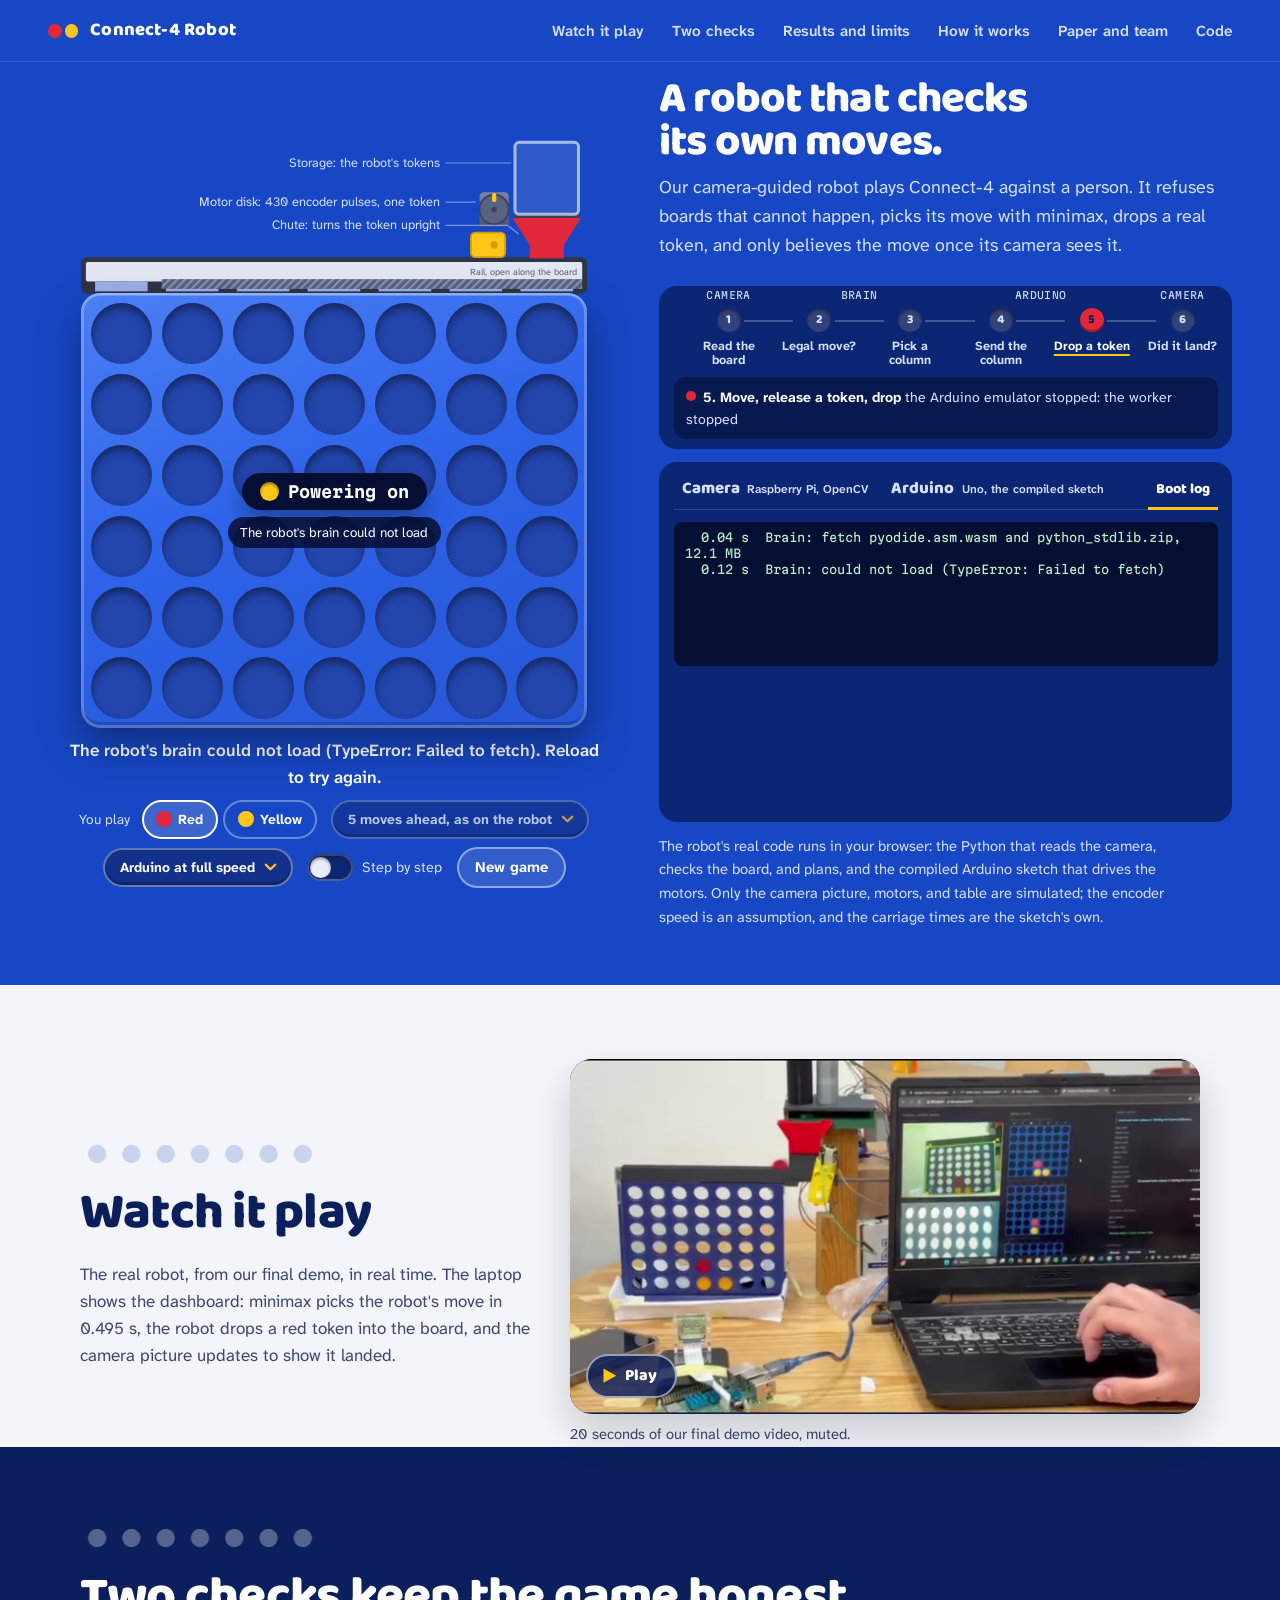
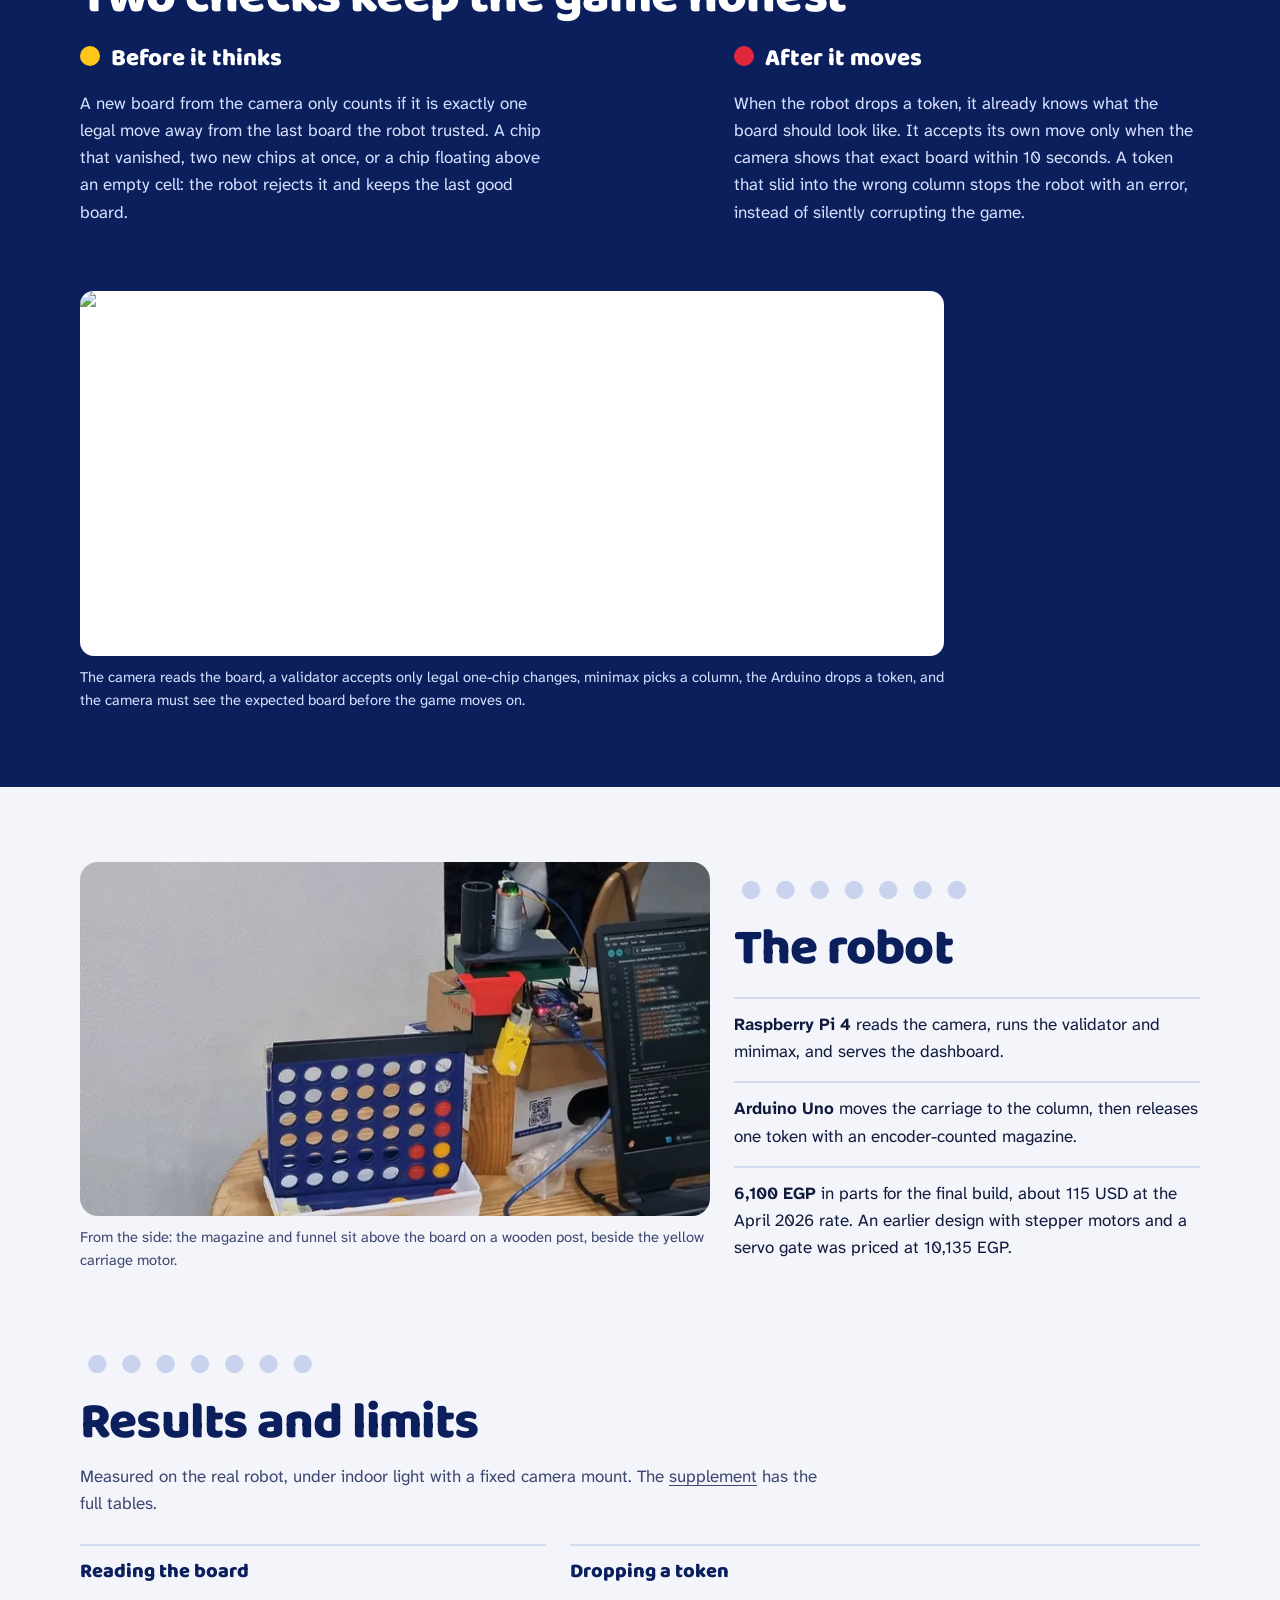
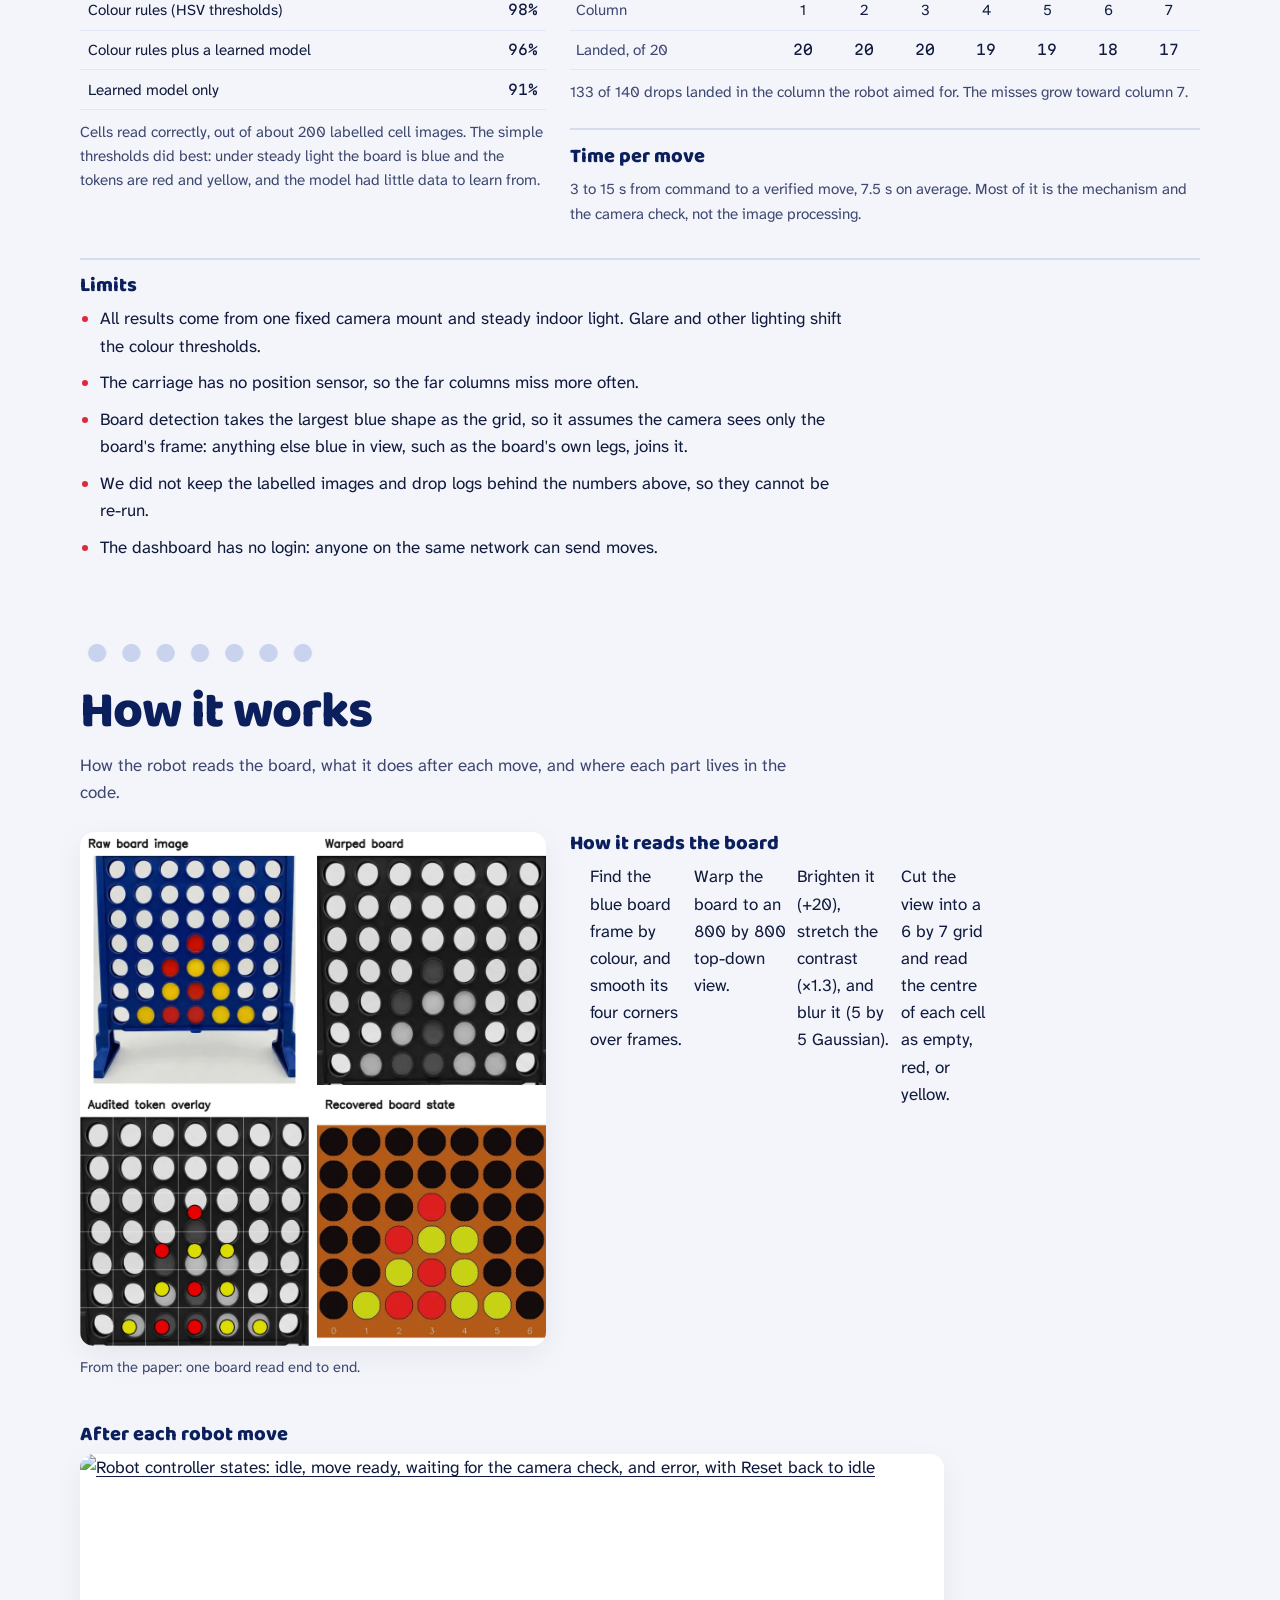
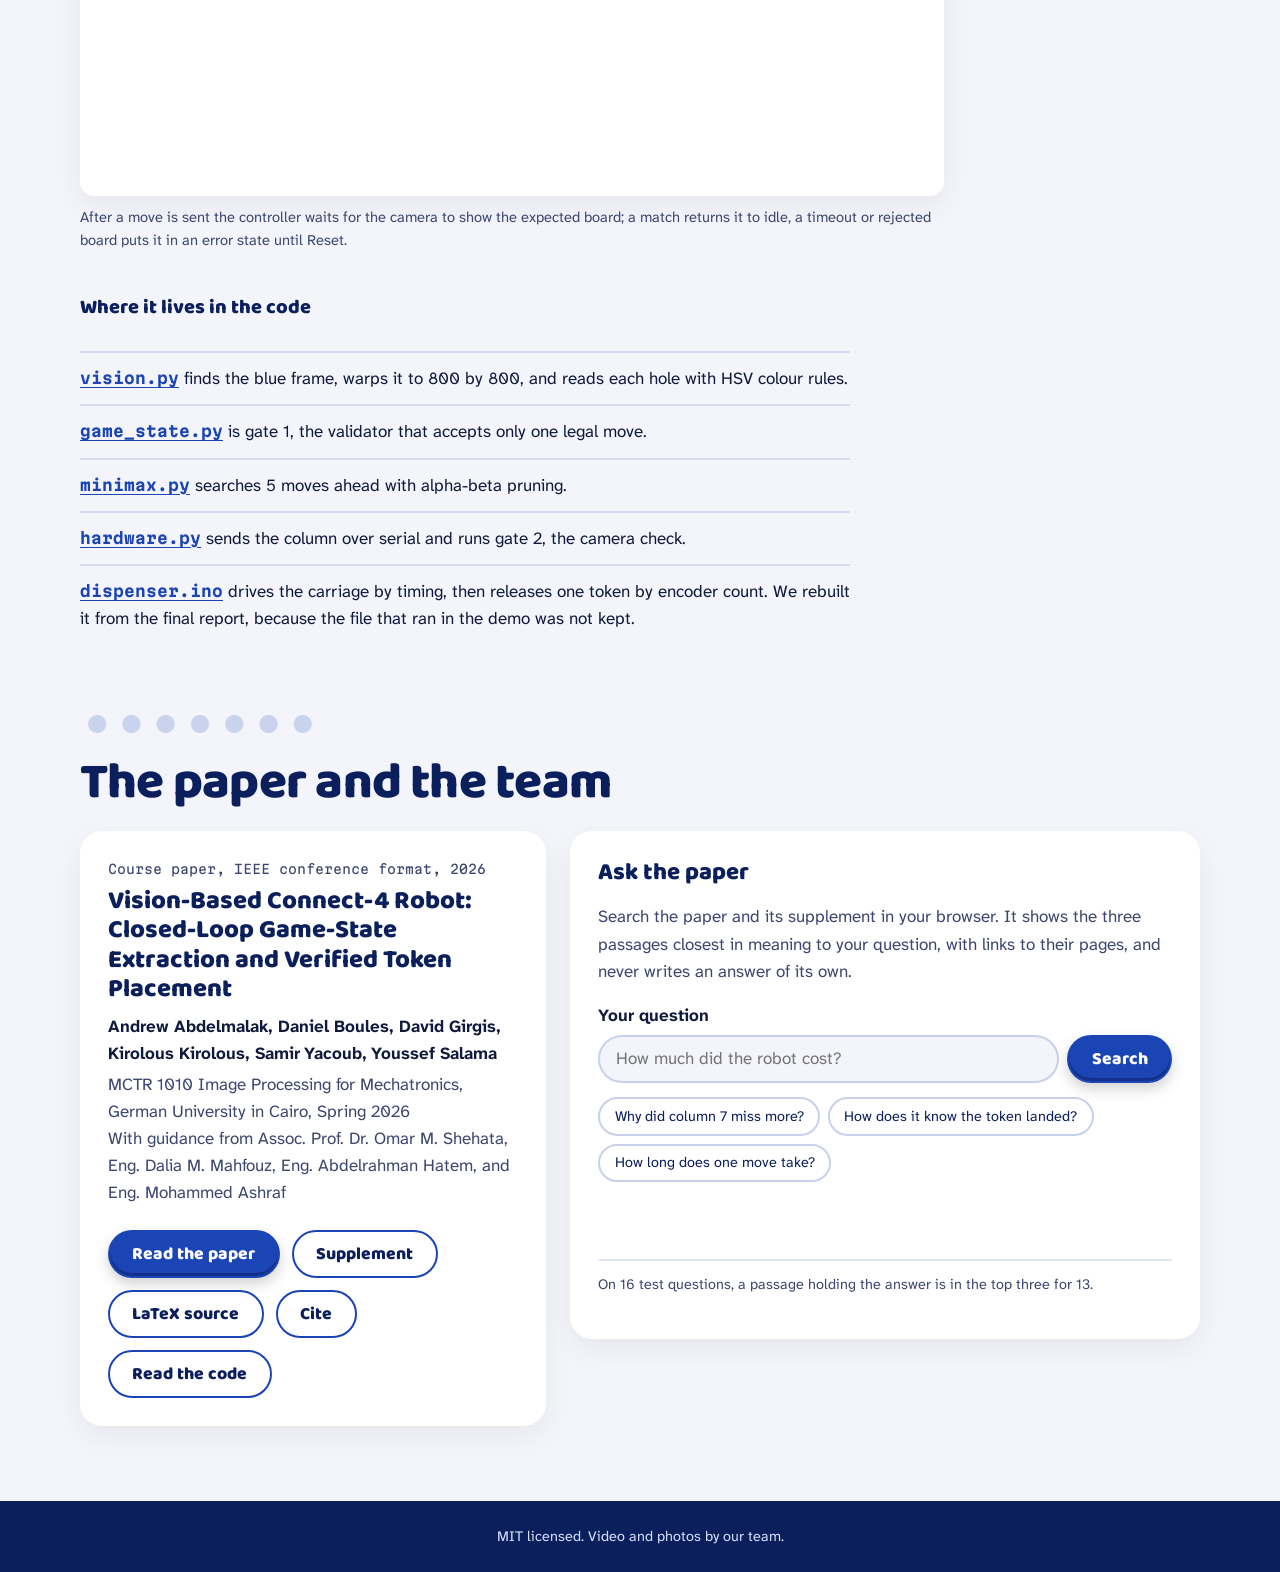
==== site/index.html @ 7fdafae2 "site: rebuild the hero around the game and a six-step bar - the game takes the left column and fits " ====
<!doctype html>
<html lang="en">
<head>
<meta charset="utf-8">
<meta name="viewport" content="width=device-width, initial-scale=1">
<title>Vision-Based Connect-4 Robot</title>
<meta name="description" content="A Raspberry Pi robot that plays Connect-4, rejects impossible boards, and checks with its camera that every token it drops really landed. Play against its real Python brain in your browser.">
<meta name="theme-color" content="#1747c4">
<link rel="icon" href="favicon.svg" type="image/svg+xml">
<link rel="apple-touch-icon" href="img/icon-180.png">
<meta property="og:type" content="website">
<meta property="og:title" content="Vision-Based Connect-4 Robot">
<meta property="og:description" content="Our Raspberry Pi robot plays Connect-4, refuses impossible boards, and checks with its camera that every token it drops really landed. Play against its real code in your browser.">
<meta property="og:url" content="https://andrew-abdelmalak.github.io/connect-4-robot/">
<meta property="og:image" content="https://andrew-abdelmalak.github.io/connect-4-robot/img/share.jpg">
<meta property="og:image:width" content="1200">
<meta property="og:image:height" content="630">
<meta property="og:image:alt" content="A robot that checks its own moves: the project title beside a frame from our final demo, the robot's red token rolling along the rail above the Connect-4 board">
<meta name="twitter:card" content="summary_large_image">
<link rel="preload" href="fonts/baloo-2.woff2" as="font" type="font/woff2" crossorigin>
<link rel="stylesheet" href="fonts/fonts.css">
<link rel="stylesheet" href="style.css">
</head>
<body id="top">
<a class="skip" href="#play">Skip to the game</a>

<header class="top">
  <span class="mark" aria-hidden="true"><i></i><i></i></span>
  <span class="top-name">Connect-4 Robot</span>
  <button type="button" class="menu-btn" id="menu-btn" aria-expanded="false" aria-controls="menu">Menu</button>
  <nav aria-label="Sections" id="menu">
    <ol>
      <li class="more"><a href="#play">Play the robot</a></li>
      <li><a href="#watch">Watch it play</a></li>
      <li><a href="#how">Two checks</a></li>
      <li class="more"><a href="#robot">The robot</a></li>
      <li><a href="#results">Results and limits</a></li>
      <li><a href="#how-it-works">How it works</a></li>
      <li><a href="#paper">Paper and team</a></li>
      <li><a href="https://github.com/andrew-abdelmalak/connect-4-robot">Code</a></li>
    </ol>
  </nav>
</header>

<main>
<section class="hero" aria-labelledby="hero-title">
  <div class="rig" id="play" role="group" aria-label="Play Connect-4 against the robot">
    <div class="hero-copy">
      <h1 id="hero-title">A robot that checks its own moves.</h1>
      <p class="lede">Our camera-guided robot plays Connect-4 against a person. It refuses boards that cannot happen, picks its move with minimax, drops a real token, and only believes the move once its camera sees it.</p>
    </div>

    <div class="rig-play">
      <p class="scores-cap" id="scores-cap" hidden>The robot's score for each column. The highlighted one is its pick.</p>
      <div class="scores" id="scores" aria-hidden="true"></div>
      <div class="dispenser" aria-hidden="true">
        <!-- The dispenser as the camera sees the board: the storage, motor disk,
             and chute over column 7, and the rail along the board with the
             carriage, a rod, inside it. At rest the rod covers every hole but
             column 1; it slides toward the storage to open the target. One
             unit is a hundredth of a board hole. -->
        <svg class="mech" id="mech" viewBox="0 0 828 250" data-phase="">
          <defs>
            <pattern id="mx-hatch" width="9" height="9" patternUnits="userSpaceOnUse" patternTransform="rotate(45)"><rect width="9" height="9" fill="#59627f"/><rect width="3.5" height="9" fill="#8b93b3"/></pattern>
            <linearGradient id="mx-steel" x1="0" x2="0" y1="0" y2="1"><stop offset="0" stop-color="#7a83a3"/><stop offset="1" stop-color="#4b5373"/></linearGradient>
            <clipPath id="mx-chan"><rect x="8" y="198" width="812" height="46"/></clipPath>
          </defs>
          <g class="part p-rail">
            <rect x="0" y="190" width="828" height="60" rx="10" fill="#2f3446"/>
            <rect x="8" y="198" width="812" height="32" rx="3" fill="#e3e7f1"/>
            <g id="mx-slots"></g>
            <text class="mx-tag" x="812" y="220" text-anchor="end">Rail, open along the board</text>
          </g>
          <g class="part p-rod" clip-path="url(#mx-chan)"><rect id="mx-rod" x="132" y="226" width="828" height="16" fill="url(#mx-hatch)"/></g>
          <rect id="mx-roll" x="0" y="226" width="828" height="1" fill="none"/>
          <g transform="translate(828 0) scale(-1 1)"><!-- the storage end, drawn once and mirrored to the right -->
          <g class="part p-rod"><rect x="134" y="150" width="56" height="40" rx="7" fill="#ffc61a" stroke="#d99a00" stroke-width="3"/><circle cx="152" cy="170" r="6" fill="#d99a00"/></g>
          <g class="part p-store">
            <rect x="128" y="84" width="48" height="56" rx="7" fill="url(#mx-steel)"/>
            <rect x="12" y="118" width="108" height="8" rx="2" fill="#3a4263"/>
            <rect x="14" y="2" width="104" height="118" rx="7" fill="rgba(255,255,255,0.1)" stroke="rgba(255,255,255,0.6)" stroke-width="5"/>
            <g id="mx-stack"></g>
            <g id="mx-disk" transform="translate(152 112)"><circle r="24" fill="#59627f" stroke="#3a4263" stroke-width="3"/><rect x="-3.5" y="-27" width="7" height="15" rx="3" fill="#ffc61a"/><circle r="4.5" fill="#3a4263"/></g>
          </g>
          <path class="part p-chute" d="M10 126 H122 L94 170 V192 H38 V170 Z" fill="#e0283a"/>
          </g>
          <g class="mx-labels">
            <path d="M704 36 H596 M646 100 H596 M716 152 L698 138 H596" fill="none"/>
            <text x="588" y="42" text-anchor="end">Storage: the robot's tokens</text>
            <text x="588" y="106" text-anchor="end">Motor disk: 430 encoder pulses, one token</text>
            <text x="588" y="144" text-anchor="end">Chute: turns the token upright</text>
          </g>
        </svg>
      </div>
      <div class="board-wrap">
        <div class="cols" id="cols" role="group" aria-label="Choose a column to drop your token"></div>
        <div class="board" id="board" aria-hidden="true" data-boot></div>
        <div class="result" id="result" hidden><p id="result-text"></p><button type="button" class="btn btn-yellow" id="again">Play again</button></div>
        <div class="power" id="power" aria-hidden="true"><p class="power-pill"><span class="lamp"></span><span id="power-pct">Powering on</span></p><p class="power-step" id="power-step">Downloading Python for the browser</p></div>
      </div>
      <p class="status" id="status" role="status" aria-live="polite">The robot is powering on. Pick a column any time: your move waits for it.</p>
      <div class="dock">
        <fieldset class="seg" id="colour">
          <legend>You play</legend>
          <label><input type="radio" name="colour" value="1" checked><span class="swatch red"></span>Red</label>
          <label><input type="radio" name="colour" value="2"><span class="swatch yellow"></span>Yellow</label>
        </fieldset>
        <label class="pick"><span class="sr-only">How far the robot looks ahead</span>
          <select id="depth">
            <option value="1">1 move ahead</option><option value="2">2 moves ahead</option><option value="3">3 moves ahead</option><option value="4">4 moves ahead</option>
            <option value="5" selected>5 moves ahead, as on the robot</option>
          </select>
        </label>
        <label class="pick"><span class="sr-only">Arduino speed</span>
          <select id="speed"><option value="0" selected>Arduino at full speed</option><option value="1">Arduino in real time</option></select>
        </label>
        <label class="toggle"><input type="checkbox" role="switch" id="step"> Step by step</label>
        <button type="button" class="btn-small btn-next" id="next" hidden>Next step</button>
        <button type="button" class="btn-small" id="reset">New game</button>
      </div>
    </div>

    <div class="rig-panel">
      <div class="stepper">
        <ol class="stages steps" aria-label="The robot's six steps for each move">
          <li class="stage" data-stage="camera" data-device="Camera" data-long="1. Read the board" data-state="idle"><span class="lamp" aria-hidden="true"></span><strong>Read the board</strong><span class="stage-msg">Waiting for a move</span></li>
          <li class="stage" data-stage="gate1" data-device="Brain" data-long="2. Gate 1: is it a legal move?" data-state="idle"><span class="lamp" aria-hidden="true"></span><strong>Legal move?</strong><span class="stage-msg">Waiting for a move</span></li>
          <li class="stage" data-stage="think" data-device="Brain" data-long="3. Minimax picks a column" data-state="idle"><span class="lamp" aria-hidden="true"></span><strong>Pick a column</strong><span class="stage-msg">Scores appear above each column</span></li>
          <li class="stage" data-stage="serial" data-device="Arduino" data-long="4. The Pi sends the column" data-state="idle"><span class="lamp" aria-hidden="true"></span><strong>Send the column</strong><span class="stage-msg">One byte at 9600 baud</span></li>
          <li class="stage" data-stage="arduino" data-device="Arduino" data-long="5. Move, release a token, drop" data-state="idle"><span class="lamp" aria-hidden="true"></span><strong>Drop a token</strong><span class="stage-msg">Waiting for a column</span></li>
          <li class="stage" data-stage="gate2" data-device="Camera" data-long="6. Gate 2: did the token land?" data-state="idle"><span class="lamp" aria-hidden="true"></span><strong>Did it land?</strong><span class="stage-msg">Checks only the robot's own moves</span></li>
        </ol>
        <p class="focus-cap" id="focus-cap" aria-hidden="true"><b></b> <span></span></p>
      </div>
      <div class="instrument">
        <div class="tabs" role="tablist" aria-label="What the robot shows">
          <button type="button" role="tab" id="tab-camera" aria-controls="panel-camera" aria-selected="false" tabindex="-1" data-tab="camera">Camera <small>Raspberry Pi, OpenCV</small></button>
          <button type="button" role="tab" id="tab-arduino" aria-controls="panel-arduino" aria-selected="false" tabindex="-1" data-tab="arduino">Arduino <small id="ard-speed">Uno, the compiled sketch</small></button>
          <button type="button" role="tab" id="tab-boot" aria-controls="panel-boot" aria-selected="true" data-tab="boot">Boot log</button>
        </div>
        <div class="panels">
          <div class="tab-panel" role="tabpanel" id="panel-camera" aria-labelledby="tab-camera" data-panel="camera" data-off>
            <div class="cam-views">
          <figure><canvas id="frame" width="640" height="480"></canvas><figcaption id="frame-cap">Camera picture, drawn by the page</figcaption></figure>
          <figure><div class="cam-img" id="cam-grid"></div><figcaption>Warped to a square</figcaption></figure>
          <figure><div class="mini" id="cam-board" role="img" aria-label="Board as read"></div><figcaption id="cam-read">Board as read</figcaption></figure>
        </div>
          </div>
          <div class="tab-panel" role="tabpanel" id="panel-arduino" aria-labelledby="tab-arduino" data-panel="arduino" data-off>
            <div class="ard-live">
          <pre class="serial" id="serial" role="log" aria-label="Serial monitor: what the Arduino prints" tabindex="0"></pre>
          <dl class="pins" id="pins">
            <div><dt>Magazine motor</dt><dd><span class="gear" id="gear"></span><span id="mag">off</span></dd></div>
            <div><dt>Encoder</dt><dd id="enc">0 pulses</dd></div>
            <div><dt>Carriage motor</dt><dd id="car">stopped at home</dd></div>
          </dl>
        </div>
            <canvas class="traces" id="traces" width="720" height="210" role="img" aria-label="Signal traces from the Arduino's motor pins"></canvas>
          </div>
          <div class="tab-panel" role="tabpanel" id="panel-boot" aria-labelledby="tab-boot" data-panel="boot">
            <pre class="serial boot-log" id="boot-log" tabindex="0"></pre>
          </div>
        </div>
      </div>
      <p class="fineprint">The robot's real code runs in your browser: the Python that reads the camera, checks the board, and plans, and the compiled Arduino sketch that drives the motors. Only the camera picture, motors, and table are simulated; the encoder speed is an assumption, and the carriage times are the sketch's own.</p>
    </div>
  </div>
</section>

<section class="watch" id="watch" aria-labelledby="watch-title">
  <div class="watch-copy">
    <h2 id="watch-title">Watch it play</h2>
    <p>The real robot, from our final demo, in real time. The laptop shows the dashboard: minimax picks the robot's move in 0.495 s, the robot drops a red token into the board, and the camera picture updates to show it landed.</p>
  </div>
  <figure class="watch-film">
    <div class="watch-frame">
      <video id="watch-video" src="media/watch-it-play.mp4" poster="media/watch-it-play-poster.webp" width="1280" height="720" muted loop playsinline preload="metadata" aria-label="20 seconds of our final demo: the robot's dashboard shows minimax choosing a move, then the robot drops a red token into the board"></video>
      <button type="button" class="watch-toggle" id="watch-toggle" data-playing="false">Play</button>
    </div>
    <figcaption>20 seconds of our final demo video, muted.</figcaption>
  </figure>
</section>

<div class="band"><section class="how" id="how" aria-labelledby="how-title">
  <h2 id="how-title">Two checks keep the game honest</h2>
  <div class="how-grid">
    <div class="how-step">
      <h3>Before it thinks</h3>
      <p>A new board from the camera only counts if it is exactly one legal move away from the last board the robot trusted. A chip that vanished, two new chips at once, or a chip floating above an empty cell: the robot rejects it and keeps the last good board.</p>
    </div>
    <div class="how-step">
      <h3>After it moves</h3>
      <p>When the robot drops a token, it already knows what the board should look like. It accepts its own move only when the camera shows that exact board within 10 seconds. A token that slid into the wrong column stops the robot with an error, instead of silently corrupting the game.</p>
    </div>
  </div>
  <figure class="loop">
    <a class="zoom" href="diagrams/closed-loop.svg" data-view><img src="diagrams/closed-loop.svg" width="1040" height="440" loading="lazy" alt="Closed loop: camera, vision pipeline, validator (gate 1), minimax, Arduino, dispenser, board, and back to the camera, with the post-drop check (gate 2) before the game moves on"></a>
    <figcaption>The camera reads the board, a validator accepts only legal one-chip changes, minimax picks a column, the Arduino drops a token, and the camera must see the expected board before the game moves on.</figcaption>
  </figure>
</section></div>

<section class="build" id="robot" aria-labelledby="build-title">
  <figure class="photo">
    <a class="zoom" href="img/dispenser-side.webp" data-view><img src="img/dispenser-side.webp" width="640" height="360" loading="lazy" alt="The finished robot from the side: the Connect-4 board, the token magazine and red funnel on a wooden post above it, the yellow carriage motor, and the dashboard on a laptop"></a>
    <figcaption>From the side: the magazine and funnel sit above the board on a wooden post, beside the yellow carriage motor.</figcaption>
  </figure>
  <div class="build-copy">
  <h2 id="build-title">The robot</h2>
  <ul class="facts">
    <li><strong>Raspberry Pi 4</strong> reads the camera, runs the validator and minimax, and serves the dashboard.</li>
    <li><strong>Arduino Uno</strong> moves the carriage to the column, then releases one token with an encoder-counted magazine.</li>
    <li><strong>6,100 EGP</strong> in parts for the final build, about 115 USD at the April 2026 rate. An earlier design with stepper motors and a servo gate was priced at 10,135 EGP.</li>
  </ul>
  </div>
</section>

<section class="results" id="results" aria-labelledby="results-title">
  <h2 id="results-title">Results and limits</h2>
  <p class="section-lede">Measured on the real robot, under indoor light with a fixed camera mount. The <a href="pdfjs/web/viewer.html?file=../../docs/Vision-Based-Connect-4-Robot-Supplement.pdf">supplement</a> has the full tables.</p>
  <div class="results-grid">
    <div class="stat reading">
      <h3>Reading the board</h3>
      <table class="numbers">
        <tbody>
          <tr><th scope="row">Colour rules (HSV thresholds)</th><td>98%</td></tr>
          <tr><th scope="row">Colour rules plus a learned model</th><td>96%</td></tr>
          <tr><th scope="row">Learned model only</th><td>91%</td></tr>
        </tbody>
      </table>
      <p>Cells read correctly, out of about 200 labelled cell images. The simple thresholds did best: under steady light the board is blue and the tokens are red and yellow, and the model had little data to learn from.</p>
    </div>
    <div class="stat drops">
      <h3>Dropping a token</h3>
      <div class="numbers-scroll">
        <table class="numbers by-column">
          <thead><tr><th scope="col">Column</th><th scope="col">1</th><th scope="col">2</th><th scope="col">3</th><th scope="col">4</th><th scope="col">5</th><th scope="col">6</th><th scope="col">7</th></tr></thead>
          <tbody><tr><th scope="row">Landed, of 20</th><td>20</td><td>20</td><td>20</td><td>19</td><td>19</td><td>18</td><td>17</td></tr></tbody>
        </table>
      </div>
      <p>133 of 140 drops landed in the column the robot aimed for. The misses grow toward column 7.</p>
    </div>
    <div class="stat time">
      <h3>Time per move</h3>
      <p>3 to 15 s from command to a verified move, 7.5 s on average. Most of it is the mechanism and the camera check, not the image processing.</p>
    </div>
  </div>
  <div class="limits">
    <h3>Limits</h3>
    <ul>
    <li>All results come from one fixed camera mount and steady indoor light. Glare and other lighting shift the colour thresholds.</li>
    <li>The carriage has no position sensor, so the far columns miss more often.</li>
    <li>Board detection takes the largest blue shape as the grid, so it assumes the camera sees only the board's frame: anything else blue in view, such as the board's own legs, joins it.</li>
    <li>We did not keep the labelled images and drop logs behind the numbers above, so they cannot be re-run.</li>
    <li>The dashboard has no login: anyone on the same network can send moves.</li>
  </ul>
  </div>
</section>

<section class="engineers" id="how-it-works" aria-labelledby="eng-title">
  <h2 id="eng-title">How it works</h2>
  <p class="section-lede">How the robot reads the board, what it does after each move, and where each part lives in the code.</p>
  <div class="reads">
    <figure class="reads-fig">
      <a class="zoom" href="img/vision-pipeline.webp" data-view><img src="img/vision-pipeline.webp" width="1058" height="1166" loading="lazy" alt="Four panels from the paper: the raw photo of the board with red and yellow tokens, the board warped to a top-down greyscale view, the same view with the read tokens marked, and the recovered 6 by 7 board state"></a>
      <figcaption>From the paper: one board read end to end.</figcaption>
    </figure>
    <div class="reads-copy">
      <h3>How it reads the board</h3>
      <ol class="steps">
        <li>Find the blue board frame by colour, and smooth its four corners over frames.</li>
        <li>Warp the board to an 800 by 800 top-down view.</li>
        <li>Brighten it (+20), stretch the contrast (×1.3), and blur it (5 by 5 Gaussian).</li>
        <li>Cut the view into a 6 by 7 grid and read the centre of each cell as empty, red, or yellow.</li>
      </ol>
    </div>
  </div>
  <div class="after-move">
    <h3>After each robot move</h3>
    <figure class="states">
      <a class="zoom" href="diagrams/robot-states.svg" data-view><img src="diagrams/robot-states.svg" width="960" height="380" loading="lazy" alt="Robot controller states: idle, move ready, waiting for the camera check, and error, with Reset back to idle"></a>
      <figcaption>After a move is sent the controller waits for the camera to show the expected board; a match returns it to idle, a timeout or rejected board puts it in an error state until Reset.</figcaption>
    </figure>
  </div>
  <div class="code">
    <h3>Where it lives in the code</h3>
    <ul class="code-map">
    <li><a href="https://github.com/andrew-abdelmalak/connect-4-robot/blob/main/src/connect4_robot/vision.py"><code>vision.py</code></a> finds the blue frame, warps it to 800 by 800, and reads each hole with HSV colour rules.</li>
    <li><a href="https://github.com/andrew-abdelmalak/connect-4-robot/blob/main/src/connect4_robot/game_state.py"><code>game_state.py</code></a> is gate 1, the validator that accepts only one legal move.</li>
    <li><a href="https://github.com/andrew-abdelmalak/connect-4-robot/blob/main/src/connect4_robot/minimax.py"><code>minimax.py</code></a> searches 5 moves ahead with alpha-beta pruning.</li>
    <li><a href="https://github.com/andrew-abdelmalak/connect-4-robot/blob/main/src/connect4_robot/hardware.py"><code>hardware.py</code></a> sends the column over serial and runs gate 2, the camera check.</li>
    <li><a href="https://github.com/andrew-abdelmalak/connect-4-robot/blob/main/arduino/dispenser/dispenser.ino"><code>dispenser.ino</code></a> drives the carriage by timing, then releases one token by encoder count. We rebuilt it from the final report, because the file that ran in the demo was not kept.</li>
  </ul>
  </div>
</section>

<section class="paper-team" id="paper" aria-labelledby="paper-team-title">
  <h2 id="paper-team-title">The paper and the team</h2>
  <div class="pt-grid">
    <article class="paper-card" aria-labelledby="paper-title">
    <p class="paper-kind">Course paper, IEEE conference format, 2026</p>
    <h3 id="paper-title">Vision-Based Connect-4 Robot: Closed-Loop Game-State Extraction and Verified Token Placement</h3>
    <p class="paper-authors">Andrew Abdelmalak, Daniel Boules, David Girgis, Kirolous Kirolous, Samir Yacoub, Youssef Salama</p>
    <p class="paper-venue">MCTR 1010 Image Processing for Mechatronics, German University in Cairo, Spring 2026</p>
    <p class="paper-venue">With guidance from Assoc. Prof. Dr. Omar M. Shehata, Eng. Dalia M. Mahfouz, Eng. Abdelrahman Hatem, and Eng. Mohammed Ashraf</p>
    <div class="links">
      <a class="btn btn-blue" href="pdfjs/web/viewer.html?file=../../docs/Vision-Based-Connect-4-Robot.pdf">Read the paper</a>
      <a class="btn btn-ghost-dark" href="pdfjs/web/viewer.html?file=../../docs/Vision-Based-Connect-4-Robot-Supplement.pdf">Supplement</a>
      <a class="btn btn-ghost-dark" href="https://github.com/andrew-abdelmalak/connect-4-robot/tree/main/paper">LaTeX source</a>
      <a class="btn btn-ghost-dark" href="https://github.com/andrew-abdelmalak/connect-4-robot/blob/main/CITATION.cff">Cite</a>
      <a class="btn btn-ghost-dark" href="https://github.com/andrew-abdelmalak/connect-4-robot">Read the code</a>
    </div>
  </article>
    <div class="ask" aria-labelledby="ask-title">
      <h3 id="ask-title">Ask the paper</h3>
      <p class="ask-note">Search the paper and its supplement in your browser. It shows the three passages closest in meaning to your question, with links to their pages, and never writes an answer of its own.</p>
      <form class="ask-form" id="ask-form" role="search">
        <label for="ask-input">Your question</label>
        <div class="ask-row">
          <input id="ask-input" type="search" placeholder="How much did the robot cost?" autocomplete="off" enterkeyhint="search" maxlength="200" required>
          <button type="submit" class="btn btn-blue">Search</button>
        </div>
      </form>
      <div class="ask-try">
        <button type="button" data-ask>Why did column 7 miss more?</button>
        <button type="button" data-ask>How does it know the token landed?</button>
        <button type="button" data-ask>How long does one move take?</button>
      </div>
      <p class="ask-status" id="ask-status" role="status"></p>
      <ol class="ask-results" id="ask-results"></ol>
      <p class="ask-quality">On 16 test questions, a passage holding the answer is in the top three for 13.</p>
    </div>
  </div>
</section>
</main>

<footer class="foot">
  <p>MIT licensed. Video and photos by our team.</p>
</footer>

<dialog class="viewer" id="viewer" aria-label="Image viewer">
  <figure id="viewer-fig"><figcaption id="viewer-cap"></figcaption></figure>
  <form method="dialog"><button class="btn btn-yellow">Close</button></form>
</dialog>
<a class="to-top" id="to-top" href="#top" aria-label="Back to top" hidden><svg viewBox="0 0 24 24" aria-hidden="true"><path d="M12 19V5M6 11l6-6 6 6"/></svg></a>
<script src="page.js" type="module"></script>
<script src="game.js" type="module"></script>
<script src="ask.js" type="module"></script>
</body>
</html>
---- site/fonts/fonts.css ----
/* Latin subsets of three variable fonts from Google Fonts, all under the SIL Open Font License 1.1 (OFL.txt). */
@font-face { font-family: "Atkinson Hyperlegible Next"; font-style: normal; font-weight: 200 800; font-display: swap; src: url("atkinson-hyperlegible-next.woff2") format("woff2"); }
@font-face { font-family: "Baloo 2"; font-style: normal; font-weight: 400 800; font-display: swap; src: url("baloo-2.woff2") format("woff2"); }
@font-face { font-family: "Martian Mono"; font-style: normal; font-weight: 100 800; font-display: swap; src: url("martian-mono.woff2") format("woff2"); }
---- site/style.css ----
:root {
  --blue: #1b45b4;
  --blue-deep: #12318a;
  --blue-ink: #0b1f5c;
  --red: #e0283a;
  --red-deep: #a8162a;
  --yellow: #ffc61a;
  --yellow-deep: #d99a00;
  --table: #f3f5fb;
  --paper: #ffffff;
  --ink: #101a3d;
  --ink-soft: #3d4770;
  --on-blue: #ffffff;
  --on-blue-soft: #d6e0ff;
  --hole: #e8edfa;
  --field: #1747c4;
  --cell: clamp(2.4rem, 6.2vw, 4.1rem);
  --gap: calc(var(--cell) * 0.16);
  --display: "Baloo 2", "Trebuchet MS", system-ui, sans-serif;
  --body: "Atkinson Hyperlegible Next", "Segoe UI", system-ui, sans-serif;
  --mono: "Martian Mono", ui-monospace, SFMono-Regular, Menlo, Consolas, monospace;
  --ease: cubic-bezier(0.16, 1, 0.3, 1);
  color-scheme: light;
}

*, *::before, *::after { box-sizing: border-box; }
html { scroll-behavior: smooth; }
@media (prefers-reduced-motion: reduce) { html { scroll-behavior: auto; } }
body {
  margin: 0;
  font-family: var(--body);
  font-size: 1.0625rem;
  line-height: 1.6;
  color: var(--ink);
  background: var(--table);
}
::selection { background: var(--yellow); color: var(--blue-ink); }
img { max-width: 100%; height: auto; display: block; }
a { color: inherit; text-underline-offset: 0.2em; }
:focus-visible { outline: 3px solid var(--yellow); outline-offset: 3px; border-radius: 6px; }

.skip { position: absolute; left: -999px; top: 0; background: var(--yellow); color: var(--blue-ink); padding: 0.6rem 1rem; z-index: 10; font-weight: 700; }
.skip:focus { left: 1rem; top: 1rem; }
.sr-only { position: absolute; width: 1px; height: 1px; overflow: hidden; clip-path: inset(50%); white-space: nowrap; }

/* top bar sits on the blue field */
.top {
  display: flex; align-items: center; gap: 0.75rem;
  padding: 1rem clamp(1rem, 4vw, 3rem);
  background: var(--field); color: var(--on-blue);
  border-bottom: 1px solid rgba(255,255,255,0.12);
}
.mark { display: inline-flex; gap: 3px; }
.mark i { width: 0.85rem; height: 0.85rem; border-radius: 50%; background: var(--red); display: block; }
.mark i + i { background: var(--yellow); }
.top-name { font-family: var(--display); font-weight: 800; font-size: 1.15rem; letter-spacing: 0.01em; }
.top { position: relative; z-index: 8; }
.top nav { margin-left: auto; font-weight: 600; font-size: 0.95rem; }
.top nav ol { list-style: none; margin: 0; padding: 0; display: flex; gap: clamp(0.75rem, 2.4vw, 1.75rem); }
.top nav li.more { display: none; }
.top nav a { text-decoration: none; color: var(--on-blue-soft); }
.top nav a:hover { color: var(--on-blue); text-decoration: underline; }
.menu-btn {
  display: none; margin-left: auto; min-height: 2.6rem; padding: 0 1.1rem; border-radius: 999px; cursor: pointer;
  font: inherit; font-weight: 800; font-family: var(--display); color: var(--on-blue);
  background: rgba(255, 255, 255, 0.12); border: 2px solid rgba(255, 255, 255, 0.5);
}
.menu-btn:hover { background: rgba(255, 255, 255, 0.2); }
/* Back to top: a yellow token with an arrow, on long scrolls. */
.to-top {
  position: fixed; z-index: 9; right: max(1rem, env(safe-area-inset-right)); bottom: calc(1rem + env(safe-area-inset-bottom, 0px));
  width: 3rem; height: 3rem; border-radius: 50%; display: grid; place-items: center;
  background: radial-gradient(circle at 35% 30%, #ffe27a, var(--yellow) 55%, var(--yellow-deep)); color: var(--blue-ink);
  box-shadow: 0 6px 14px rgba(0, 0, 0, 0.28), inset 0 -3px 0 var(--yellow-deep);
}
.to-top svg { width: 1.3rem; height: 1.3rem; fill: none; stroke: currentColor; stroke-width: 2.8; stroke-linecap: round; stroke-linejoin: round; }
.to-top[hidden] { display: none; }

/* hero: the whole region is board blue */
.hero {
  background: var(--field); color: var(--on-blue);
  padding: 1rem clamp(1rem, 4vw, 3rem) clamp(2rem, 5vw, 3.5rem);
}
.hero-copy { grid-area: copy; }
.hero h1 {
  font-family: var(--display); font-weight: 800;
  font-size: clamp(2.2rem, 3.4vw, 3.1rem); line-height: 0.98;
  letter-spacing: -0.02em; margin: 0 0 0.6rem; text-wrap: balance;
}
.lede { font-size: clamp(1.05rem, 1.4vw, 1.15rem); color: var(--on-blue-soft); max-width: 36rem; margin: 0 0 0.75rem; }
.btn {
  display: inline-flex; align-items: center; justify-content: center;
  min-height: 3rem; padding: 0 1.4rem; border-radius: 999px;
  font-family: var(--display); font-weight: 800; font-size: 1.1rem;
  text-decoration: none; border: 2px solid transparent; cursor: pointer;
  transition: transform 160ms var(--ease), background-color 160ms var(--ease);
}
.btn:active { transform: translateY(2px); }
.btn-yellow { background: var(--yellow); color: var(--blue-ink); box-shadow: 0 6px 14px rgba(0, 0, 0, 0.28), inset 0 -3px 0 var(--yellow-deep); }
.btn-yellow:hover { background: #ffd34d; }
.btn-blue { background: var(--blue); color: var(--on-blue); box-shadow: 0 6px 14px rgba(0, 0, 0, 0.18), inset 0 -3px 0 var(--blue-deep); }
.btn-ghost-dark { color: var(--blue-ink); border-color: var(--blue); }
.fineprint { margin: 0; font-size: 0.92rem; color: var(--on-blue-soft); max-width: 34rem; }

/* the rig: the game on the left, what the robot is doing on the right */
.rig {
  max-width: 82rem; margin: 0 auto;
  display: grid; grid-template-columns: minmax(0, 1fr) minmax(0, 1fr); grid-template-rows: auto 1fr;
  grid-template-areas: "play copy" "play panel"; gap: 0.9rem clamp(1.25rem, 3vw, 2.5rem); align-items: start;
}
.rig-play { --rig-gap: 0.55rem; grid-area: play; position: relative; display: grid; gap: var(--rig-gap); justify-items: center; }
.rig-panel { grid-area: panel; display: grid; gap: 0.8rem; min-width: 0; }
/* settings and controls in one row under the board */
.dock { display: flex; flex-wrap: wrap; gap: 0.5rem 0.9rem; align-items: center; justify-content: center; font-size: 0.86rem; color: var(--on-blue-soft); }
.seg { border: 0; margin: 0; padding: 0; display: inline-flex; align-items: center; gap: 0.35rem; }
.seg legend { float: left; margin-right: 0.35rem; padding: 0; }
.seg label { display: inline-flex; align-items: center; gap: 0.35rem; min-height: 2.4rem; padding: 0 0.8rem; border-radius: 999px; border: 2px solid rgba(255,255,255,0.35); cursor: pointer; font-weight: 700; color: var(--on-blue); }
.seg label:has(:checked) { background: rgba(255,255,255,0.16); border-color: var(--on-blue); }
.seg input { position: absolute; opacity: 0; pointer-events: none; }
.seg label:has(:focus-visible) { outline: 3px solid var(--yellow); outline-offset: 2px; }
.swatch { width: 1rem; height: 1rem; border-radius: 50%; }
.swatch.red { background: var(--red); }
.swatch.yellow { background: var(--yellow); }
.pick { display: inline-flex; align-items: center; gap: 0.45rem; }
.pick select {
  appearance: none; font: inherit; font-weight: 700; min-height: 2.4rem; padding: 0 2.2rem 0 0.95rem; cursor: pointer;
  border-radius: 999px; border: 2px solid rgba(255,255,255,0.35); color: var(--on-blue);
  background-color: var(--blue-deep);
  /* a chunky rounded chevron, drawn like the board's own round shapes */
  background-image: url("data:image/svg+xml,%3Csvg xmlns='http://www.w3.org/2000/svg' viewBox='0 0 14 9'%3E%3Cpath d='M2 2l5 5 5-5' fill='none' stroke='%23ffc61a' stroke-width='2.6' stroke-linecap='round' stroke-linejoin='round'/%3E%3C/svg%3E");
  background-repeat: no-repeat; background-position: right 0.85rem center; background-size: 0.8rem auto;
  box-shadow: inset 0 -3px 0 rgba(0, 0, 0, 0.25);
  transition: border-color 160ms var(--ease), background-color 160ms var(--ease);
}
.pick select:hover { border-color: rgba(255,255,255,0.7); background-color: #163a9e; }
.pick select:focus-visible { outline: 3px solid var(--yellow); outline-offset: 2px; }
.pick select option { background: var(--blue-ink); color: var(--on-blue); }
/* Where the browser lets the open list be styled (customizable select), it
   matches the closed pill: a deep-blue rounded panel, pill rows, and the chosen
   row in yellow like the robot's pick above the board. Elsewhere the list is
   the browser's own. */
@supports (appearance: base-select) {
  .pick select, .pick select::picker(select) { appearance: base-select; }
  .pick select { background-image: none; padding-right: 0.95rem; gap: 0.6rem; align-items: center; }
  .pick select::picker-icon {
    content: ""; width: 0.8rem; height: 0.55rem; align-self: center; transition: rotate 160ms var(--ease);
    background: url("data:image/svg+xml,%3Csvg xmlns='http://www.w3.org/2000/svg' viewBox='0 0 14 9'%3E%3Cpath d='M2 2l5 5 5-5' fill='none' stroke='%23ffc61a' stroke-width='2.6' stroke-linecap='round' stroke-linejoin='round'/%3E%3C/svg%3E") no-repeat center / contain;
  }
  .pick select:open::picker-icon { rotate: 180deg; }
  .pick select::picker(select) {
    margin-top: 0.4rem; padding: 0.35rem; border: 2px solid rgba(255,255,255,0.35); border-radius: 1.2rem;
    background: var(--blue-deep); color: var(--on-blue); box-shadow: 0 14px 30px rgba(0, 0, 0, 0.4), inset 0 -3px 0 rgba(0, 0, 0, 0.25);
    transition: opacity 160ms var(--ease), translate 160ms var(--ease), overlay 160ms allow-discrete, display 160ms allow-discrete;
  }
  .pick select:not(:open)::picker(select) { opacity: 0; translate: 0 -0.3rem; }
  @starting-style { .pick select:open::picker(select) { opacity: 0; translate: 0 -0.3rem; } }
  .pick select option { padding: 0.55rem 0.95rem; border-radius: 999px; font-weight: 700; background: transparent; cursor: pointer; }
  .pick select option:hover, .pick select option:focus-visible { background: rgba(255, 255, 255, 0.12); outline: none; }
  .pick select option:checked { background: var(--yellow); color: var(--blue-ink); }
  .pick select option::checkmark { display: none; }
}
.seg label:hover { border-color: rgba(255,255,255,0.7); }

.board-wrap { position: relative; }
/* The dispenser, drawn on the board's own grid as the camera sees it: the
   storage, motor disk, and chute over column 7, and the rail along the board
   with the carriage, a rod, inside it. At rest the rod covers every hole but
   column 1; it slides toward the storage to open the target, and the released
   token rolls to the first open hole. The parts at work stay bright while the
   others step back. */
.dispenser { display: grid; justify-items: center; gap: 0.35rem; margin-bottom: calc(-1 * var(--rig-gap)); } /* the rail sits on the board */
.mech { display: block; width: calc(var(--cell) * 7 + var(--gap) * 8); height: auto; overflow: visible; }
.mech .part { transition: opacity 0.25s var(--ease); }
.mech[data-phase="cover"] .part:not(.p-rod),
.mech[data-phase="hold"] .part:not(.p-rod),
.mech[data-phase="release"] .part:not(.p-store),
.mech[data-phase="roll"] .part:not(.p-rail):not(.p-chute),
.mech[data-phase="back"] .part:not(.p-rod) { opacity: 0.5; }
.mech .flat { fill: var(--token, var(--yellow)); stroke: rgba(0, 0, 0, 0.3); stroke-width: 2; }
.mx-labels { font-family: var(--body); font-size: 21px; fill: var(--on-blue-soft); }
.mx-labels path { stroke: rgba(214, 224, 255, 0.5); stroke-width: 2; }
.mx-tag { font-family: var(--body); font-size: 15px; fill: #59627f; }
@media (max-width: 880px) { .mx-labels, .mx-tag { display: none; } }

.scores-cap[hidden] { display: block; visibility: hidden; } /* keeps the board still when the scores appear */
.scores-cap { margin: 0; font-size: 0.8rem; color: var(--on-blue-soft); text-align: center; }
.scores { display: grid; grid-template-columns: repeat(7, var(--cell)); gap: var(--gap); padding: 0 var(--gap); min-height: 1.5rem; }
.scores span { text-align: center; font-family: var(--mono); font-size: clamp(0.6rem, 1.6vw, 0.75rem); line-height: 1.5rem; border-radius: 999px; color: var(--on-blue-soft); background: rgba(11, 38, 114, 0.6); }
.scores span:empty { background: transparent; }
.scores .best { background: var(--yellow); color: var(--blue-ink); font-weight: 700; }

.cols { position: absolute; inset: 0; display: grid; grid-template-columns: repeat(7, 1fr); padding: 0 var(--gap); z-index: 3; }
.col-btn { appearance: none; border: 0; background: transparent; cursor: pointer; padding: 0; border-radius: 999px; }
.col-btn:hover:not(:disabled), .col-btn:focus-visible { background: rgba(255, 198, 26, 0.18); }
.col-btn:disabled { cursor: not-allowed; }

.board {
  display: grid; grid-template-columns: repeat(7, var(--cell)); grid-template-rows: repeat(6, var(--cell));
  gap: var(--gap); padding: var(--gap);
  background: linear-gradient(160deg, #4a7ff5, #2e64ea 45%, #2556d6);
  outline: 3px solid rgba(255, 255, 255, 0.22); outline-offset: -3px;
  border-radius: calc(var(--cell) * 0.32);
  box-shadow: 0 18px 40px rgba(0, 0, 0, 0.35), inset 0 2px 0 rgba(255,255,255,0.25), inset 0 -6px 0 rgba(0,0,0,0.18);
  position: relative;
}
.cell { position: relative; border-radius: 50%; background: var(--hole); box-shadow: inset 0 5px 8px rgba(0,0,0,0.45); }
.token { position: absolute; inset: 7%; border-radius: 50%; }
.token.red, .falling.red { background: radial-gradient(circle at 35% 30%, #ff7483, var(--red) 55%, var(--red-deep)); }
.token.yellow, .falling.yellow { background: radial-gradient(circle at 35% 30%, #ffe27a, var(--yellow) 55%, var(--yellow-deep)); }
.falling { position: absolute; z-index: 4; border-radius: 50%; pointer-events: none; }
.cell.win .token { box-shadow: 0 0 0 4px var(--on-blue), 0 0 0 7px var(--yellow); animation: pulse 900ms ease-in-out 3; }
@keyframes pulse { 50% { transform: scale(0.9); } }
.result {
  position: absolute; inset: 0; z-index: 5; display: grid; place-content: center; justify-items: center; gap: 1rem;
  background: rgba(11, 31, 92, 0.72); border-radius: calc(var(--cell) * 0.32); text-align: center; padding: 1rem;
}
.result[hidden] { display: none; }
.result p { margin: 0; font-family: var(--display); font-weight: 800; font-size: clamp(1.6rem, 4vw, 2.6rem); line-height: 1.05; max-width: 16ch; }
.confetti { position: absolute; z-index: 6; width: 0.9rem; height: 0.9rem; border-radius: 50%; pointer-events: none; }

.status { min-height: 2.7em; margin: 0; display: grid; place-items: center; text-align: center; max-width: 34rem; font-weight: 600; }
.btn-small {
  appearance: none; font: inherit; font-weight: 700; font-size: 0.92rem;
  min-height: 2.6rem; padding: 0 1rem; border-radius: 999px; cursor: pointer;
  color: var(--on-blue); background: rgba(255,255,255,0.12); border: 2px solid rgba(255,255,255,0.45);
}
.btn-small:hover { background: rgba(255,255,255,0.2); }
.btn-next { background: var(--yellow); border-color: var(--yellow); color: var(--blue-ink); }
.btn-next:hover { background: #ffd34d !important; }
.toggle { display: inline-flex; gap: 0.55rem; align-items: center; min-height: 2.4rem; font-size: 0.9rem; color: var(--on-blue-soft); cursor: pointer; }
/* A switch in the board's own parts: a recessed slot, an empty hole that slides into a yellow token. */
.toggle input {
  appearance: none; margin: 0; flex: none; position: relative; cursor: pointer;
  width: 2.9rem; height: 1.7rem; border-radius: 999px;
  background: rgba(5, 15, 51, 0.55); box-shadow: inset 0 2px 4px rgba(0, 0, 0, 0.45), inset 0 0 0 2px rgba(255, 255, 255, 0.28);
  transition: background-color 220ms var(--ease), box-shadow 220ms var(--ease);
}
.toggle input::before {
  content: ""; position: absolute; top: 0.2rem; left: 0.2rem; width: 1.3rem; height: 1.3rem; border-radius: 999px;
  background: var(--hole); box-shadow: inset 0 2px 3px rgba(0, 0, 0, 0.35);
  transform-origin: left center;
  transition: transform 240ms var(--ease), background 220ms var(--ease);
}
.toggle input:checked { background: var(--blue-ink); box-shadow: inset 0 2px 4px rgba(0, 0, 0, 0.35), inset 0 0 0 2px var(--yellow); }
.toggle input:checked::before {
  transform: translateX(1.2rem);
  background: radial-gradient(circle at 35% 30%, #ffe27a, var(--yellow) 55%, var(--yellow-deep));
  box-shadow: inset 0 -2px 0 var(--yellow-deep);
}
/* Pressed, the knob squashes toward its travel, as on iOS. */
.toggle input:active::before { transform: scaleX(1.22); }
.toggle input:checked::before { transform-origin: right center; }
.toggle input:checked:active::before { transform: translateX(1.2rem) scaleX(1.22); }
.toggle input:focus-visible { outline: 3px solid var(--yellow); outline-offset: 3px; }
.toggle:hover input:not(:checked) { box-shadow: inset 0 2px 4px rgba(0, 0, 0, 0.45), inset 0 0 0 2px rgba(255, 255, 255, 0.5); }
.toggle:has(:checked) { color: var(--on-blue); }

/* the six steps of each move, grouped by the part that does them; the step
   in focus speaks in the caption under them */
.stepper { background: #0b2672; border-radius: 18px; padding: 1.4rem 0.6rem 0.6rem; }
.steps { counter-reset: step; list-style: none; margin: 0; padding: 0; display: grid; grid-template-columns: repeat(6, minmax(0, 1fr)); }
.stage { display: flex; flex-direction: column; align-items: center; gap: 0.4rem; position: relative; text-align: center; }
.stage::before {
  content: attr(data-device); position: absolute; top: -1.2rem; left: 50%; translate: -50% 0; white-space: nowrap;
  font: 0.62rem var(--mono); text-transform: uppercase; letter-spacing: 0.04em; color: var(--on-blue-soft);
}
/* a part's label sits centred over all of its steps */
.stage[data-device="Brain"]:has(+ [data-device="Brain"])::before,
.stage[data-device="Arduino"]:has(+ [data-device="Arduino"])::before { left: 100%; }
.stage[data-device="Brain"] + [data-device="Brain"]::before,
.stage[data-device="Arduino"] + [data-device="Arduino"]::before { content: none; }
.stage:not(:last-child)::after {
  content: ""; position: absolute; top: 0.75rem; left: calc(50% + 0.95rem); right: calc(-50% + 0.95rem); height: 2px;
  background: rgba(214, 224, 255, 0.25);
}
.stage[data-state="pass"]::after { background: var(--yellow); }
.stage strong { font-size: 0.78rem; line-height: 1.15; max-width: 7.5em; color: var(--on-blue-soft); }
.stage[data-focus] strong { color: var(--on-blue); text-decoration: underline 2px var(--yellow); text-underline-offset: 4px; }
.stage[data-state="busy"] strong { color: var(--yellow); }
.stage-msg { position: absolute; width: 1px; height: 1px; overflow: hidden; clip-path: inset(50%); white-space: nowrap; } /* read out, shown in the caption */
.stage-msg code, .focus-cap code { font-family: var(--mono); font-size: 0.76rem; }
.steps .lamp { width: 1.5rem; height: 1.5rem; margin: 0; display: grid; place-items: center; }
.steps .lamp::before { counter-increment: step; content: counter(step); font: 800 0.78rem var(--display); color: var(--on-blue-soft); }
.stage[data-state="pass"] .lamp::before, .stage[data-state="fail"] .lamp::before { color: var(--blue-ink); }
.focus-cap { margin: 0.6rem 0.3rem 0; padding: 0.55rem 0.8rem; min-height: 3.1em; border-radius: 12px; background: rgba(5, 15, 51, 0.55); font-size: 0.88rem; color: var(--on-blue-soft); }
.focus-cap b { color: var(--on-blue); }
/* a small lamp before the step's name, lit like the step lamps */
.focus-cap b::before { content: ""; display: inline-block; width: 0.6rem; height: 0.6rem; margin-right: 0.45rem; border-radius: 50%; background: var(--lamp, #34417a); vertical-align: 0.05em; }
.focus-cap[data-state="busy"] { --lamp: var(--on-blue-soft); }
.focus-cap[data-state="pass"] { --lamp: var(--yellow); }
.focus-cap[data-state="fail"] { --lamp: var(--red); }

/* one instrument window, switched to the part at work */
.instrument { background: #0b2672; border-radius: 18px; padding: 0.25rem 0.9rem 0.9rem; }
.tabs { display: flex; flex-wrap: wrap; gap: 0 0.4rem; border-bottom: 1px solid rgba(255, 255, 255, 0.14); margin-bottom: 0.75rem; }
.tabs button {
  appearance: none; background: transparent; border: 0; margin-bottom: -1px; padding: 0.6rem 0.5rem 0.5rem; position: relative;
  color: var(--on-blue-soft); font: 800 1.05rem var(--display); text-align: left; cursor: pointer;
}
.tabs button small { font: 600 0.74rem var(--body); margin-left: 0.3rem; }
.tabs button[aria-selected="true"] { color: var(--on-blue); box-shadow: inset 0 -3px 0 var(--yellow); }
.tabs button:hover { color: var(--on-blue); }
.tabs button:focus-visible { outline: 3px solid var(--yellow); outline-offset: -3px; }
.tabs button[data-live]::after { content: ""; position: absolute; top: 0.55rem; right: -0.1rem; width: 0.5rem; height: 0.5rem; border-radius: 50%; background: var(--yellow); animation: blink 900ms steps(2, start) infinite; }
.tabs #tab-boot { margin-left: auto; font-size: 0.9rem; }
.panels { display: grid; }
.tab-panel { grid-area: 1 / 1; display: grid; gap: 0.6rem; align-content: start; min-width: 0; }
.tab-panel[data-off] { visibility: hidden; }
#panel-boot { align-content: stretch; }
.boot-log { height: auto; min-height: 9rem; }
.boot-log .ok { color: var(--yellow); }

/* while Python loads, the board's holes light one by one with the bytes received */
.board[data-boot] .cell { background: #2346ad; transition: background-color 300ms var(--ease); }
.board[data-boot] .cell.lit { background: var(--hole); }
.power {
  position: absolute; inset: 0; z-index: 4; display: grid; place-content: center; justify-items: center; gap: 0.45rem;
  pointer-events: none; transition: opacity 400ms var(--ease); text-align: center;
}
.power[hidden] { display: grid; opacity: 0; }
.power p { margin: 0; }
.power-pill {
  display: inline-flex; align-items: center; gap: 0.6rem; padding: 0.55rem 1.1rem; border-radius: 999px;
  background: #050f33; font: 700 1rem var(--mono); font-variant-numeric: tabular-nums; box-shadow: 0 10px 24px rgba(0, 0, 0, 0.35);
}
.power-pill .lamp { margin: 0; background: var(--yellow); animation: blink 900ms steps(2, start) infinite; }
.power-step { padding: 0.3rem 0.8rem; border-radius: 999px; background: rgba(5, 15, 51, 0.85); font-size: 0.84rem; font-variant-numeric: tabular-nums; }
.token.queued { opacity: 0.7; animation: hover 1.4s ease-in-out infinite; }
@keyframes hover { 50% { transform: translateY(-10%); } }
.lamp { flex: none; width: 1.2rem; height: 1.2rem; margin-top: 0.12rem; border-radius: 50%; background: #34417a; box-shadow: inset 0 2px 3px rgba(0,0,0,0.4); }
.stage[data-state="pass"] .lamp { background: var(--yellow); box-shadow: inset 0 -2px 0 var(--yellow-deep); }
.stage[data-state="fail"] .lamp { background: var(--red); box-shadow: inset 0 -2px 0 var(--red-deep); }
.stage[data-state="busy"] .lamp { background: var(--on-blue-soft); animation: blink 900ms steps(2, start) infinite; }
.stage[data-state="busy"] strong { color: var(--yellow); }
@keyframes blink { 50% { opacity: 0.35; } }
.cam-views { display: grid; grid-template-columns: 2fr 1fr 1fr; gap: 0.6rem; align-items: start; }
.cam-views figure { margin: 0; }
.cam-views canvas, .cam-img img { display: block; width: 100%; height: auto; border-radius: 8px; background: #071a52; }
.cam-img { aspect-ratio: 1; border-radius: 8px; background: #071a52; }
.cam-views figcaption { color: var(--on-blue-soft); font-size: 0.78rem; margin-top: 0.3rem; line-height: 1.3; }
.instrument .mini { padding: 5px; gap: 3px; background: var(--blue); }
.cam-views .mini:empty { aspect-ratio: 7 / 6; }
.ard-live { display: grid; grid-template-columns: minmax(0, 1.2fr) minmax(0, 1fr); gap: 0.7rem; }
.serial {
  margin: 0; height: calc(4 * 1.35em + 1rem); overflow: auto; padding: 0 0.7rem; border-block: 0.5rem solid #050f33; border-radius: 8px;
  background: #050f33; color: #b9f3c8; font-family: var(--mono); font-size: 0.74rem; line-height: 1.35; white-space: pre-wrap;
}
.serial .tx { color: var(--yellow); }
.pins { margin: 0; display: grid; gap: 0.4rem; font-size: 0.82rem; }
.pins dt { color: var(--on-blue-soft); }
.pins dd { margin: 0; font-family: var(--mono); font-size: 0.78rem; display: flex; align-items: center; gap: 0.4rem; }
.gear { width: 1rem; height: 1rem; border-radius: 50%; border: 3px dotted var(--on-blue); transform: rotate(var(--turn, 0deg)); }
.traces { width: 100%; height: 140px; border-radius: 8px; background: #050f33; }

/* reading sections on the table */
section:not(.hero) {
  padding: var(--space-topic) clamp(1rem, 4vw, 3rem) 0; max-width: 76rem; margin: 0 auto;
  display: grid; grid-template-columns: repeat(7, minmax(0, 1fr)); column-gap: clamp(0.75rem, 2vw, 1.5rem);
}
section:not(.hero) > * { grid-column: 1 / -1; }
/* Space follows the content, the same model as our other project page: a
   change of topic gets a full pause, a section that continues the one before
   it a shorter one, and each gap is one padding, never two. Both grow with the
   screen's width and height, so a short laptop screen keeps less dead space. */
:root {
  --space-topic: clamp(48px, 3vw + 4vh, 96px);
  --space-related: clamp(32px, 2vw + 2vh, 56px);
  --space-head: clamp(16px, 1vw + 1.5vh, 32px);
}
.band > section { padding-bottom: var(--space-topic); } /* the dark band needs its own bottom edge */
main > section:last-child { padding-bottom: var(--space-topic); }
/* The board's hole row is the rule above every reading heading. */
section:not(.hero) > h2::before, .build-copy > h2::before, .watch-copy > h2::before {
  content: ""; display: block; width: min(15rem, 60%); aspect-ratio: 7 / 1; margin-bottom: 1rem;
  background: radial-gradient(circle, var(--rule-hole, #c9d3ee) 36%, transparent 39%) 0 0 / calc(100% / 7) 100% repeat-x;
}
.band section > h2::before { --rule-hole: rgba(255, 255, 255, 0.3); }
h2 { font-family: var(--display); font-weight: 800; font-size: clamp(2rem, 4.2vw, 3.2rem); line-height: 1.05; letter-spacing: -0.015em; margin: 0 0 1.25rem; color: var(--blue-ink); text-wrap: balance; }
h3 { font-family: var(--display); font-weight: 800; font-size: 1.5rem; line-height: 1.15; margin: 0 0 0.5rem; color: var(--blue-ink); }
p { max-width: 68ch; }
.section-lede { color: var(--ink-soft); margin: -0.5rem 0 var(--space-head); }

.band { background: var(--blue-ink); color: var(--on-blue); }
.band h2, .band h3 { color: var(--on-blue); }
.band figcaption, .band p { color: var(--on-blue-soft); }
.how-grid { display: grid; grid-template-columns: subgrid; row-gap: 1.25rem; margin-bottom: 2.5rem; }
.how-step { grid-column: span 3; }
.how-step + .how-step { grid-column: 5 / span 3; }
.how-step h3::before { content: ""; display: inline-block; width: 0.85em; height: 0.85em; margin-right: 0.45em; border-radius: 50%; background: var(--yellow); vertical-align: -0.05em; }
.how-step + .how-step h3::before { background: var(--red); }
figcaption { font-size: 0.92rem; color: var(--ink-soft); margin-top: 0.6rem; }

/* Watch it play: the clip beside its text, about two thirds of the width, so
   the one piece of real footage stays the size of what it is. */
.watch { align-items: center; row-gap: 1rem; }
.watch > .watch-copy { grid-column: 1 / span 3; }
.watch > .watch-film { grid-column: 4 / span 4; }
.watch-copy p { color: var(--ink-soft); margin: 0; }
.watch-film { margin: 0; }
.watch-frame { position: relative; border-radius: 22px; overflow: hidden; background: var(--blue-ink); box-shadow: 0 18px 40px rgba(0, 0, 0, 0.18); }
.watch-frame video { display: block; width: 100%; height: auto; aspect-ratio: 16 / 9; }
.watch-toggle {
  position: absolute; left: 1rem; bottom: 1rem; display: inline-flex; align-items: center; gap: 0.55rem;
  min-height: 2.75rem; padding: 0 1.15rem 0 0.95rem; border-radius: 999px; cursor: pointer;
  font-family: var(--display); font-weight: 800; font-size: 1rem; color: var(--on-blue);
  background: rgba(11, 31, 92, 0.82); border: 2px solid rgba(255, 255, 255, 0.55);
  transition: background-color 160ms var(--ease), border-color 160ms var(--ease);
}
.watch-toggle:hover { background: var(--blue-ink); border-color: var(--on-blue); }
.watch-toggle:focus-visible { outline: 3px solid var(--yellow); outline-offset: 3px; }
/* a play triangle, or two pause bars, in token yellow */
.watch-toggle::before { content: ""; width: 0.8rem; height: 0.9rem; background: var(--yellow); clip-path: polygon(0 0, 100% 50%, 0 100%); }
.watch-toggle[data-playing="true"]::before { clip-path: none; background: linear-gradient(90deg, var(--yellow) 0 34%, transparent 34% 66%, var(--yellow) 66%); }
.watch-film figcaption a { color: var(--blue); font-weight: 700; }

/* Diagrams and figures sit on light cards, readable without opening them. */
.loop, .states, .reads-fig { margin: 0; }
.loop img, .states img, .reads-fig img { display: block; width: 100%; height: auto; border-radius: 14px; background: var(--paper); box-shadow: 0 10px 30px rgba(0, 0, 0, 0.06); }
.band .loop img { box-shadow: none; }
.loop, .states { max-width: 54rem; } /* full detail without filling the screen */
.loop { margin-top: 0.5rem; }

/* How it works: reading the board, the states after a move, the code map. */
.reads { display: grid; grid-template-columns: subgrid; row-gap: 1.25rem; align-items: start; }
.reads-fig { grid-column: 1 / span 3; }
.reads-copy { grid-column: 4 / span 4; }
.steps { margin: 0; padding-left: 1.25rem; display: grid; gap: 0.7rem; max-width: 60ch; }
.after-move, .code { margin-top: var(--space-related); }
.engineers h3, .results h3 { font-size: 1.25rem; }
.zoom { display: block; cursor: zoom-in; border-radius: 14px; }
.code-map { margin: 2rem 0 0; padding: 0; list-style: none; display: grid; gap: 0.75rem; max-width: 70ch; }
.code-map li { padding-top: 0.75rem; border-top: 2px solid #d5dcef; }
.code-map a { color: var(--blue); font-weight: 700; }
.code-map code { font-family: var(--mono); font-size: 0.9em; }
.paper-card { background: var(--paper); border-radius: 22px; padding: clamp(1.1rem, 2.5vw, 1.75rem); box-shadow: 0 10px 30px rgba(0, 0, 0, 0.06); max-width: 52rem; }
.paper-kind { margin: 0 0 0.4rem; font-family: var(--mono); font-size: 0.8rem; color: var(--ink-soft); }
.paper-card h3 { font-size: clamp(1.25rem, 2.4vw, 1.6rem); }
.paper-authors { margin: 0.6rem 0 0.2rem; font-weight: 700; }
.paper-venue { margin: 0; color: var(--ink-soft); }
.viewer { width: min(96vw, 82rem); max-height: 92vh; padding: clamp(0.75rem, 2vw, 1.25rem); border: 0; border-radius: 18px; background: var(--paper); }
.viewer:not([open]) { display: none; } /* browsers without <dialog> */
.viewer::backdrop { background: rgba(11, 31, 92, 0.7); }
.viewer figure { margin: 0 0 0.75rem; }
.viewer img { width: 100%; height: auto; border-radius: 10px; }
.viewer figcaption { margin-top: 0.6rem; }
.viewer form { display: flex; justify-content: flex-end; }

/* Results and limits: plain tables at the same weight as the limits below
   them; the numbers are stated, not celebrated. */
.results-grid { display: grid; grid-template-columns: subgrid; row-gap: 1.5rem; align-items: start; }
.stat { padding-top: 0.9rem; border-top: 2px solid #d5dcef; }
.stat.reading { grid-column: 1 / span 3; grid-row: span 2; }
.stat.drops, .stat.time { grid-column: 4 / span 4; }
.stat p { color: var(--ink-soft); font-size: 0.95rem; margin: 0.6rem 0 0; }
.numbers { border-collapse: collapse; width: 100%; font-size: 0.95rem; }
.numbers th, .numbers td { padding: 0.45rem 0.5rem; border-bottom: 1px solid #e1e6f4; text-align: left; font-weight: 400; }
.numbers td { font-family: var(--mono); font-size: 0.88rem; text-align: right; white-space: nowrap; }
.by-column th, .by-column td { text-align: center; padding-inline: 0.35rem; }
.by-column th:first-child { text-align: left; white-space: nowrap; color: var(--ink-soft); }
.numbers-scroll { overflow-x: auto; }
.limits { margin-top: 2rem; padding-top: 0.9rem; border-top: 2px solid #d5dcef; }

.build { align-items: center; }
.build > .photo { grid-column: 1 / span 4; }
.build > .build-copy { grid-column: 5 / span 3; }
.photo { margin: 0; }
.photo img { border-radius: 18px; }
.facts { list-style: none; margin: 0; padding: 0; display: grid; gap: 1rem; }
.facts li { padding-top: 0.75rem; border-top: 2px solid #d5dcef; }

.limits ul { margin: 0; padding-left: 1.25rem; display: grid; gap: 0.6rem; max-width: 70ch; }
.limits li::marker { color: var(--red); }
.paper-card .links { display: flex; flex-wrap: wrap; gap: 0.75rem; margin-top: 1.5rem; }
/* The paper and the team: the paper card beside the search over it. */
.pt-grid { display: grid; grid-template-columns: subgrid; row-gap: 1.5rem; align-items: start; }
.pt-grid > .paper-card { grid-column: 1 / span 3; max-width: none; }
.pt-grid > .ask { grid-column: 4 / span 4; max-width: none; }
.ask-note { color: var(--ink-soft); }
.foot { background: var(--blue-ink); color: var(--on-blue-soft); text-align: center; padding: 1.5rem 1rem; font-size: 0.9rem; }
.foot p { margin: 0 auto; }

.mini { display: grid; grid-template-columns: repeat(7, 1fr); gap: 4px; padding: 8px; background: var(--blue); border-radius: 12px; }
.mini span { aspect-ratio: 1; border-radius: 50%; background: var(--hole); }
.mini .m1 { background: var(--red); }
.mini .m2 { background: var(--yellow); }
.mini .wrong { box-shadow: 0 0 0 3px var(--on-blue), 0 0 0 5px var(--red-deep); }

.ask { max-width: 52rem; background: var(--paper); border-radius: 22px; padding: clamp(1.1rem, 2.5vw, 1.75rem); box-shadow: 0 10px 30px rgba(0, 0, 0, 0.06); }
.ask-form label { display: block; font-weight: 700; margin-bottom: 0.35rem; }
.ask-row { display: flex; gap: 0.5rem; }
.ask-row input { flex: 1; min-width: 0; min-height: 3rem; padding: 0 1rem; font: inherit; border: 2px solid #c7d1ec; border-radius: 999px; background: var(--table); color: var(--ink); }
.ask-row input:focus-visible { border-color: var(--blue); outline-offset: 1px; }
.ask-try { display: flex; flex-wrap: wrap; gap: 0.5rem; margin: 0.9rem 0; }
.ask-try button { font: inherit; font-size: 0.9rem; min-height: 2.4rem; padding: 0 0.9rem; border-radius: 999px; border: 2px solid #c7d1ec; background: transparent; color: var(--blue-ink); cursor: pointer; }
.ask-try button:hover { border-color: var(--blue); }
.ask-status { font-weight: 600; min-height: 1.6em; }
.ask-results { margin: 0; padding-left: 1.25rem; display: grid; gap: 1rem; }
.ask-where { font-weight: 700; margin: 0; color: var(--blue-ink); }
.ask-text { margin: 0.25rem 0; color: var(--ink-soft); font-size: 0.95rem; }
.ask-results a { font-weight: 700; color: var(--blue); }
.ask-quality { font-size: 0.9rem; color: var(--ink-soft); border-top: 2px solid #e1e6f4; padding-top: 0.75rem; margin-top: 1rem; }

/* Keep the whole game column (scores, dispenser, board, status, and dock) inside
   one laptop screen: the board follows the screen's height as well as its width.
   16rem and the 56px header are everything in that column but the dispenser
   (2.5 cells) and the board (7.12 cells). */
@media (min-width: 960px) {
  :root { --chrome: 16rem; --cell: max(2.2rem, min(clamp(2.4rem, 6.2vw, 4.1rem), calc((100svh - 56px - var(--chrome)) / 9.62))); }
}
/* narrower columns wrap the dock to three or four rows */
@media (min-width: 960px) and (max-width: 1179px) { :root { --chrome: 22rem; } }
@media (min-width: 960px) and (max-width: 1250px) { .tabs button small { display: none; } }
/* short screens: a smaller headline keeps the instrument in view */
@media (min-width: 960px) and (max-height: 820px) {
  .hero h1 { font-size: clamp(2rem, 3vw, 2.5rem); }
  .lede { font-size: 0.98rem; }
}
@media (max-width: 959px) {
  .rig { grid-template-columns: minmax(0, 1fr); grid-template-areas: "copy" "play" "panel"; }
  .rig-panel { max-width: 44rem; width: 100%; margin: 0 auto; }
}
@media (max-width: 880px) {
  .tabs button small { display: none; }
  .stage strong { font-size: 0.7rem; }
  .menu-btn { display: inline-flex; align-items: center; }
  .top nav { display: none; position: absolute; top: 100%; left: 0; right: 0; margin: 0;
    background: var(--blue-ink); padding: 0.5rem clamp(1rem, 4vw, 3rem) 1rem; box-shadow: 0 14px 30px rgba(0, 0, 0, 0.3); }
  .top[data-menu="open"] nav { display: block; }
  .top nav ol { flex-direction: column; gap: 0; counter-reset: sect; }
  .top nav li, .top nav li.more { display: block; counter-increment: sect; border-top: 1px solid rgba(255, 255, 255, 0.12); }
  .top nav li:first-child { border-top: 0; }
  .top nav a { display: flex; align-items: center; gap: 0.9rem; min-height: 3rem; font-family: var(--display); font-weight: 800; font-size: 1.15rem; color: var(--on-blue); }
  .top nav a::before { content: counter(sect, decimal-leading-zero); font-family: var(--mono); font-weight: 400; font-size: 0.78rem; color: var(--yellow); }
  .how-grid > *, .results-grid > *, .build > *, .watch > *, .reads > *, .pt-grid > * { grid-column: 1 / -1 !important; }
  .stat.reading { grid-row: auto; }
  :root { --cell: min(10.6vw, 3.6rem); }
}
@media (max-width: 520px) {
  .cam-views { grid-template-columns: 1fr 1fr; }
  .cam-views figure:first-child { grid-column: 1 / -1; }
  .ard-live { grid-template-columns: 1fr; }
}
@media (prefers-reduced-motion: reduce) {
  .stage[data-state="busy"] .lamp, .cell.win .token { animation: none; }
  .toggle input, .toggle input::before { transition: none; }
  .power-pill .lamp, .tabs button[data-live]::after, .token.queued { animation: none; }
  .board[data-boot] .cell, .power { transition: none; }
  .mech .part { transition: none; }
  .pick select::picker(select), .pick select::picker-icon { transition: none; }
}
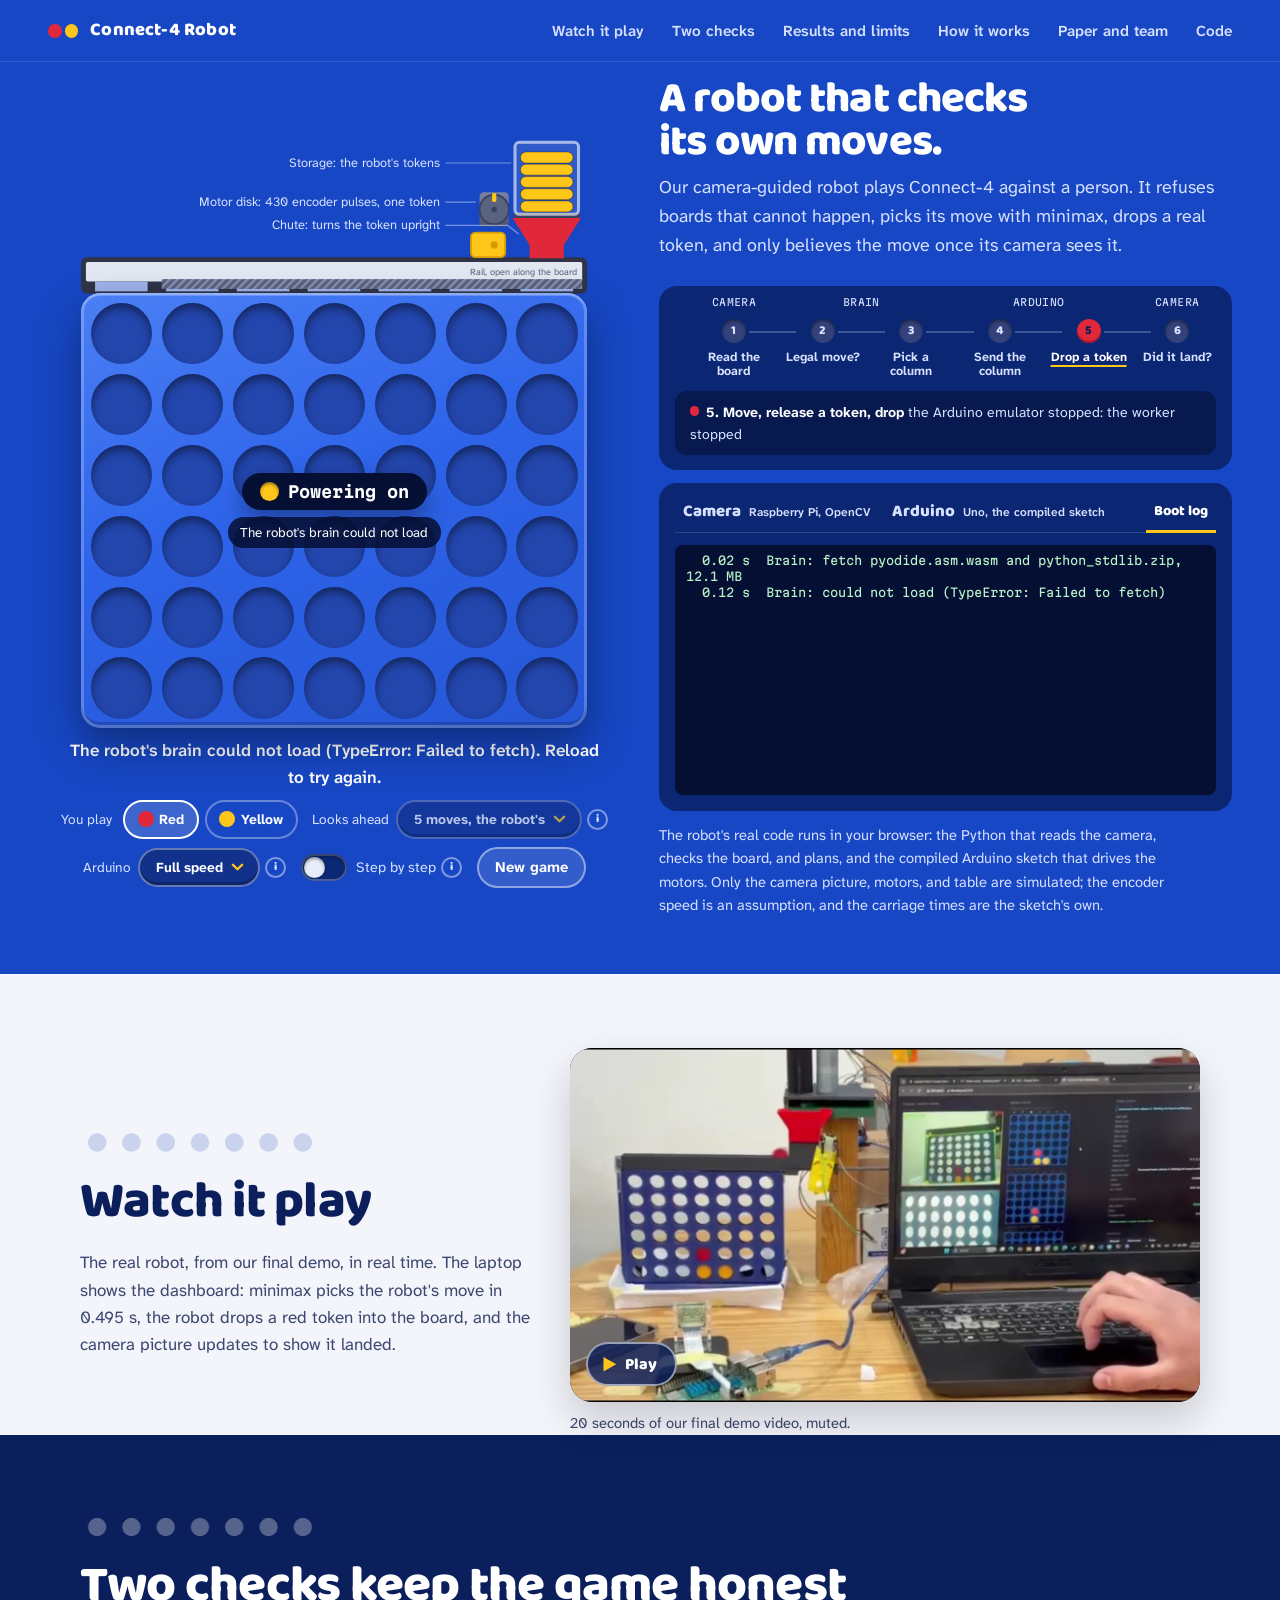
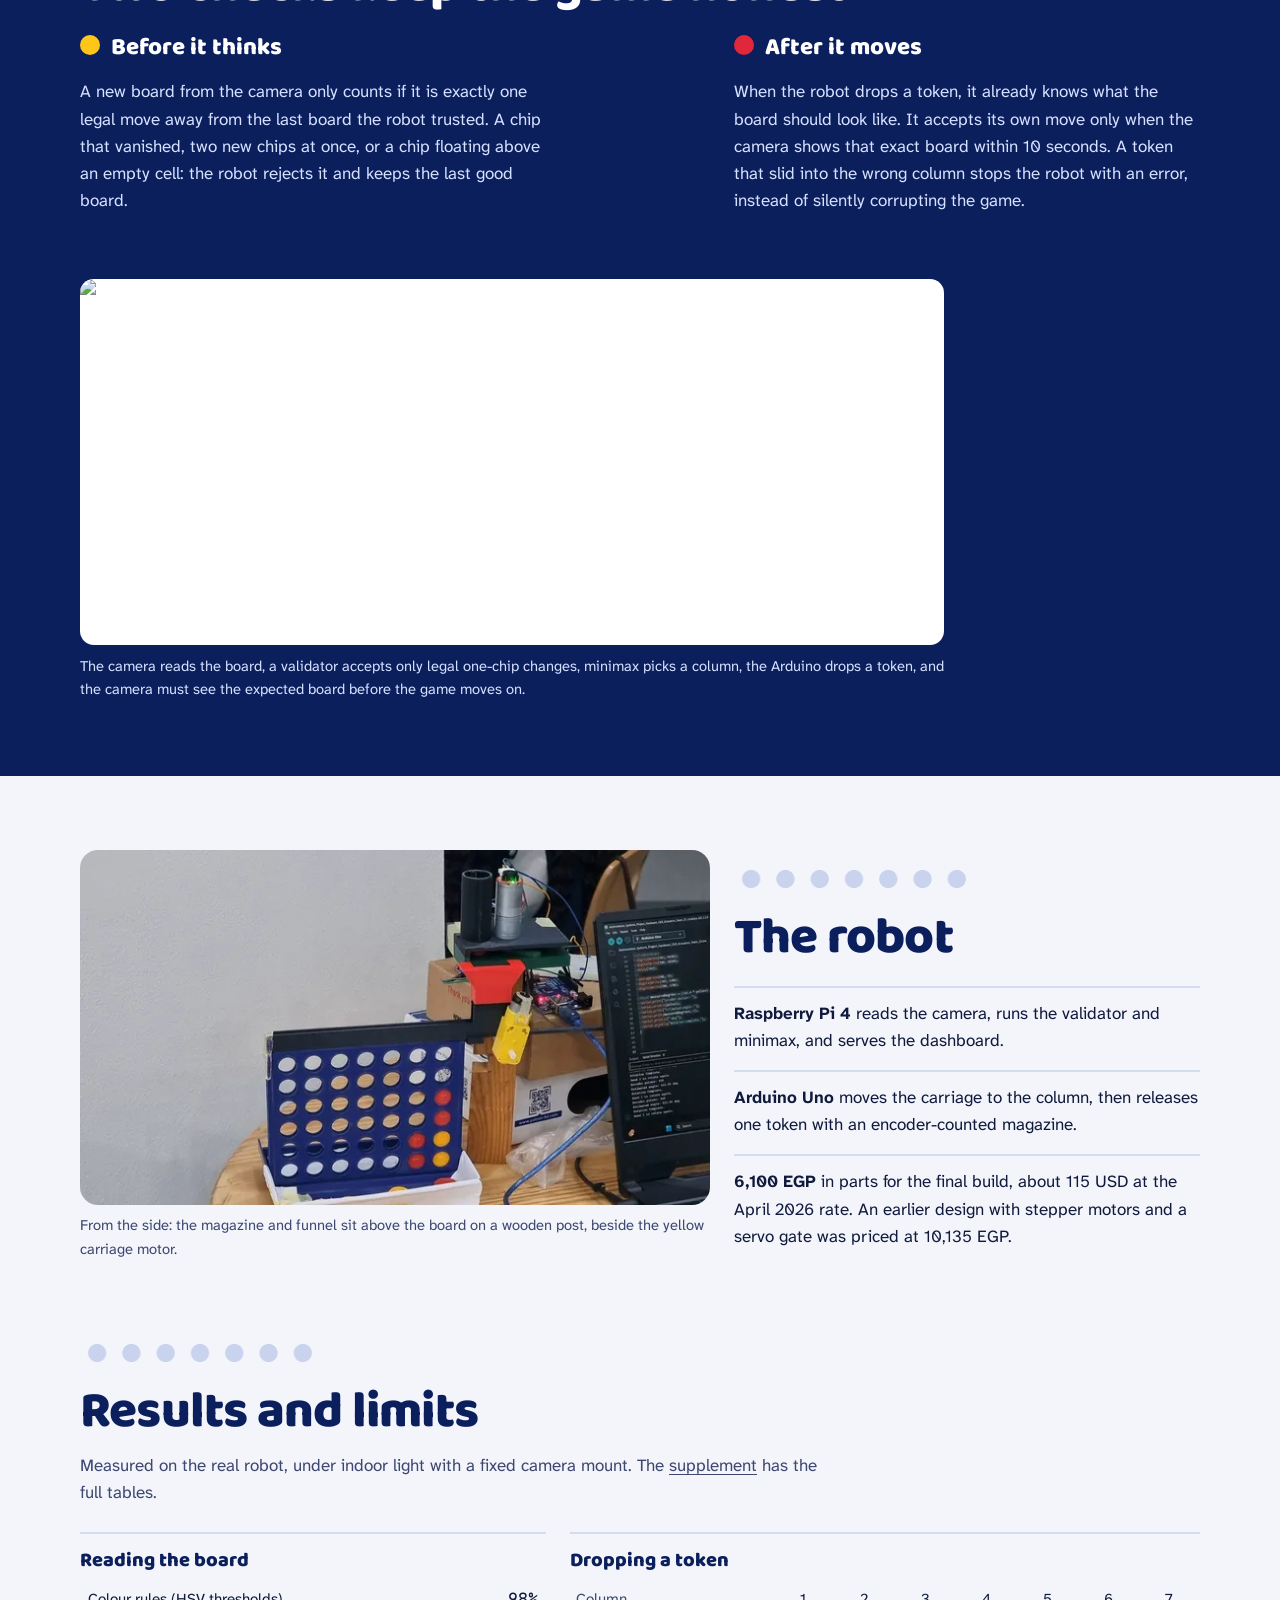
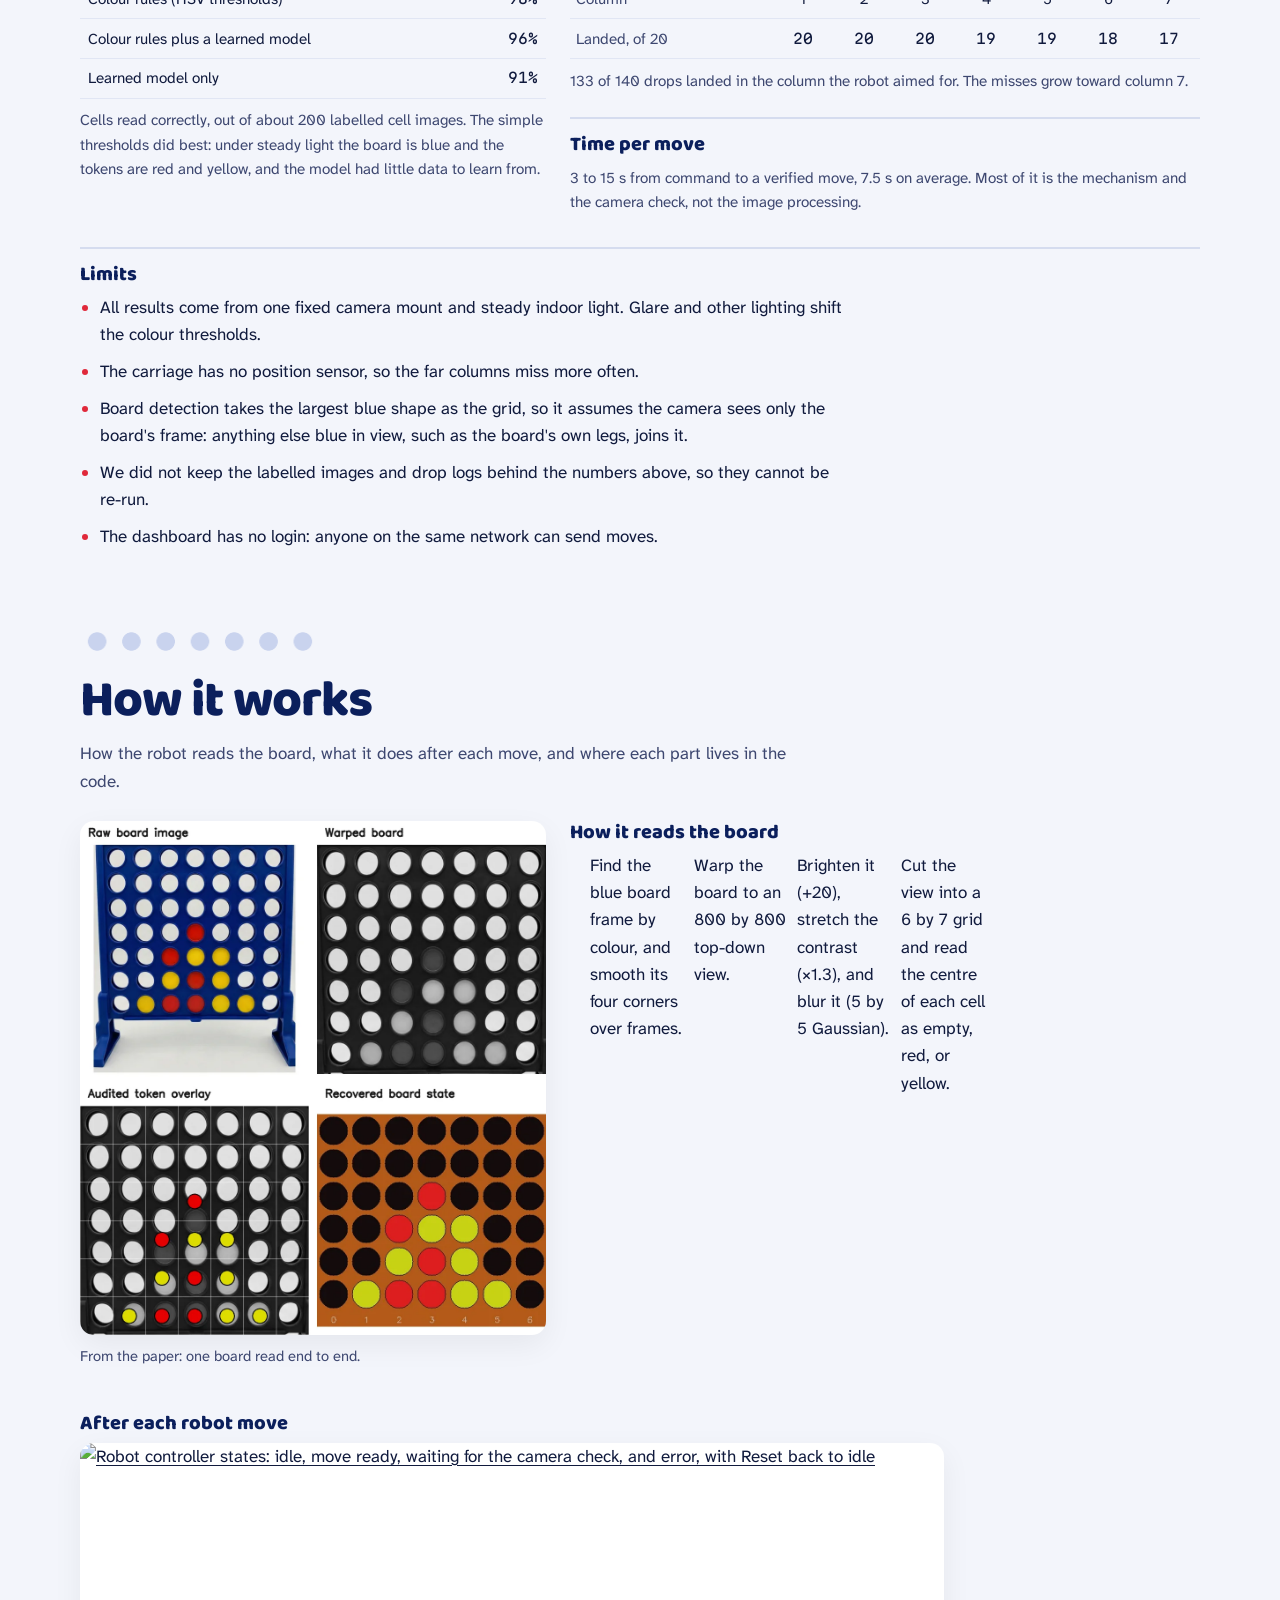
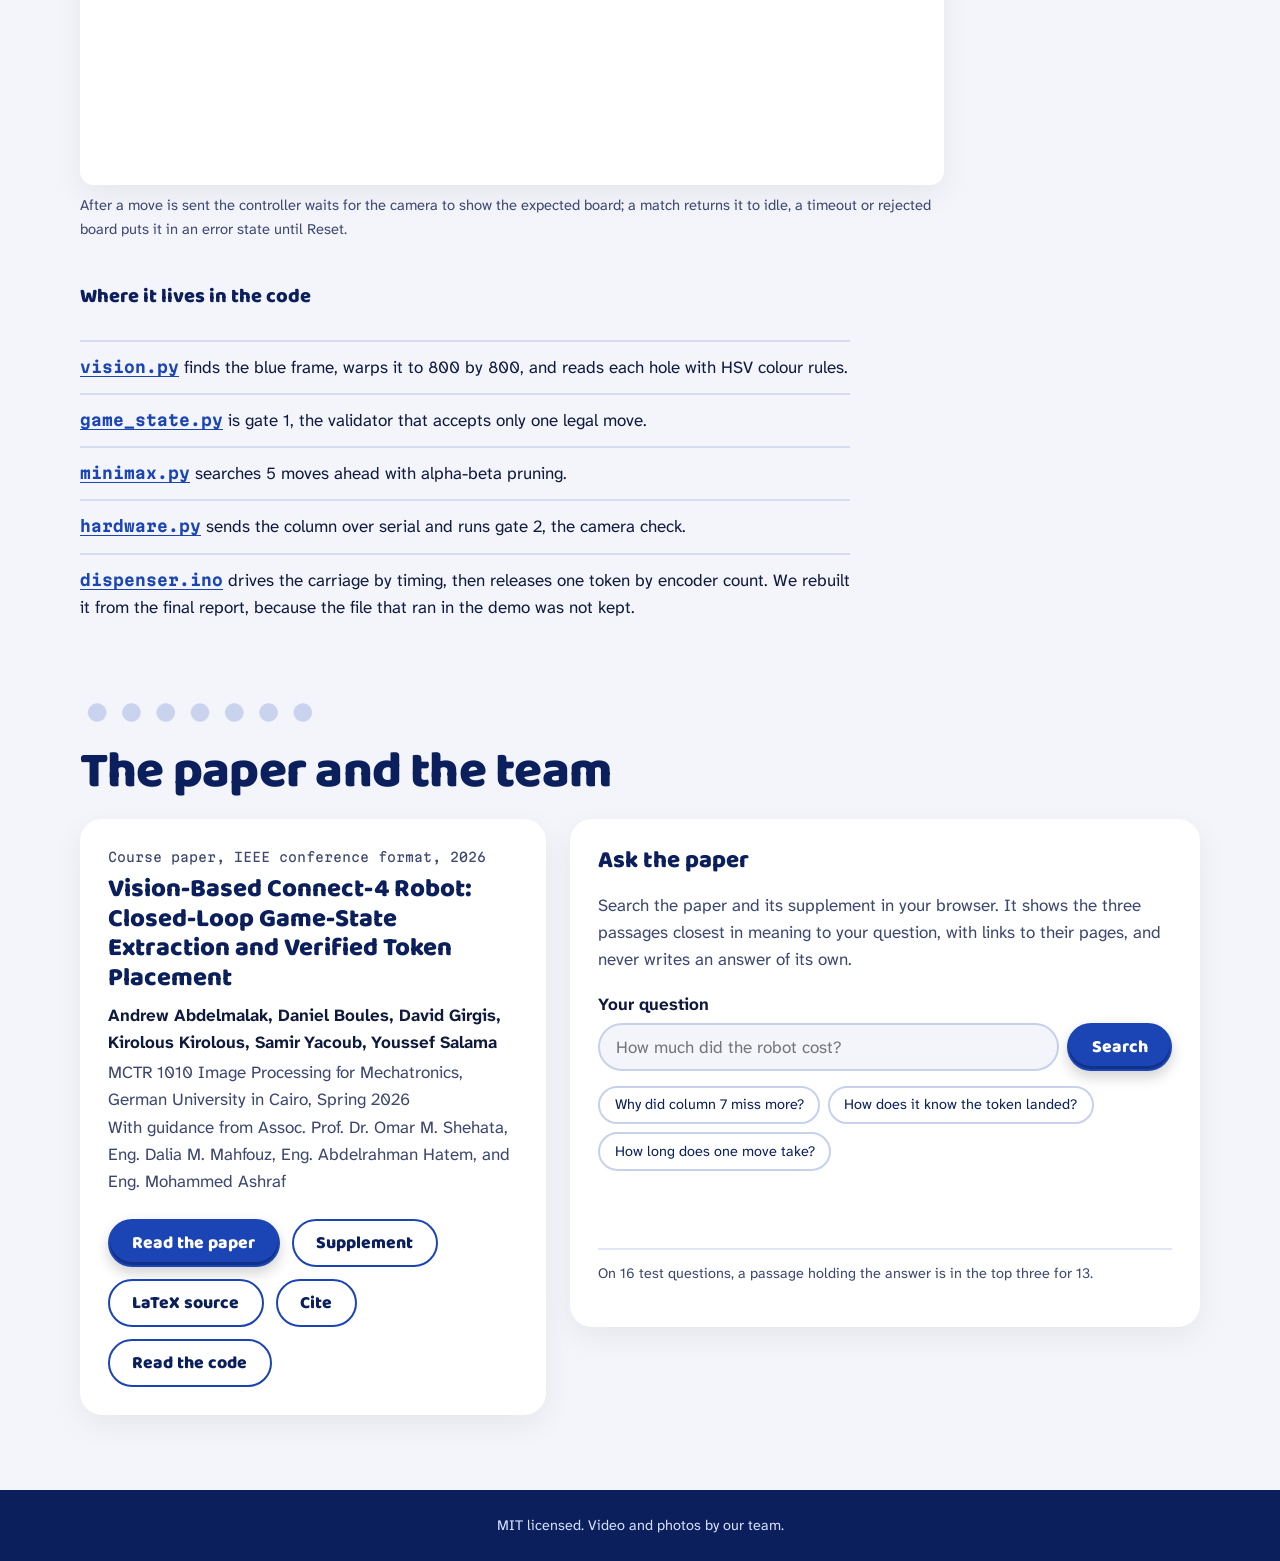
==== commit 1758fbb3: "site: settings with short labels and notes; room around the step bar and traces - 'Looks ahead' and " ====
--- a/site/index.html
+++ b/site/index.html
@@ -105,16 +105,28 @@
           <label><input type="radio" name="colour" value="1" checked><span class="swatch red"></span>Red</label>
           <label><input type="radio" name="colour" value="2"><span class="swatch yellow"></span>Yellow</label>
         </fieldset>
-        <label class="pick"><span class="sr-only">How far the robot looks ahead</span>
-          <select id="depth">
-            <option value="1">1 move ahead</option><option value="2">2 moves ahead</option><option value="3">3 moves ahead</option><option value="4">4 moves ahead</option>
-            <option value="5" selected>5 moves ahead, as on the robot</option>
-          </select>
-        </label>
-        <label class="pick"><span class="sr-only">Arduino speed</span>
-          <select id="speed"><option value="0" selected>Arduino at full speed</option><option value="1">Arduino in real time</option></select>
-        </label>
-        <label class="toggle"><input type="checkbox" role="switch" id="step"> Step by step</label>
+        <span class="setting">
+          <label class="pick">Looks ahead
+            <select id="depth">
+              <option value="1">1 move</option><option value="2">2 moves</option><option value="3">3 moves</option><option value="4">4 moves</option>
+              <option value="5" selected>5 moves, the robot's</option>
+            </select>
+          </label>
+          <button type="button" class="info" popovertarget="info-depth" aria-label="What looks ahead means">i</button>
+          <span class="info-pop" id="info-depth" popover>How many moves ahead minimax searches, counting yours and the robot's in turn. The robot played at 5. Fewer moves make it answer sooner and play weaker.</span>
+        </span>
+        <span class="setting">
+          <label class="pick">Arduino
+            <select id="speed"><option value="0" selected>Full speed</option><option value="1">Real time</option></select>
+          </label>
+          <button type="button" class="info" popovertarget="info-speed" aria-label="What the Arduino speeds mean">i</button>
+          <span class="info-pop" id="info-speed" popover>Full speed runs the compiled sketch as fast as your browser can; the Arduino tab shows how many times real time that is. Real time runs it at the Uno's own pace, so the carriage and the magazine take as long as on the robot.</span>
+        </span>
+        <span class="setting">
+          <label class="toggle"><input type="checkbox" role="switch" id="step"> Step by step</label>
+          <button type="button" class="info" popovertarget="info-step" aria-label="What step by step does">i</button>
+          <span class="info-pop" id="info-step" popover>Pauses before each step of a move, so you can follow the camera, the brain, and the Arduino one at a time. Press Next to go on.</span>
+        </span>
         <button type="button" class="btn-small btn-next" id="next" hidden>Next step</button>
         <button type="button" class="btn-small" id="reset">New game</button>
       </div>
--- a/site/style.css
+++ b/site/style.css
@@ -111,6 +111,30 @@
 .rig-play { --rig-gap: 0.55rem; grid-area: play; position: relative; display: grid; gap: var(--rig-gap); justify-items: center; }
 .rig-panel { grid-area: panel; display: grid; gap: 0.8rem; min-width: 0; }
 /* settings and controls in one row under the board */
+.setting { display: inline-flex; align-items: center; gap: 0.3rem; }
+/* a small round "i" beside each setting opens a short note about it */
+.info {
+  appearance: none; flex: none; width: 1.35rem; height: 1.35rem; padding: 0; border-radius: 50%; cursor: pointer;
+  border: 2px solid rgba(255, 255, 255, 0.45); background: transparent; color: var(--on-blue-soft);
+  font: 800 0.72rem/1 var(--display); display: grid; place-items: center;
+}
+.info:hover, .info:focus-visible { border-color: var(--yellow); color: var(--yellow); }
+.info:focus-visible { outline: 3px solid var(--yellow); outline-offset: 2px; }
+.info-pop {
+  max-width: min(22rem, calc(100vw - 2rem)); margin: 0; padding: 0.75rem 0.9rem; border-radius: 14px;
+  border: 2px solid rgba(255, 255, 255, 0.35); background: var(--blue-ink); color: var(--on-blue);
+  font-size: 0.86rem; line-height: 1.45; box-shadow: 0 14px 30px rgba(0, 0, 0, 0.4);
+}
+/* where the browser can anchor it, the note opens above its "i"; elsewhere it opens centred */
+@supports (position-area: top) {
+  .info-pop { position-area: top; position-try-fallbacks: flip-block; margin-bottom: 0.5rem; }
+  .setting:nth-of-type(1) .info { anchor-name: --info-depth; }
+  .setting:nth-of-type(2) .info { anchor-name: --info-speed; }
+  .setting:nth-of-type(3) .info { anchor-name: --info-step; }
+  #info-depth { position-anchor: --info-depth; }
+  #info-speed { position-anchor: --info-speed; }
+  #info-step { position-anchor: --info-step; }
+}
 .dock { display: flex; flex-wrap: wrap; gap: 0.5rem 0.9rem; align-items: center; justify-content: center; font-size: 0.86rem; color: var(--on-blue-soft); }
 .seg { border: 0; margin: 0; padding: 0; display: inline-flex; align-items: center; gap: 0.35rem; }
 .seg legend { float: left; margin-right: 0.35rem; padding: 0; }
@@ -257,11 +281,11 @@
 
 /* the six steps of each move, grouped by the part that does them; the step
    in focus speaks in the caption under them */
-.stepper { background: #0b2672; border-radius: 18px; padding: 1.4rem 0.6rem 0.6rem; }
+.stepper { background: #0b2672; border-radius: 18px; padding: 2.1rem 1rem 0.9rem; }
 .steps { counter-reset: step; list-style: none; margin: 0; padding: 0; display: grid; grid-template-columns: repeat(6, minmax(0, 1fr)); }
 .stage { display: flex; flex-direction: column; align-items: center; gap: 0.4rem; position: relative; text-align: center; }
 .stage::before {
-  content: attr(data-device); position: absolute; top: -1.2rem; left: 50%; translate: -50% 0; white-space: nowrap;
+  content: attr(data-device); position: absolute; top: -1.45rem; left: 50%; translate: -50% 0; white-space: nowrap;
   font: 0.62rem var(--mono); text-transform: uppercase; letter-spacing: 0.04em; color: var(--on-blue-soft);
 }
 /* a part's label sits centred over all of its steps */
@@ -282,7 +306,7 @@
 .steps .lamp { width: 1.5rem; height: 1.5rem; margin: 0; display: grid; place-items: center; }
 .steps .lamp::before { counter-increment: step; content: counter(step); font: 800 0.78rem var(--display); color: var(--on-blue-soft); }
 .stage[data-state="pass"] .lamp::before, .stage[data-state="fail"] .lamp::before { color: var(--blue-ink); }
-.focus-cap { margin: 0.6rem 0.3rem 0; padding: 0.55rem 0.8rem; min-height: 3.1em; border-radius: 12px; background: rgba(5, 15, 51, 0.55); font-size: 0.88rem; color: var(--on-blue-soft); }
+.focus-cap { margin: 0.8rem 0 0; padding: 0.6rem 0.9rem; min-height: 2.9em; border-radius: 12px; background: rgba(5, 15, 51, 0.55); font-size: 0.88rem; color: var(--on-blue-soft); }
 .focus-cap b { color: var(--on-blue); }
 /* a small lamp before the step's name, lit like the step lamps */
 .focus-cap b::before { content: ""; display: inline-block; width: 0.6rem; height: 0.6rem; margin-right: 0.45rem; border-radius: 50%; background: var(--lamp, #34417a); vertical-align: 0.05em; }
@@ -291,7 +315,7 @@
 .focus-cap[data-state="fail"] { --lamp: var(--red); }
 
 /* one instrument window, switched to the part at work */
-.instrument { background: #0b2672; border-radius: 18px; padding: 0.25rem 0.9rem 0.9rem; }
+.instrument { background: #0b2672; border-radius: 18px; padding: 0.35rem 1rem 1rem; }
 .tabs { display: flex; flex-wrap: wrap; gap: 0 0.4rem; border-bottom: 1px solid rgba(255, 255, 255, 0.14); margin-bottom: 0.75rem; }
 .tabs button {
   appearance: none; background: transparent; border: 0; margin-bottom: -1px; padding: 0.6rem 0.5rem 0.5rem; position: relative;
@@ -307,7 +331,7 @@
 .tab-panel { grid-area: 1 / 1; display: grid; gap: 0.6rem; align-content: start; min-width: 0; }
 .tab-panel[data-off] { visibility: hidden; }
 #panel-boot { align-content: stretch; }
-.boot-log { height: auto; min-height: 9rem; }
+.serial.boot-log { height: auto; min-height: 9rem; }
 .boot-log .ok { color: var(--yellow); }
 
 /* while Python loads, the board's holes light one by one with the bytes received */
@@ -346,11 +370,13 @@
   background: #050f33; color: #b9f3c8; font-family: var(--mono); font-size: 0.74rem; line-height: 1.35; white-space: pre-wrap;
 }
 .serial .tx { color: var(--yellow); }
-.pins { margin: 0; display: grid; gap: 0.4rem; font-size: 0.82rem; }
+.pins { margin: 0; display: grid; gap: 0.45rem; align-content: start; font-size: 0.82rem; }
+/* each motor's name and state on one line, wrapping only when narrow */
+.pins div { display: flex; flex-wrap: wrap; justify-content: space-between; align-items: baseline; gap: 0.1rem 0.6rem; }
 .pins dt { color: var(--on-blue-soft); }
 .pins dd { margin: 0; font-family: var(--mono); font-size: 0.78rem; display: flex; align-items: center; gap: 0.4rem; }
 .gear { width: 1rem; height: 1rem; border-radius: 50%; border: 3px dotted var(--on-blue); transform: rotate(var(--turn, 0deg)); }
-.traces { width: 100%; height: 140px; border-radius: 8px; background: #050f33; }
+.traces { width: 100%; height: 160px; border-radius: 8px; background: #050f33; }
 
 /* reading sections on the table */
 section:not(.hero) {
@@ -510,10 +536,15 @@
 /* narrower columns wrap the dock to three or four rows */
 @media (min-width: 960px) and (max-width: 1179px) { :root { --chrome: 22rem; } }
 @media (min-width: 960px) and (max-width: 1250px) { .tabs button small { display: none; } }
-/* short screens: a smaller headline keeps the instrument in view */
+/* short screens: a smaller headline and tighter panels keep the instrument in view */
 @media (min-width: 960px) and (max-height: 820px) {
   .hero h1 { font-size: clamp(2rem, 3vw, 2.5rem); }
   .lede { font-size: 0.98rem; }
+  .rig { row-gap: 0.7rem; }
+  .stepper { padding: 1.9rem 1rem 0.75rem; }
+  .instrument { padding-bottom: 0.8rem; }
+  .instrument .traces { height: 136px; }
+  .instrument .serial:not(.boot-log) { height: calc(3 * 1.35em + 1rem); }
 }
 @media (max-width: 959px) {
   .rig { grid-template-columns: minmax(0, 1fr); grid-template-areas: "copy" "play" "panel"; }
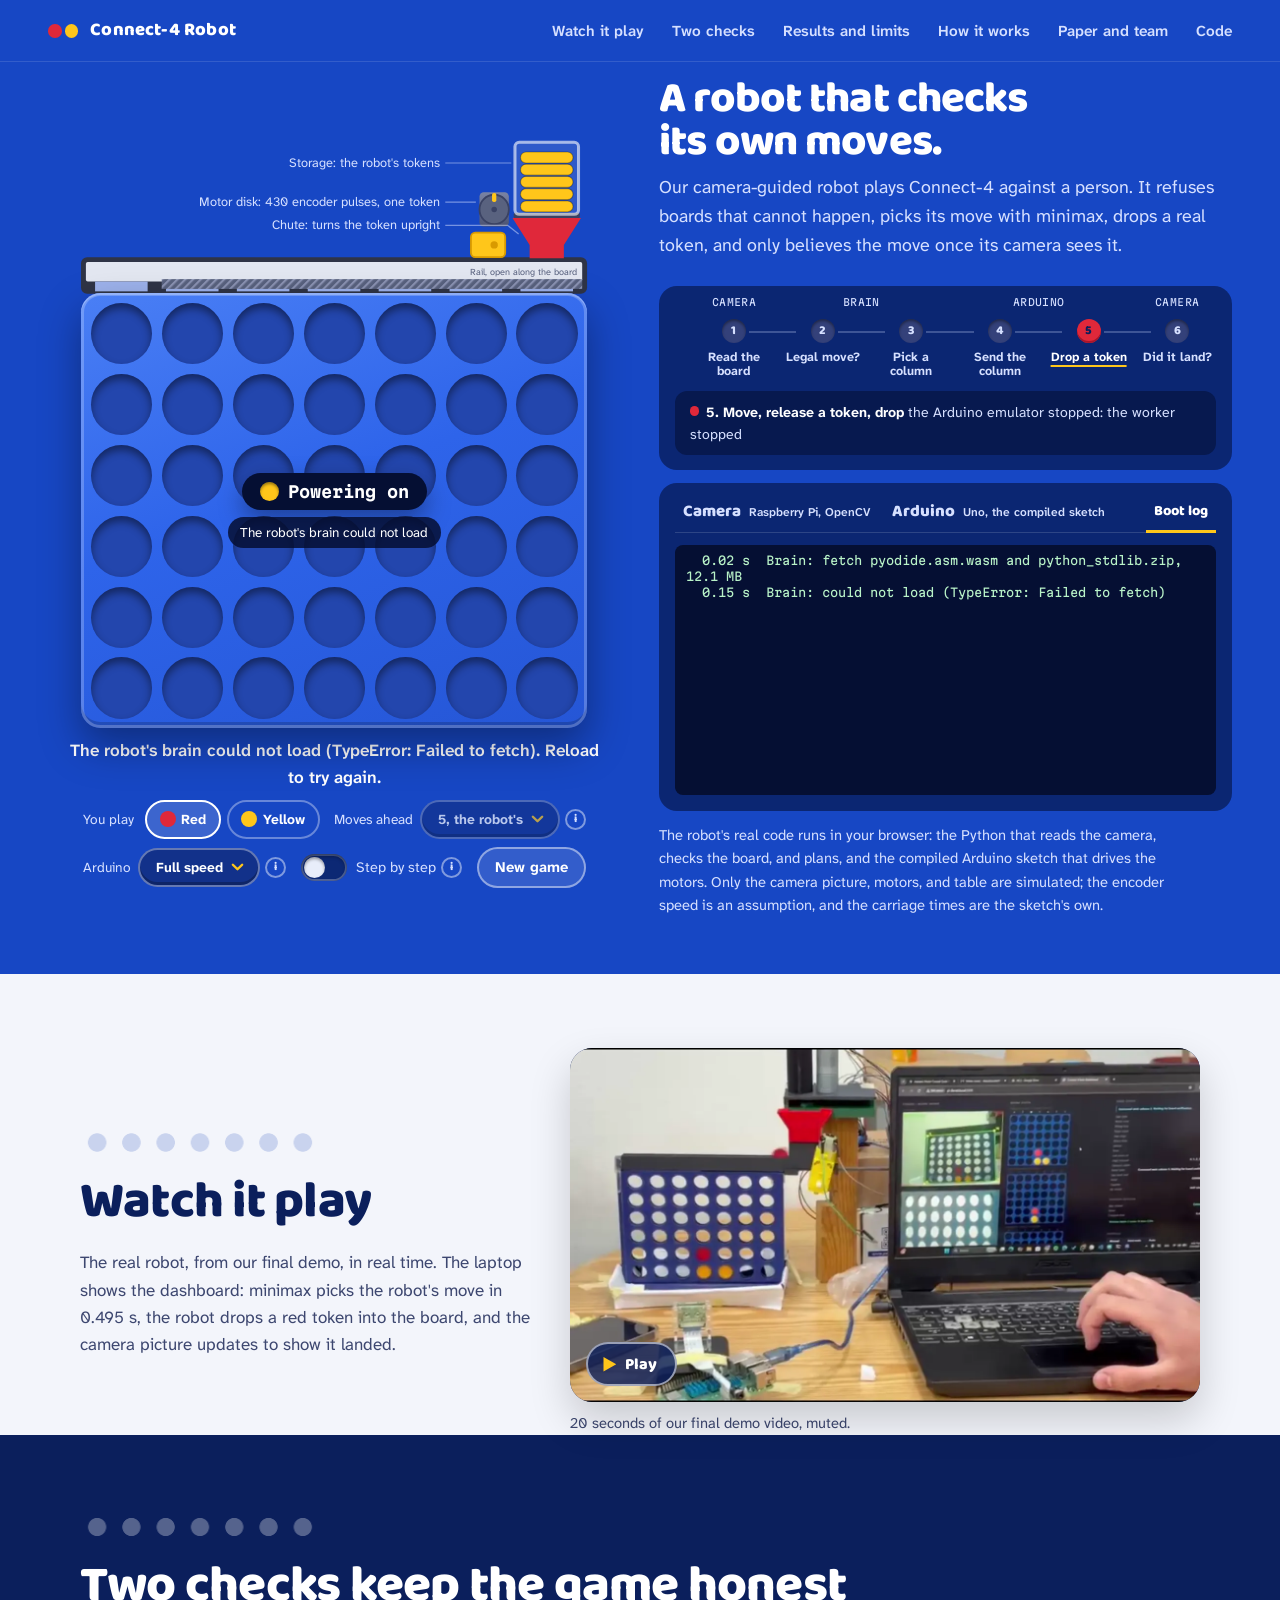
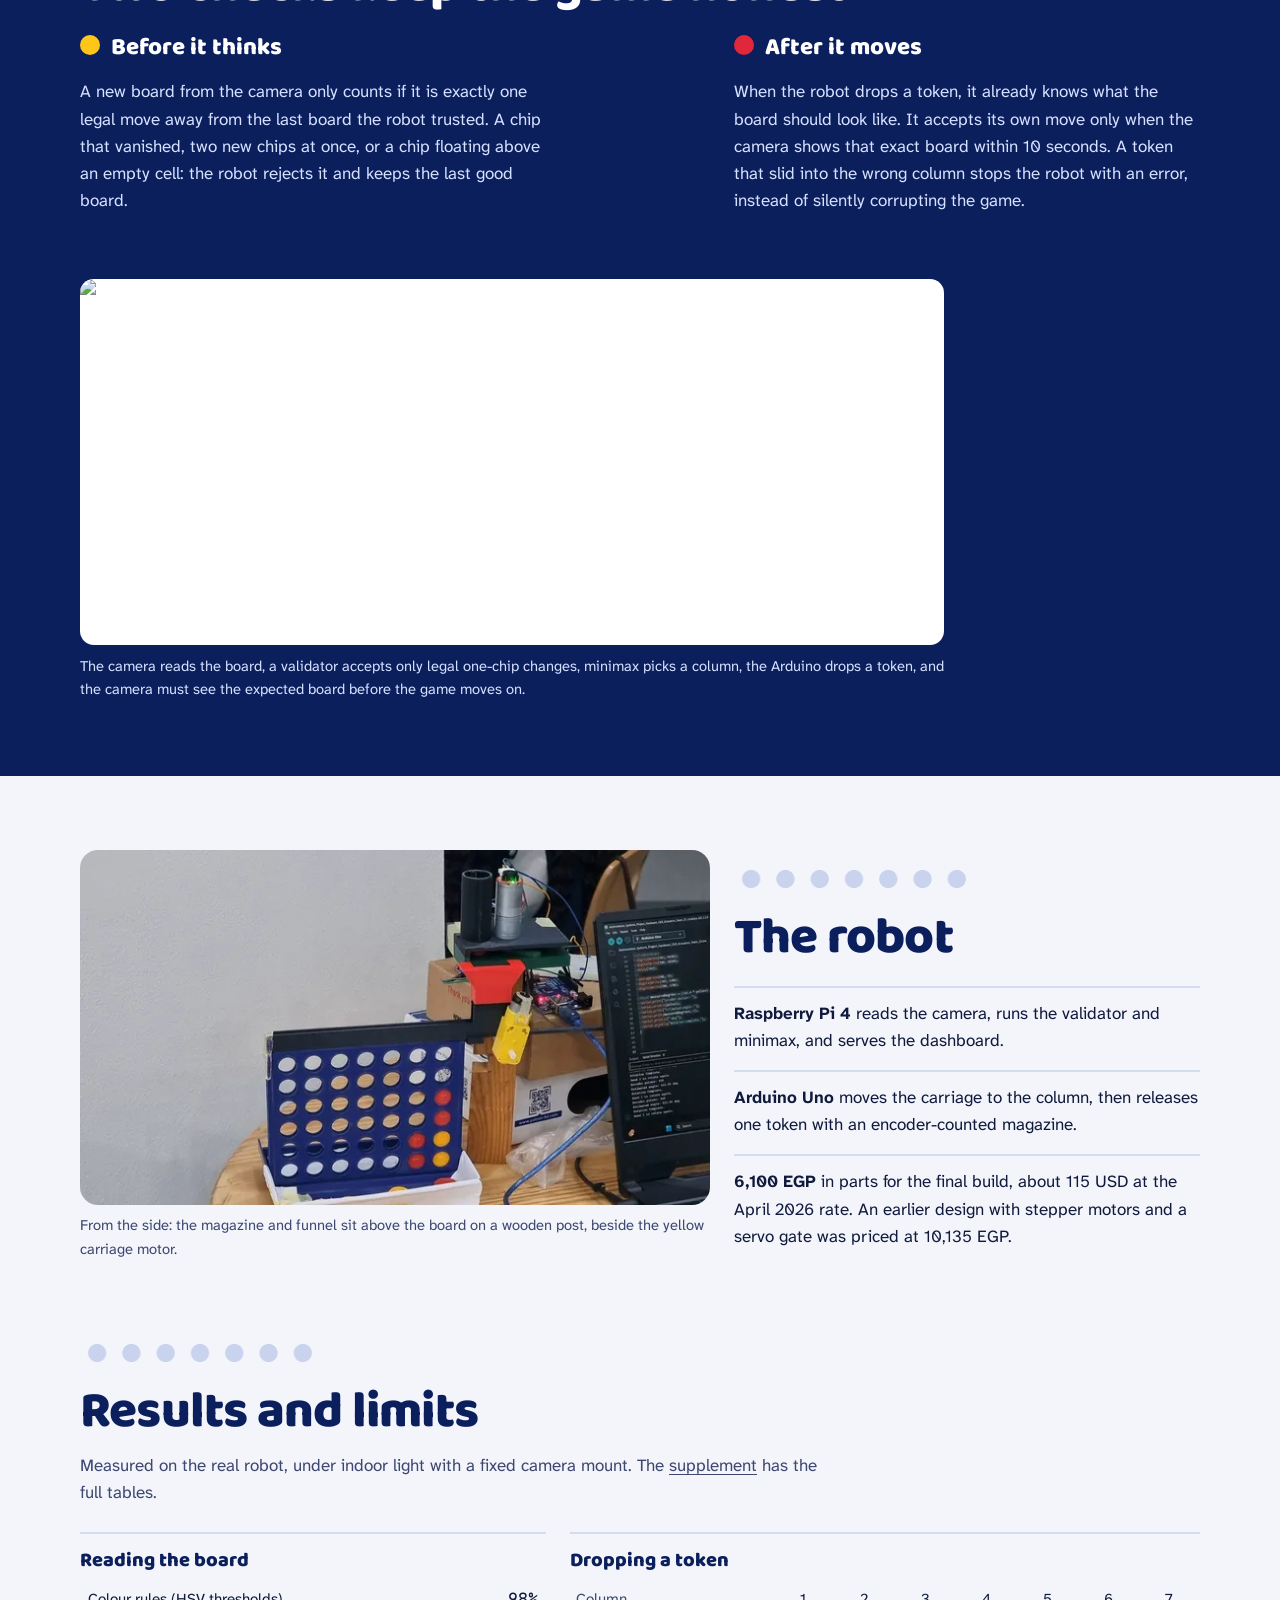
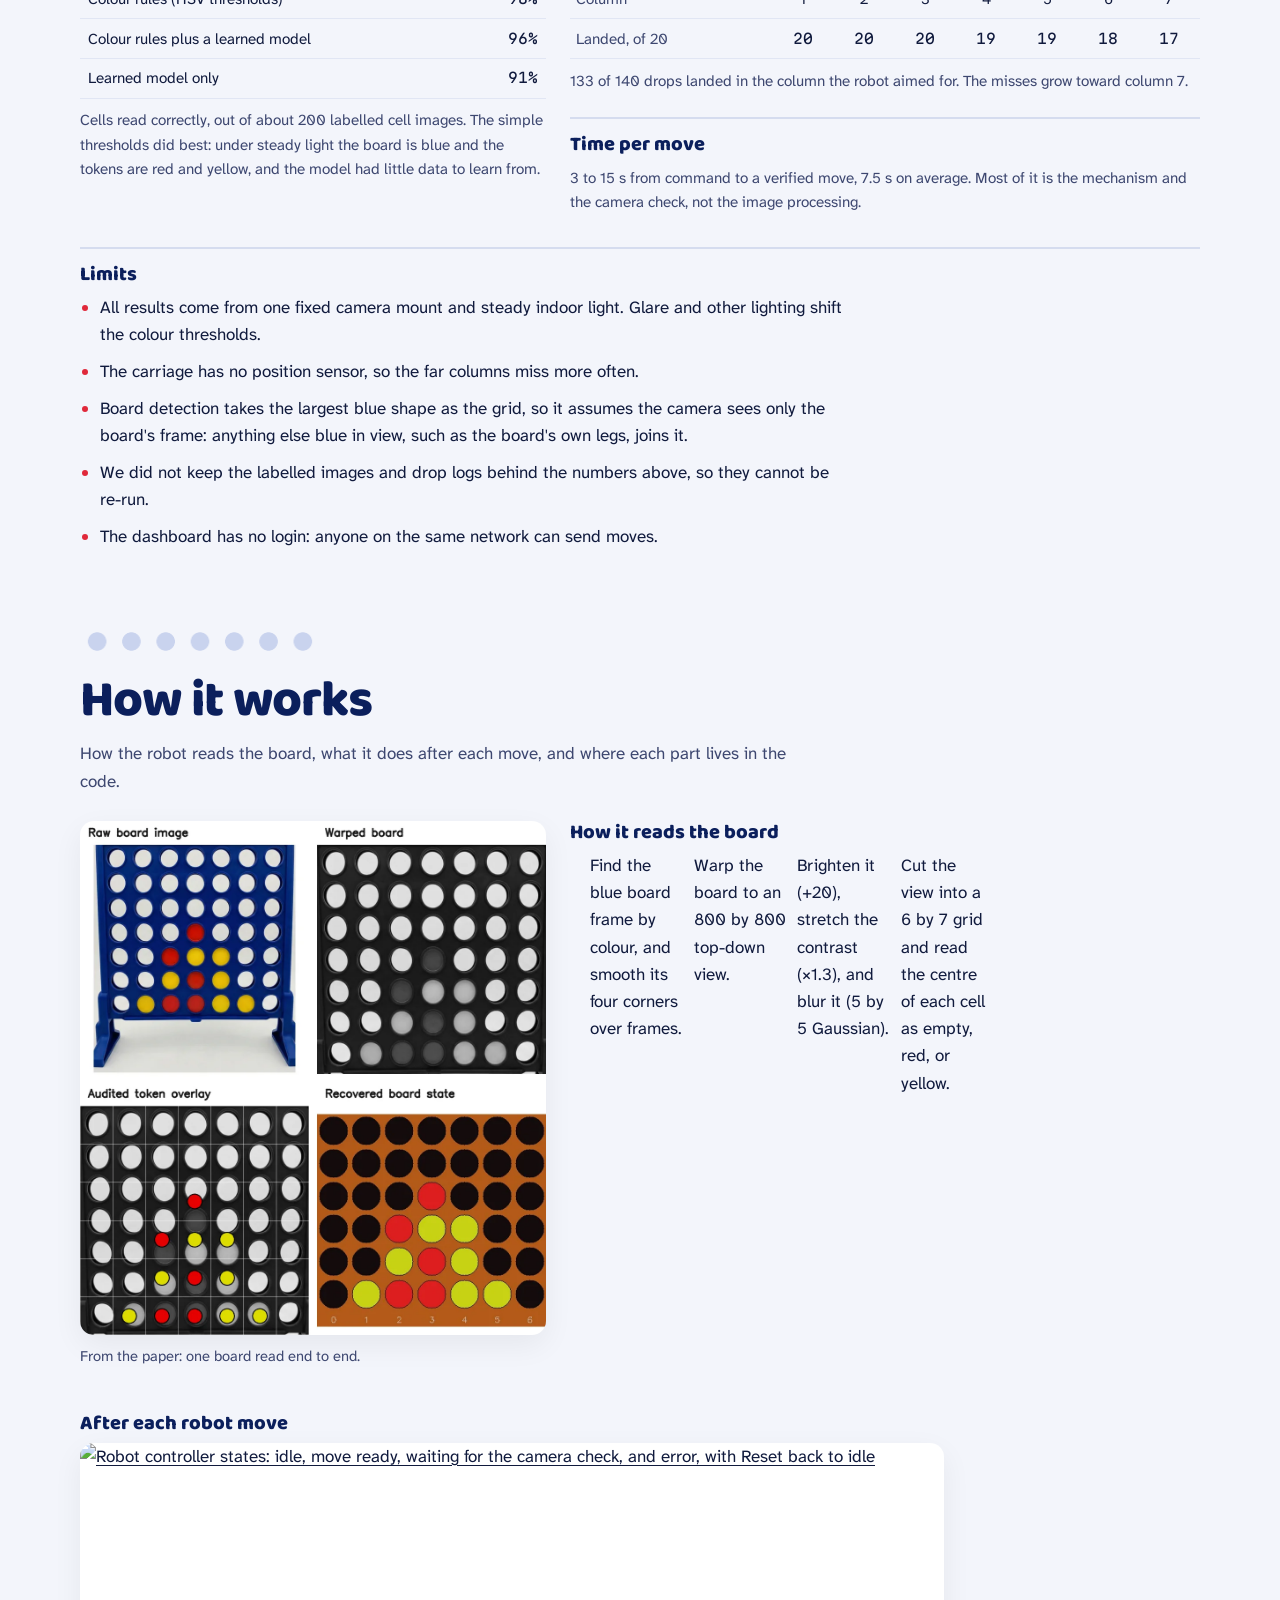
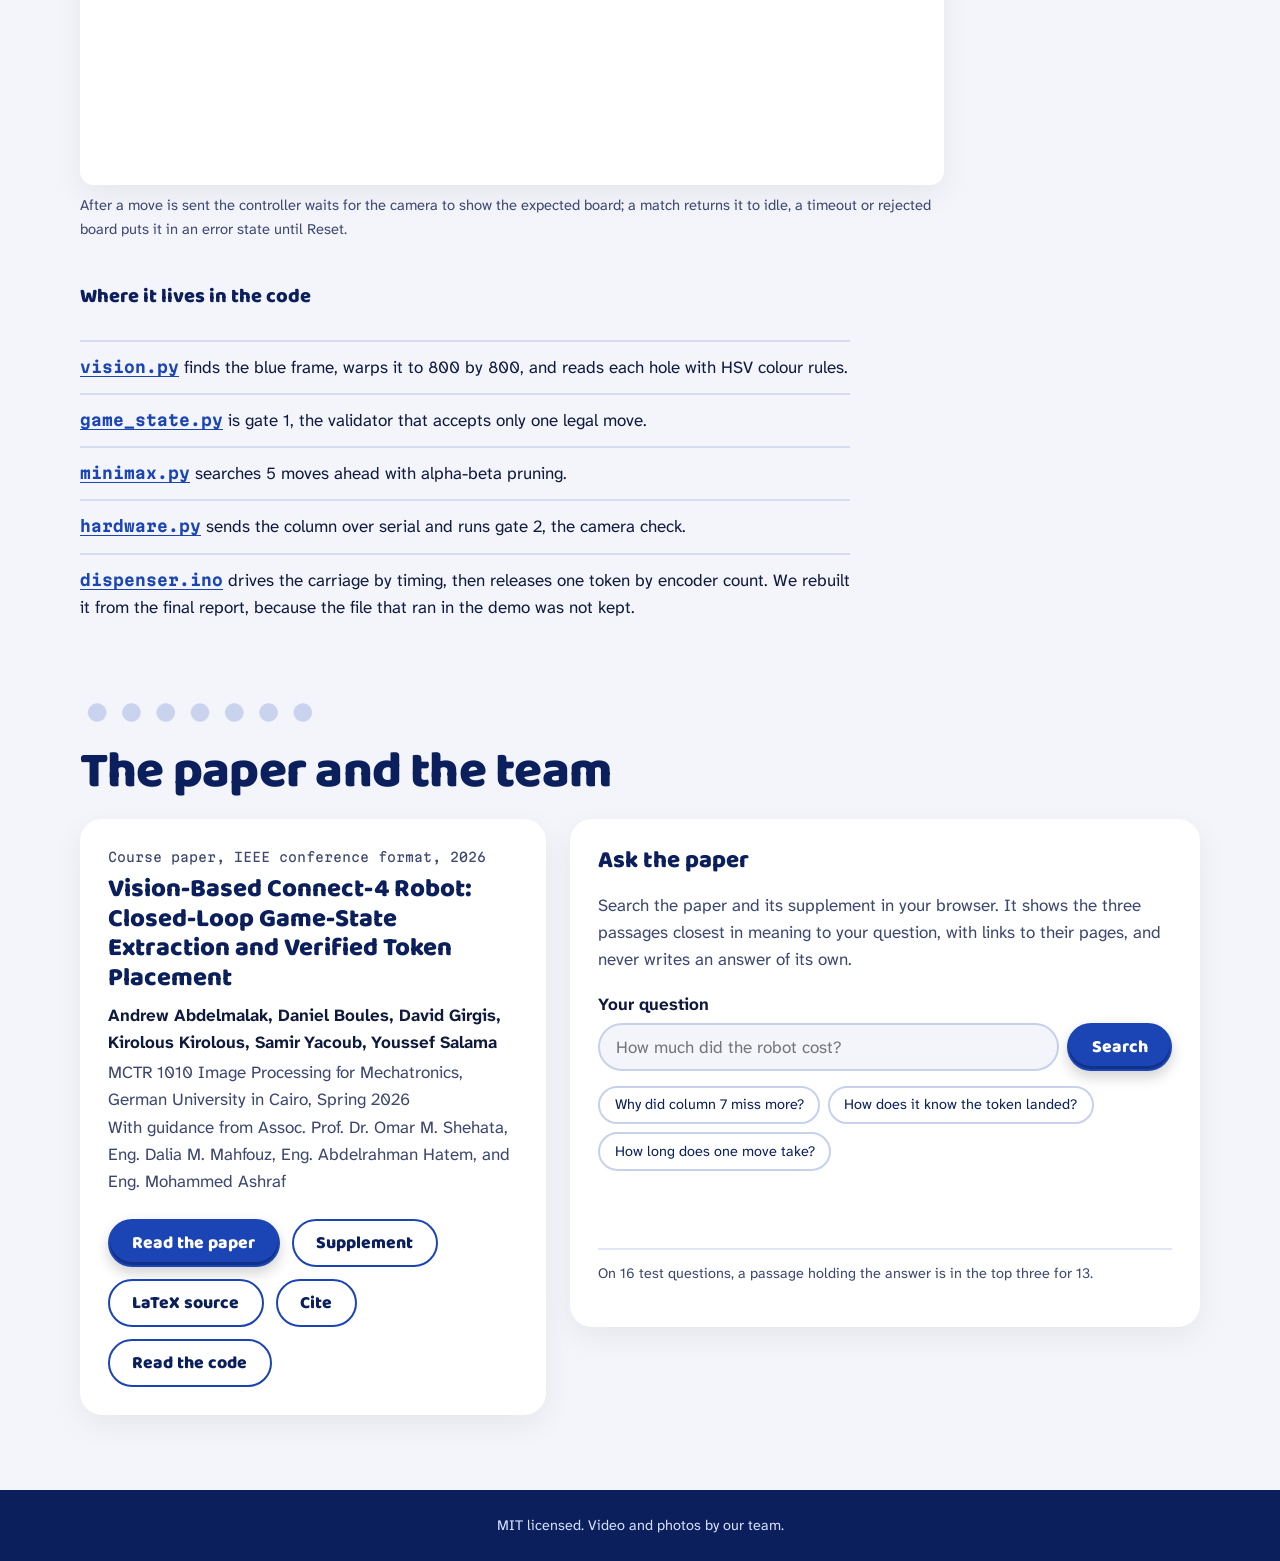
==== commit 371b0fb9: "site: confirm New game mid-game; notes open on hover and read as option rows - New game during a gam" ====
--- a/site/index.html
+++ b/site/index.html
@@ -106,29 +106,42 @@
           <label><input type="radio" name="colour" value="2"><span class="swatch yellow"></span>Yellow</label>
         </fieldset>
         <span class="setting">
-          <label class="pick">Looks ahead
+          <label class="pick">Moves ahead
             <select id="depth">
-              <option value="1">1 move</option><option value="2">2 moves</option><option value="3">3 moves</option><option value="4">4 moves</option>
-              <option value="5" selected>5 moves, the robot's</option>
+              <option value="1">1</option><option value="2">2</option><option value="3">3</option><option value="4">4</option>
+              <option value="5" selected>5, the robot's</option>
             </select>
           </label>
-          <button type="button" class="info" popovertarget="info-depth" aria-label="What looks ahead means">i</button>
-          <span class="info-pop" id="info-depth" popover>How many moves ahead minimax searches, counting yours and the robot's in turn. The robot played at 5. Fewer moves make it answer sooner and play weaker.</span>
+          <button type="button" class="info" aria-controls="info-depth" aria-expanded="false" aria-label="About moves ahead">i</button>
+          <span class="info-pop" id="info-depth" popover>
+            <b class="info-title">Moves ahead</b>
+            <span class="info-lead">Minimax plays out every line this many moves deep, yours and its own in turn, then picks the best column.</span>
+            <span class="info-rows"><b>5</b><span>What the robot ran</span><b>1 to 4</b><span>Answers sooner, plays weaker</span></span>
+          </span>
         </span>
         <span class="setting">
           <label class="pick">Arduino
             <select id="speed"><option value="0" selected>Full speed</option><option value="1">Real time</option></select>
           </label>
-          <button type="button" class="info" popovertarget="info-speed" aria-label="What the Arduino speeds mean">i</button>
-          <span class="info-pop" id="info-speed" popover>Full speed runs the compiled sketch as fast as your browser can; the Arduino tab shows how many times real time that is. Real time runs it at the Uno's own pace, so the carriage and the magazine take as long as on the robot.</span>
+          <button type="button" class="info" aria-controls="info-speed" aria-expanded="false" aria-label="About the Arduino speed">i</button>
+          <span class="info-pop" id="info-speed" popover>
+            <b class="info-title">Arduino speed</b>
+            <span class="info-lead">The compiled sketch runs on an emulated Arduino Uno.</span>
+            <span class="info-rows"><b>Full speed</b><span>As fast as your browser can. The Arduino tab shows how many times real time.</span><b>Real time</b><span>The Uno's own pace: each move takes as long as on the robot.</span></span>
+          </span>
         </span>
         <span class="setting">
           <label class="toggle"><input type="checkbox" role="switch" id="step"> Step by step</label>
-          <button type="button" class="info" popovertarget="info-step" aria-label="What step by step does">i</button>
-          <span class="info-pop" id="info-step" popover>Pauses before each step of a move, so you can follow the camera, the brain, and the Arduino one at a time. Press Next to go on.</span>
+          <button type="button" class="info" aria-controls="info-step" aria-expanded="false" aria-label="About step by step">i</button>
+          <span class="info-pop" id="info-step" popover>
+            <b class="info-title">Step by step</b>
+            <span class="info-lead">Pauses before each step of a move, so you can follow the camera, the brain, and the Arduino one at a time.</span>
+            <span class="info-rows"><b>Next</b><span>Goes on to the next step</span></span>
+          </span>
         </span>
         <button type="button" class="btn-small btn-next" id="next" hidden>Next step</button>
         <button type="button" class="btn-small" id="reset">New game</button>
+        <button type="button" class="btn-small" id="keep" hidden>Keep playing</button>
       </div>
     </div>
 
--- a/site/style.css
+++ b/site/style.css
@@ -121,10 +121,19 @@
 .info:hover, .info:focus-visible { border-color: var(--yellow); color: var(--yellow); }
 .info:focus-visible { outline: 3px solid var(--yellow); outline-offset: 2px; }
 .info-pop {
-  max-width: min(22rem, calc(100vw - 2rem)); margin: 0; padding: 0.75rem 0.9rem; border-radius: 14px;
-  border: 2px solid rgba(255, 255, 255, 0.35); background: var(--blue-ink); color: var(--on-blue);
-  font-size: 0.86rem; line-height: 1.45; box-shadow: 0 14px 30px rgba(0, 0, 0, 0.4);
-}
+  width: min(21rem, calc(100vw - 2rem)); margin: 0; padding: 0.9rem 1rem 1rem; border-radius: 16px;
+  border: 2px solid rgba(255, 255, 255, 0.3); background: var(--blue-ink); color: var(--on-blue-soft);
+  font-size: 0.86rem; line-height: 1.45; box-shadow: 0 16px 34px rgba(0, 0, 0, 0.45);
+}
+.info-pop:popover-open { display: grid; gap: 0.55rem; }
+.info-title { font: 800 1.02rem var(--display); color: var(--on-blue); }
+/* each option on its own row: the option in yellow, what it does beside it */
+.info-rows {
+  display: grid; grid-template-columns: max-content 1fr; gap: 0.4rem 0.8rem; padding-top: 0.6rem;
+  border-top: 1px solid rgba(255, 255, 255, 0.14);
+}
+.info-rows b { font-weight: 700; color: var(--yellow); }
+.info-rows span { color: var(--on-blue); }
 /* where the browser can anchor it, the note opens above its "i"; elsewhere it opens centred */
 @supports (position-area: top) {
   .info-pop { position-area: top; position-try-fallbacks: flip-block; margin-bottom: 0.5rem; }
@@ -249,6 +258,7 @@
   color: var(--on-blue); background: rgba(255,255,255,0.12); border: 2px solid rgba(255,255,255,0.45);
 }
 .btn-small:hover { background: rgba(255,255,255,0.2); }
+.btn-confirm, .btn-confirm:hover { background: var(--red); border-color: var(--red); color: var(--on-blue); }
 .btn-next { background: var(--yellow); border-color: var(--yellow); color: var(--blue-ink); }
 .btn-next:hover { background: #ffd34d !important; }
 .toggle { display: inline-flex; gap: 0.55rem; align-items: center; min-height: 2.4rem; font-size: 0.9rem; color: var(--on-blue-soft); cursor: pointer; }
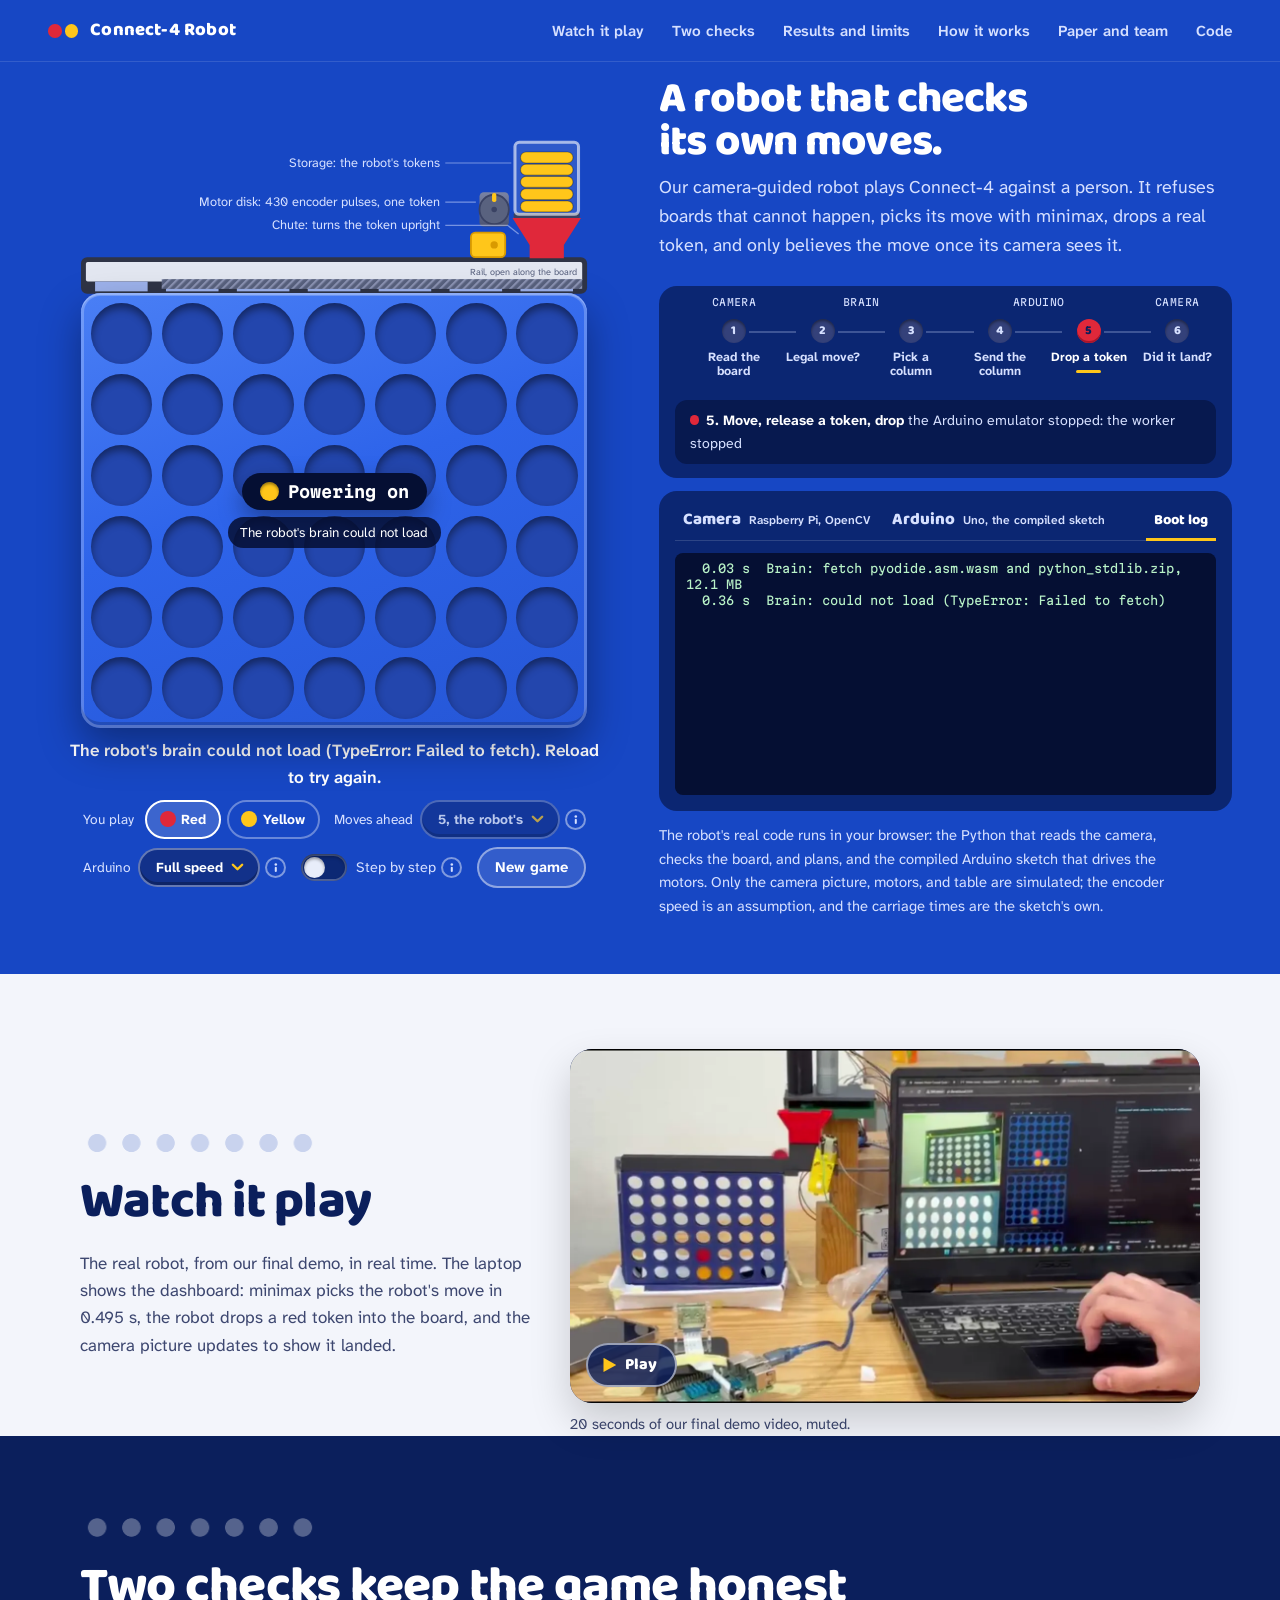
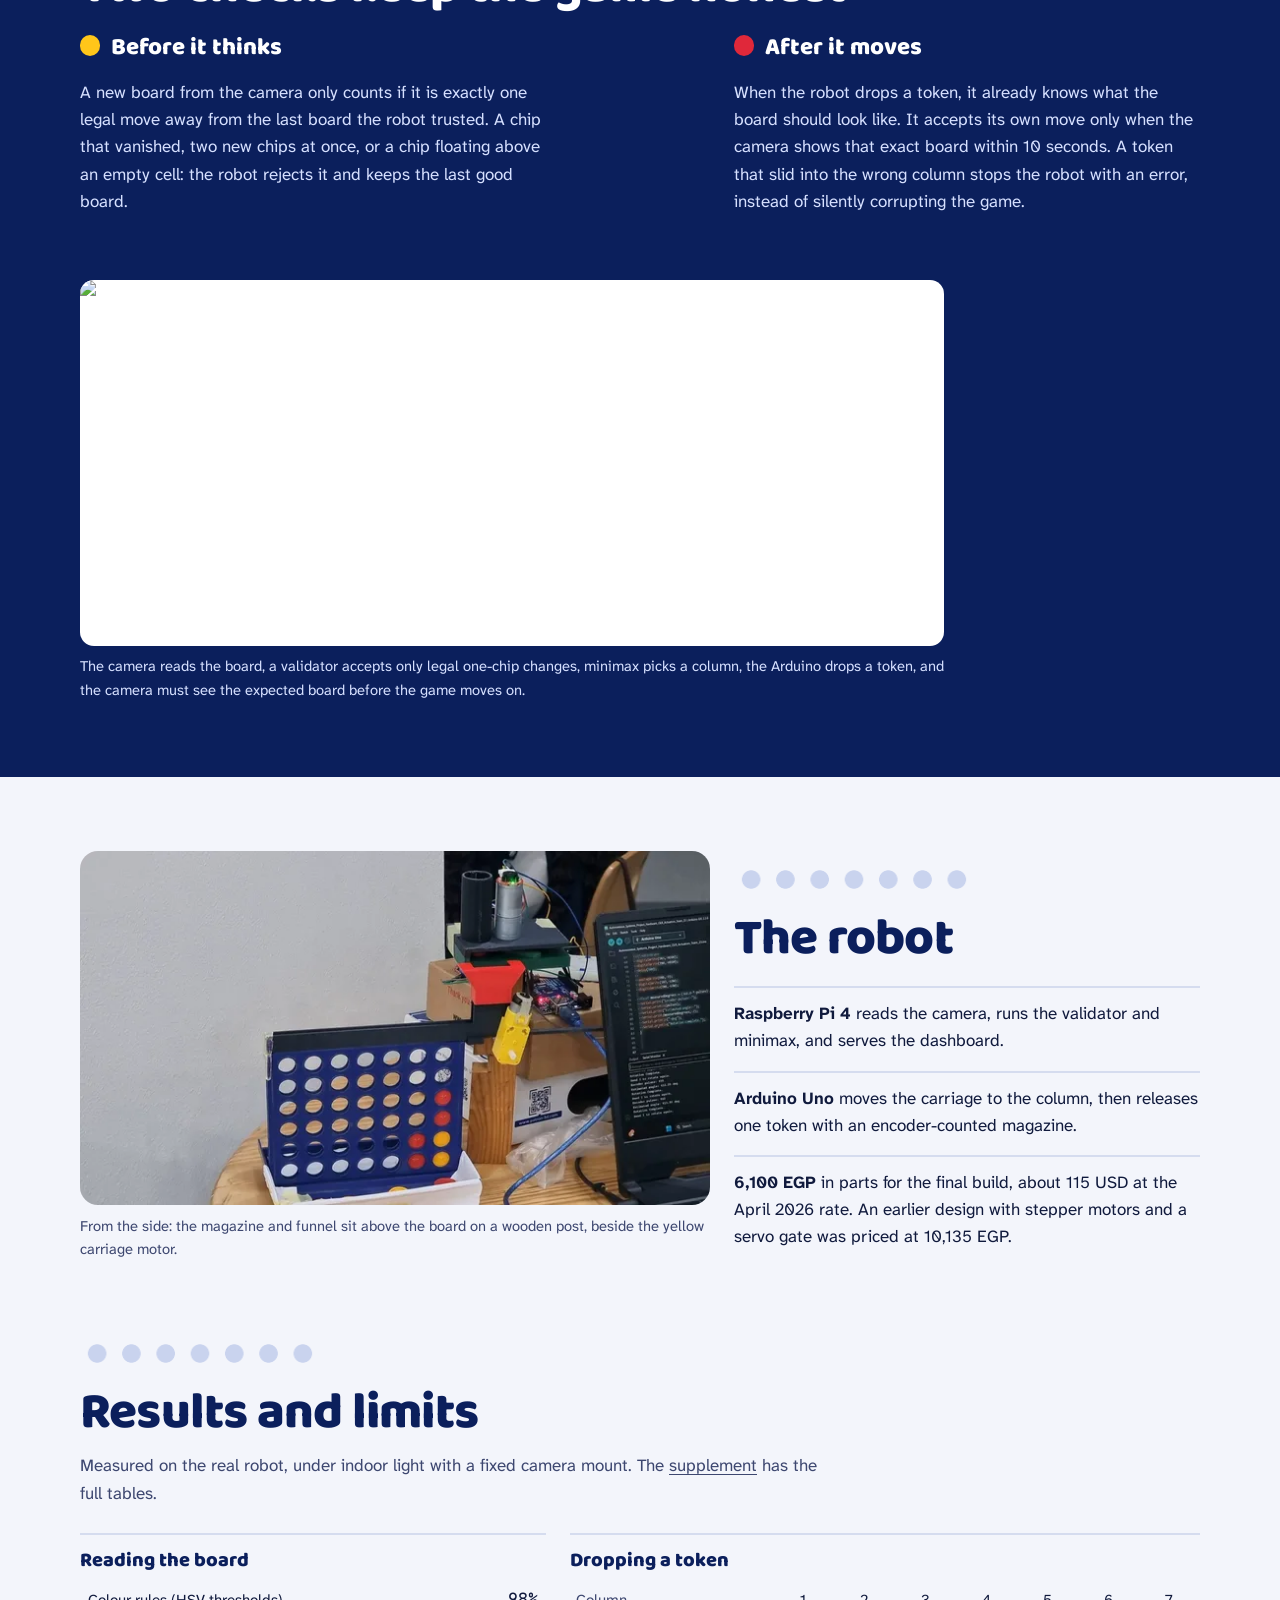
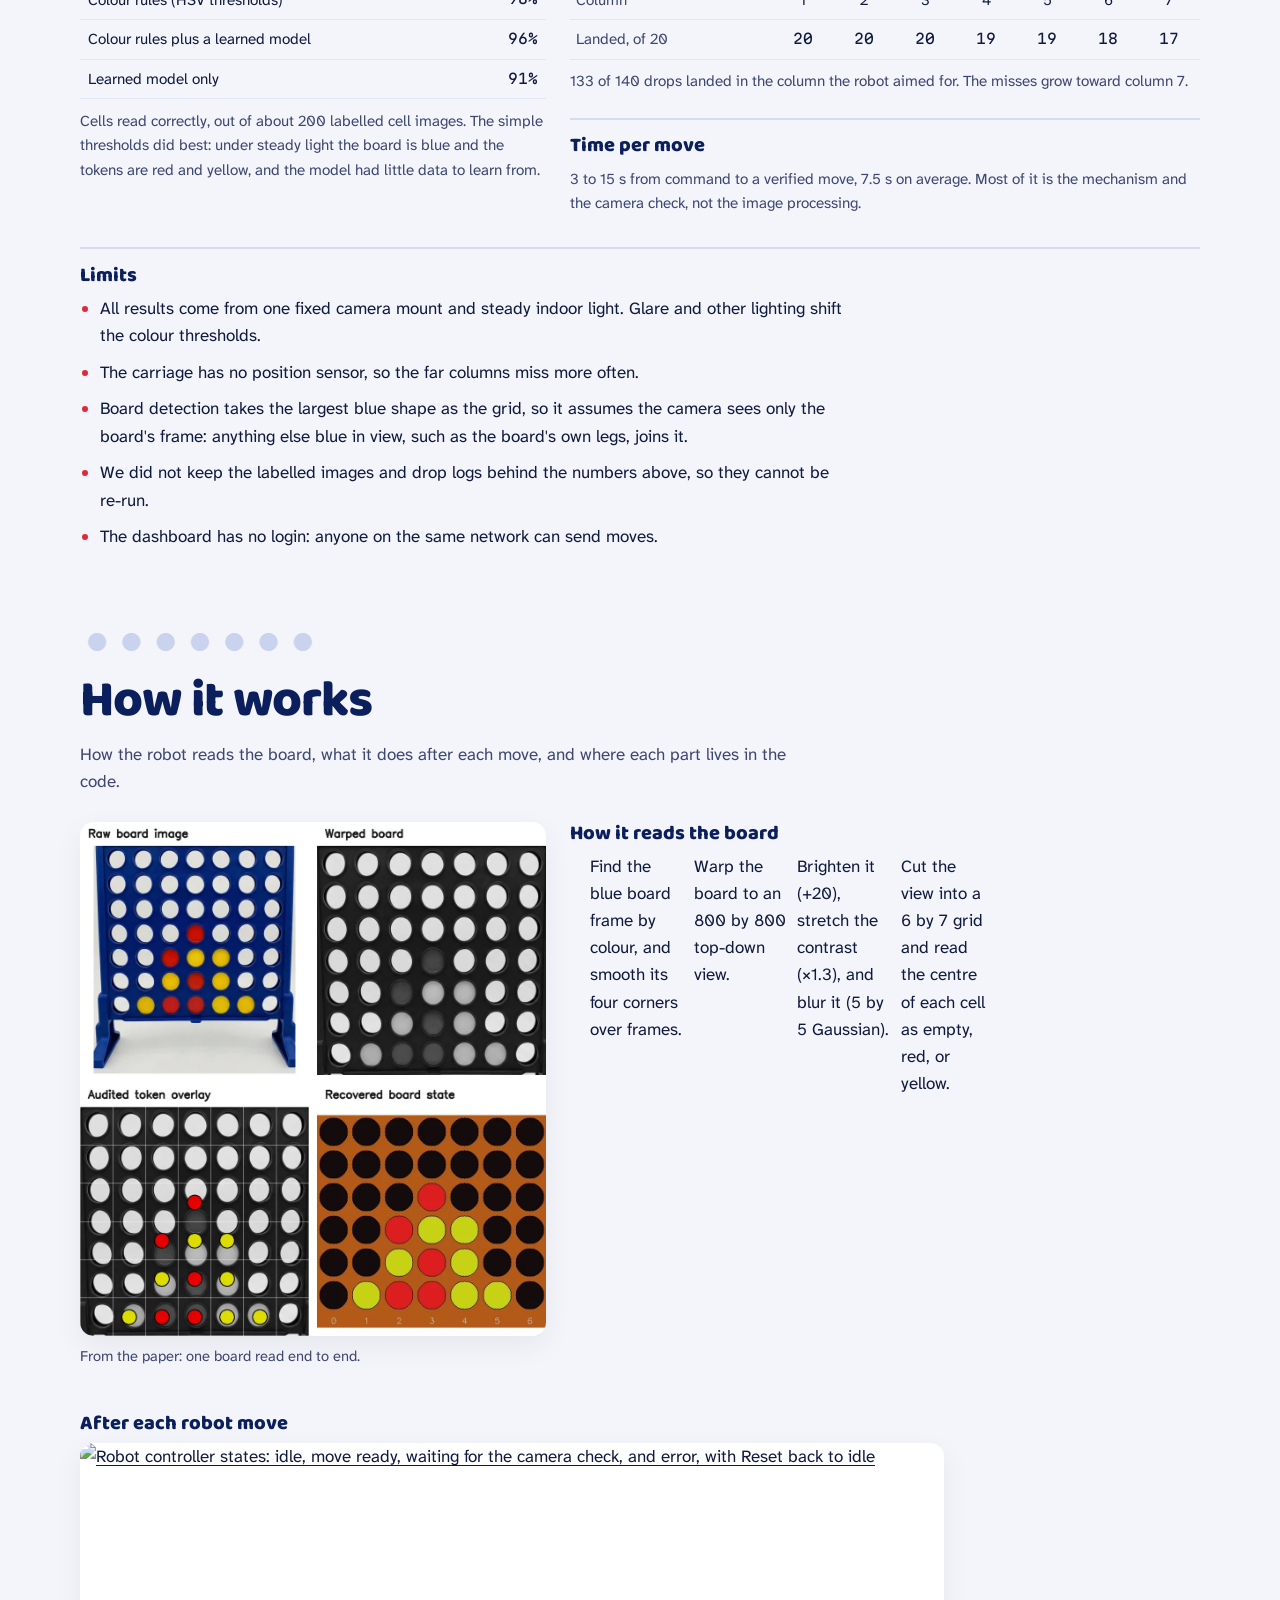
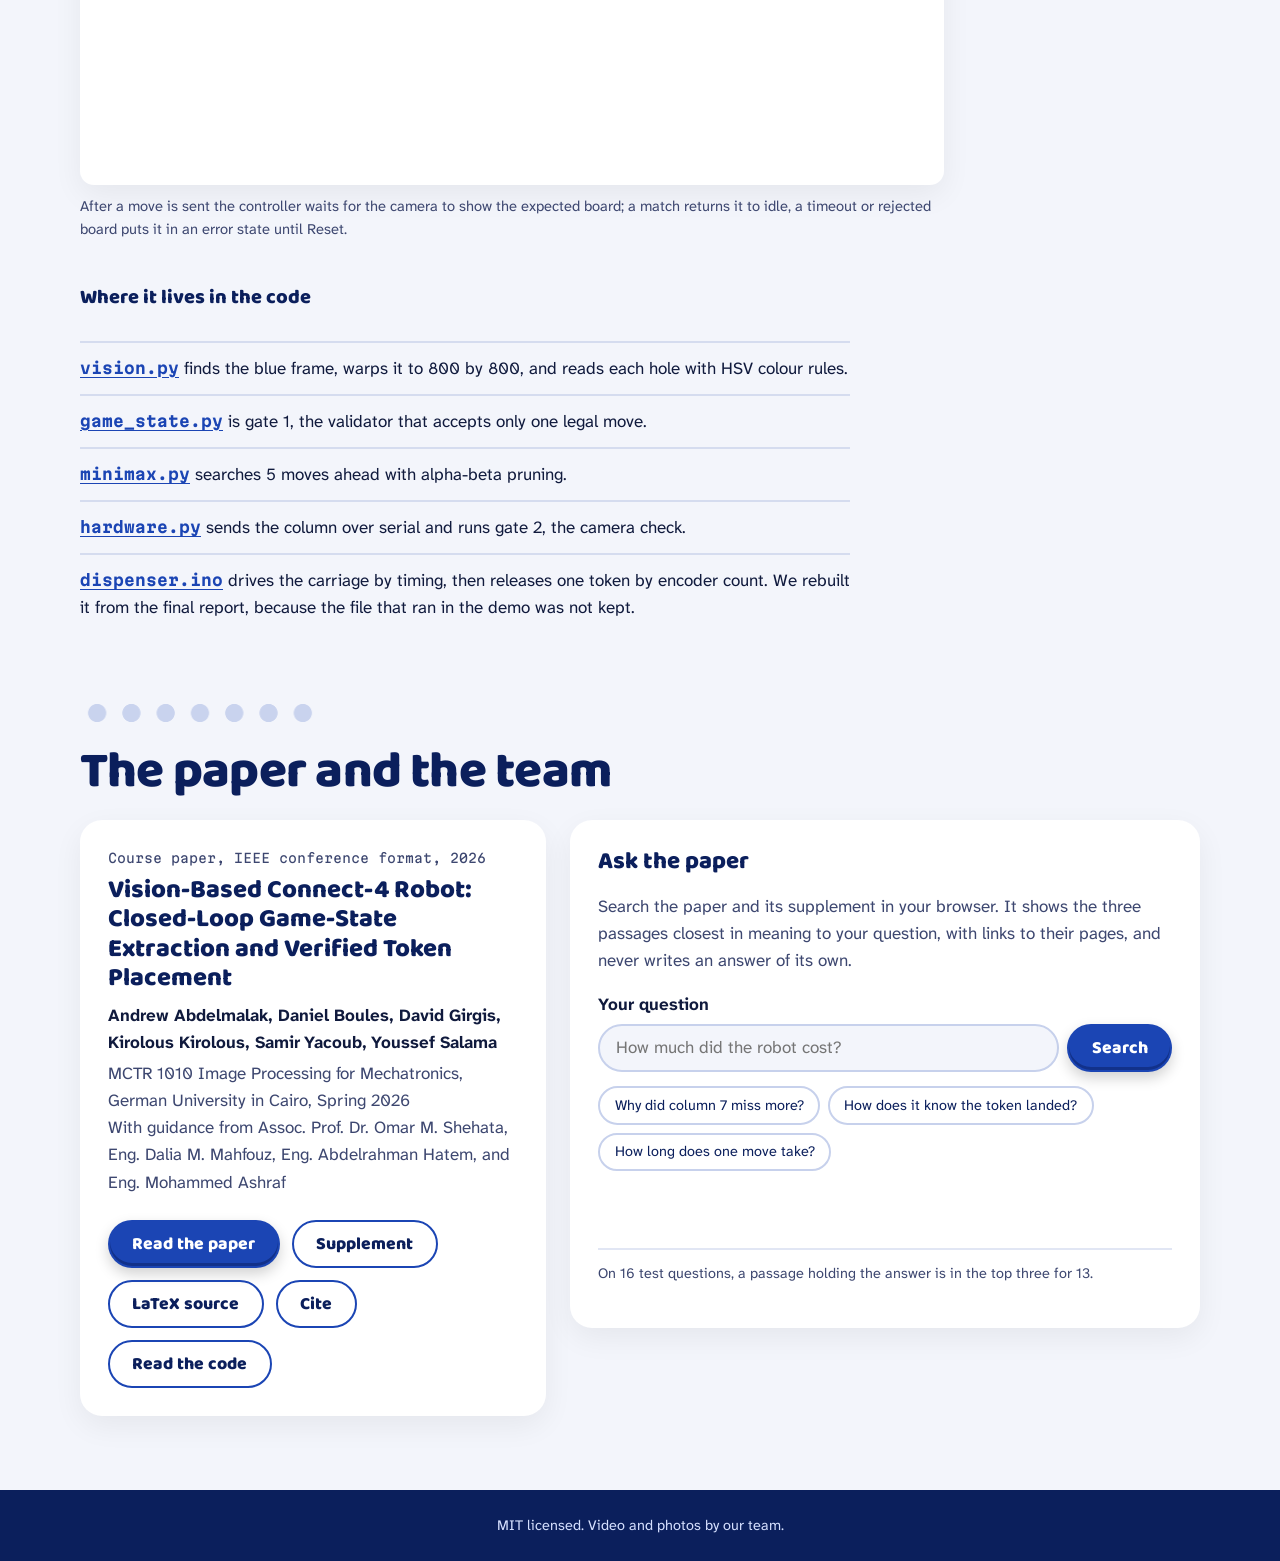
==== commit 8c0ba3d4: "site: polish the board, notes, and step bar - New game and a colour change ask on the board itself (" ====
--- a/site/index.html
+++ b/site/index.html
@@ -96,6 +96,11 @@
         <div class="cols" id="cols" role="group" aria-label="Choose a column to drop your token"></div>
         <div class="board" id="board" aria-hidden="true" data-boot></div>
         <div class="result" id="result" hidden><p id="result-text"></p><button type="button" class="btn btn-yellow" id="again">Play again</button></div>
+        <div class="result confirm" id="confirm" role="alertdialog" aria-labelledby="confirm-title" aria-describedby="confirm-text" hidden>
+          <p id="confirm-title">Start over?</p>
+          <span class="confirm-text" id="confirm-text">The game on the board will be cleared.</span>
+          <span class="confirm-actions"><button type="button" class="btn btn-yellow" id="confirm-yes">Start over</button><button type="button" class="btn btn-line" id="confirm-no">Keep playing</button></span>
+        </div>
         <div class="power" id="power" aria-hidden="true"><p class="power-pill"><span class="lamp"></span><span id="power-pct">Powering on</span></p><p class="power-step" id="power-step">Downloading Python for the browser</p></div>
       </div>
       <p class="status" id="status" role="status" aria-live="polite">The robot is powering on. Pick a column any time: your move waits for it.</p>
@@ -112,7 +117,7 @@
               <option value="5" selected>5, the robot's</option>
             </select>
           </label>
-          <button type="button" class="info" aria-controls="info-depth" aria-expanded="false" aria-label="About moves ahead">i</button>
+          <button type="button" class="info" aria-controls="info-depth" aria-expanded="false" aria-label="About moves ahead"><svg viewBox="0 0 16 16" aria-hidden="true"><circle cx="8" cy="4.2" r="1.5"/><rect x="6.8" y="6.7" width="2.4" height="6.3" rx="1.2"/></svg></button>
           <span class="info-pop" id="info-depth" popover>
             <b class="info-title">Moves ahead</b>
             <span class="info-lead">Minimax plays out every line this many moves deep, yours and its own in turn, then picks the best column.</span>
@@ -123,7 +128,7 @@
           <label class="pick">Arduino
             <select id="speed"><option value="0" selected>Full speed</option><option value="1">Real time</option></select>
           </label>
-          <button type="button" class="info" aria-controls="info-speed" aria-expanded="false" aria-label="About the Arduino speed">i</button>
+          <button type="button" class="info" aria-controls="info-speed" aria-expanded="false" aria-label="About the Arduino speed"><svg viewBox="0 0 16 16" aria-hidden="true"><circle cx="8" cy="4.2" r="1.5"/><rect x="6.8" y="6.7" width="2.4" height="6.3" rx="1.2"/></svg></button>
           <span class="info-pop" id="info-speed" popover>
             <b class="info-title">Arduino speed</b>
             <span class="info-lead">The compiled sketch runs on an emulated Arduino Uno.</span>
@@ -132,7 +137,7 @@
         </span>
         <span class="setting">
           <label class="toggle"><input type="checkbox" role="switch" id="step"> Step by step</label>
-          <button type="button" class="info" aria-controls="info-step" aria-expanded="false" aria-label="About step by step">i</button>
+          <button type="button" class="info" aria-controls="info-step" aria-expanded="false" aria-label="About step by step"><svg viewBox="0 0 16 16" aria-hidden="true"><circle cx="8" cy="4.2" r="1.5"/><rect x="6.8" y="6.7" width="2.4" height="6.3" rx="1.2"/></svg></button>
           <span class="info-pop" id="info-step" popover>
             <b class="info-title">Step by step</b>
             <span class="info-lead">Pauses before each step of a move, so you can follow the camera, the brain, and the Arduino one at a time.</span>
@@ -141,7 +146,6 @@
         </span>
         <button type="button" class="btn-small btn-next" id="next" hidden>Next step</button>
         <button type="button" class="btn-small" id="reset">New game</button>
-        <button type="button" class="btn-small" id="keep" hidden>Keep playing</button>
       </div>
     </div>
 
--- a/site/style.css
+++ b/site/style.css
@@ -116,8 +116,9 @@
 .info {
   appearance: none; flex: none; width: 1.35rem; height: 1.35rem; padding: 0; border-radius: 50%; cursor: pointer;
   border: 2px solid rgba(255, 255, 255, 0.45); background: transparent; color: var(--on-blue-soft);
-  font: 800 0.72rem/1 var(--display); display: grid; place-items: center;
-}
+  display: grid; place-items: center;
+}
+.info svg { width: 0.85rem; height: 0.85rem; fill: currentColor; }
 .info:hover, .info:focus-visible { border-color: var(--yellow); color: var(--yellow); }
 .info:focus-visible { outline: 3px solid var(--yellow); outline-offset: 2px; }
 .info-pop {
@@ -143,6 +144,8 @@
   #info-depth { position-anchor: --info-depth; }
   #info-speed { position-anchor: --info-speed; }
   #info-step { position-anchor: --info-step; }
+  /* on a phone the note spans the screen above its "i", with a margin each side */
+  @media (max-width: 600px) { .info-pop { position-area: top span-all; justify-self: center; } }
 }
 .dock { display: flex; flex-wrap: wrap; gap: 0.5rem 0.9rem; align-items: center; justify-content: center; font-size: 0.86rem; color: var(--on-blue-soft); }
 .seg { border: 0; margin: 0; padding: 0; display: inline-flex; align-items: center; gap: 0.35rem; }
@@ -222,7 +225,8 @@
 .scores span:empty { background: transparent; }
 .scores .best { background: var(--yellow); color: var(--blue-ink); font-weight: 700; }
 
-.cols { position: absolute; inset: 0; display: grid; grid-template-columns: repeat(7, 1fr); padding: 0 var(--gap); z-index: 3; }
+/* each column's hit area is one hole plus one gap wide, so its highlight centres on the holes */
+.cols { position: absolute; inset: 0; display: grid; grid-template-columns: repeat(7, 1fr); padding: 0 calc(var(--gap) / 2); z-index: 3; }
 .col-btn { appearance: none; border: 0; background: transparent; cursor: pointer; padding: 0; border-radius: 999px; }
 .col-btn:hover:not(:disabled), .col-btn:focus-visible { background: rgba(255, 198, 26, 0.18); }
 .col-btn:disabled { cursor: not-allowed; }
@@ -258,7 +262,11 @@
   color: var(--on-blue); background: rgba(255,255,255,0.12); border: 2px solid rgba(255,255,255,0.45);
 }
 .btn-small:hover { background: rgba(255,255,255,0.2); }
-.btn-confirm, .btn-confirm:hover { background: var(--red); border-color: var(--red); color: var(--on-blue); }
+.btn-line { background: transparent; color: var(--on-blue); border-color: rgba(255, 255, 255, 0.6); }
+.btn-line:hover { border-color: var(--on-blue); background: rgba(255, 255, 255, 0.1); }
+.confirm { gap: 0.6rem; }
+.confirm-text { color: var(--on-blue-soft); font-size: 0.95rem; }
+.confirm-actions { display: flex; flex-wrap: wrap; justify-content: center; gap: 0.6rem; margin-top: 0.4rem; }
 .btn-next { background: var(--yellow); border-color: var(--yellow); color: var(--blue-ink); }
 .btn-next:hover { background: #ffd34d !important; }
 .toggle { display: inline-flex; gap: 0.55rem; align-items: center; min-height: 2.4rem; font-size: 0.9rem; color: var(--on-blue-soft); cursor: pointer; }
@@ -309,7 +317,10 @@
 }
 .stage[data-state="pass"]::after { background: var(--yellow); }
 .stage strong { font-size: 0.78rem; line-height: 1.15; max-width: 7.5em; color: var(--on-blue-soft); }
-.stage[data-focus] strong { color: var(--on-blue); text-decoration: underline 2px var(--yellow); text-underline-offset: 4px; }
+.stage[data-focus] strong { color: var(--on-blue); }
+/* the step in focus: a short bar under its whole name, however many lines it takes */
+.stage strong::after { content: ""; display: block; width: 1.6rem; height: 3px; margin: 0.35rem auto 0; border-radius: 2px; } /* every step keeps the room, so the bar never shifts */
+.stage[data-focus] strong::after { background: var(--yellow); }
 .stage[data-state="busy"] strong { color: var(--yellow); }
 .stage-msg { position: absolute; width: 1px; height: 1px; overflow: hidden; clip-path: inset(50%); white-space: nowrap; } /* read out, shown in the caption */
 .stage-msg code, .focus-cap code { font-family: var(--mono); font-size: 0.76rem; }
@@ -378,6 +389,7 @@
 .serial {
   margin: 0; height: calc(4 * 1.35em + 1rem); overflow: auto; padding: 0 0.7rem; border-block: 0.5rem solid #050f33; border-radius: 8px;
   background: #050f33; color: #b9f3c8; font-family: var(--mono); font-size: 0.74rem; line-height: 1.35; white-space: pre-wrap;
+  scrollbar-width: thin; scrollbar-color: #34417a transparent;
 }
 .serial .tx { color: var(--yellow); }
 .pins { margin: 0; display: grid; gap: 0.45rem; align-content: start; font-size: 0.82rem; }
@@ -386,7 +398,7 @@
 .pins dt { color: var(--on-blue-soft); }
 .pins dd { margin: 0; font-family: var(--mono); font-size: 0.78rem; display: flex; align-items: center; gap: 0.4rem; }
 .gear { width: 1rem; height: 1rem; border-radius: 50%; border: 3px dotted var(--on-blue); transform: rotate(var(--turn, 0deg)); }
-.traces { width: 100%; height: 160px; border-radius: 8px; background: #050f33; }
+.traces { width: 100%; height: 152px; border-radius: 8px; background: #050f33; }
 
 /* reading sections on the table */
 section:not(.hero) {
@@ -553,7 +565,6 @@
   .rig { row-gap: 0.7rem; }
   .stepper { padding: 1.9rem 1rem 0.75rem; }
   .instrument { padding-bottom: 0.8rem; }
-  .instrument .traces { height: 136px; }
   .instrument .serial:not(.boot-log) { height: calc(3 * 1.35em + 1rem); }
 }
 @media (max-width: 959px) {
@@ -563,6 +574,7 @@
 @media (max-width: 880px) {
   .tabs button small { display: none; }
   .stage strong { font-size: 0.7rem; }
+  .stepper { padding-inline: 0.6rem; }
   .menu-btn { display: inline-flex; align-items: center; }
   .top nav { display: none; position: absolute; top: 100%; left: 0; right: 0; margin: 0;
     background: var(--blue-ink); padding: 0.5rem clamp(1rem, 4vw, 3rem) 1rem; box-shadow: 0 14px 30px rgba(0, 0, 0, 0.3); }
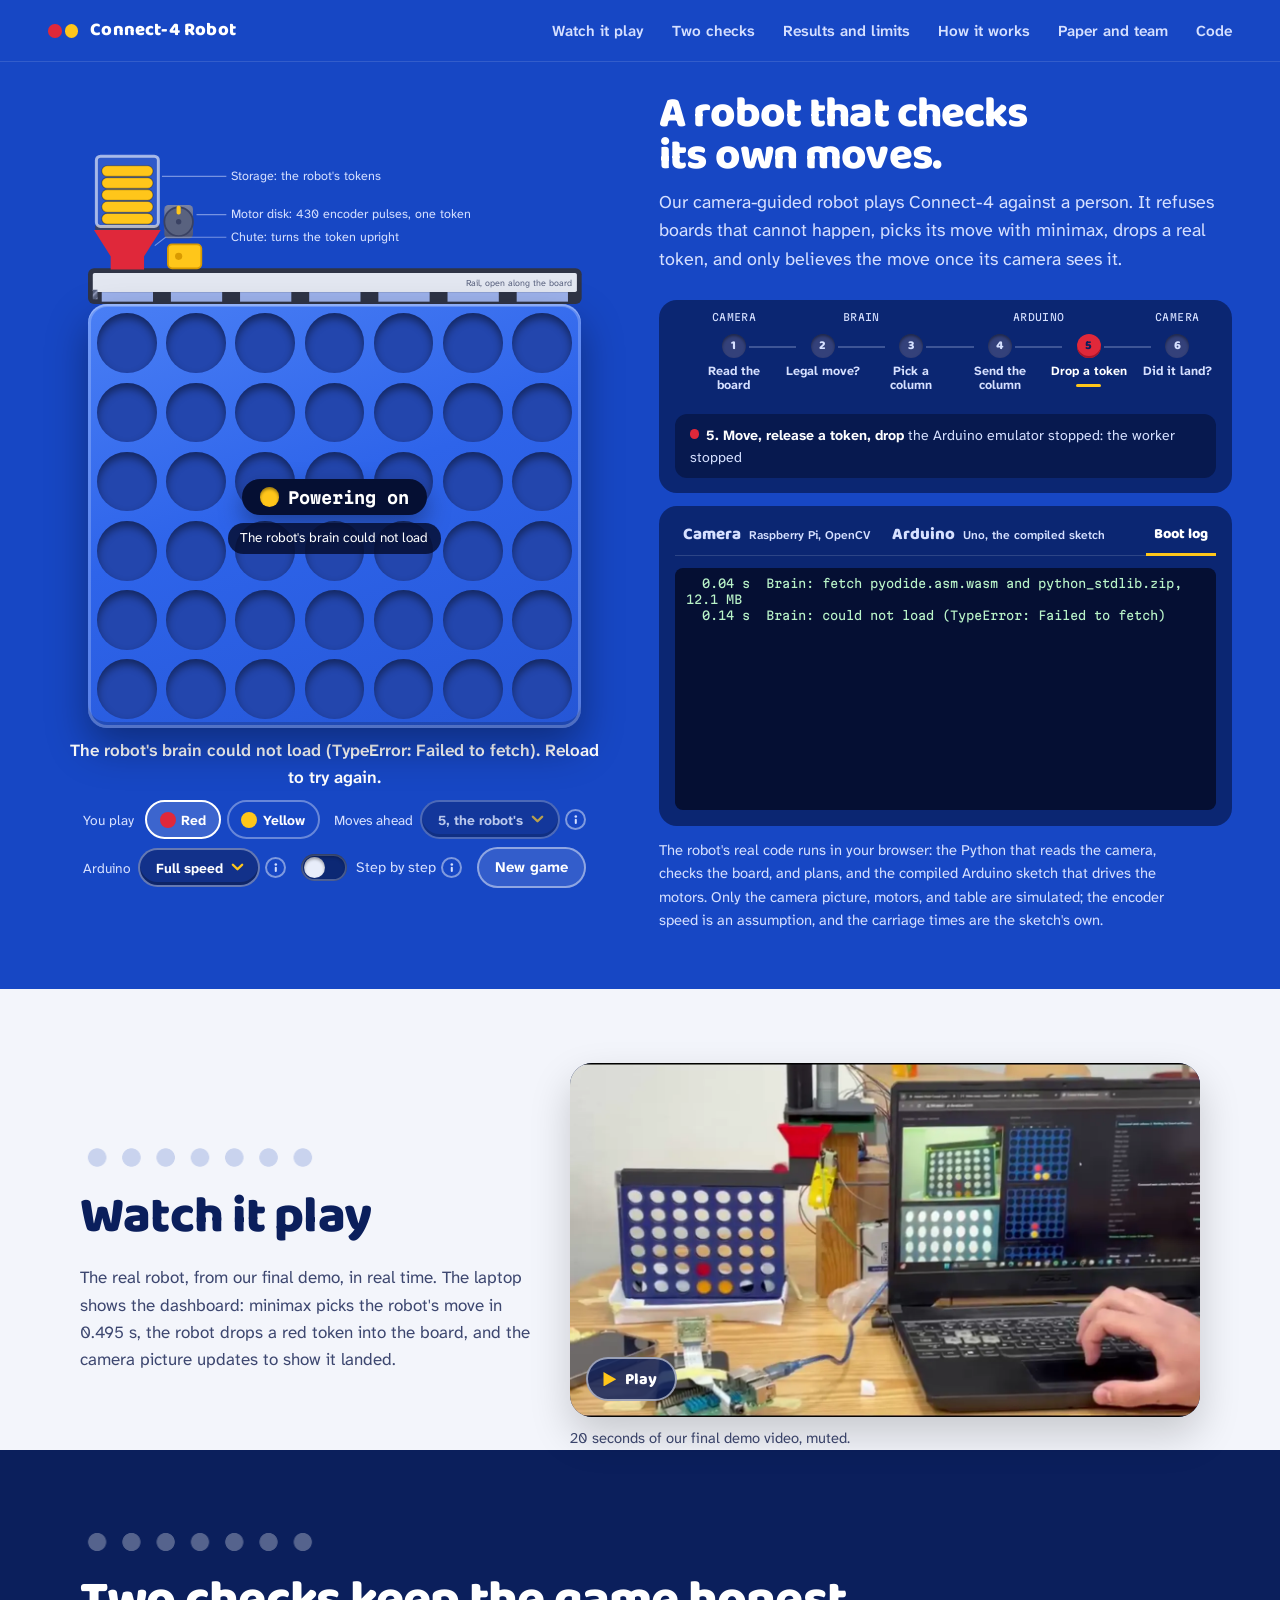
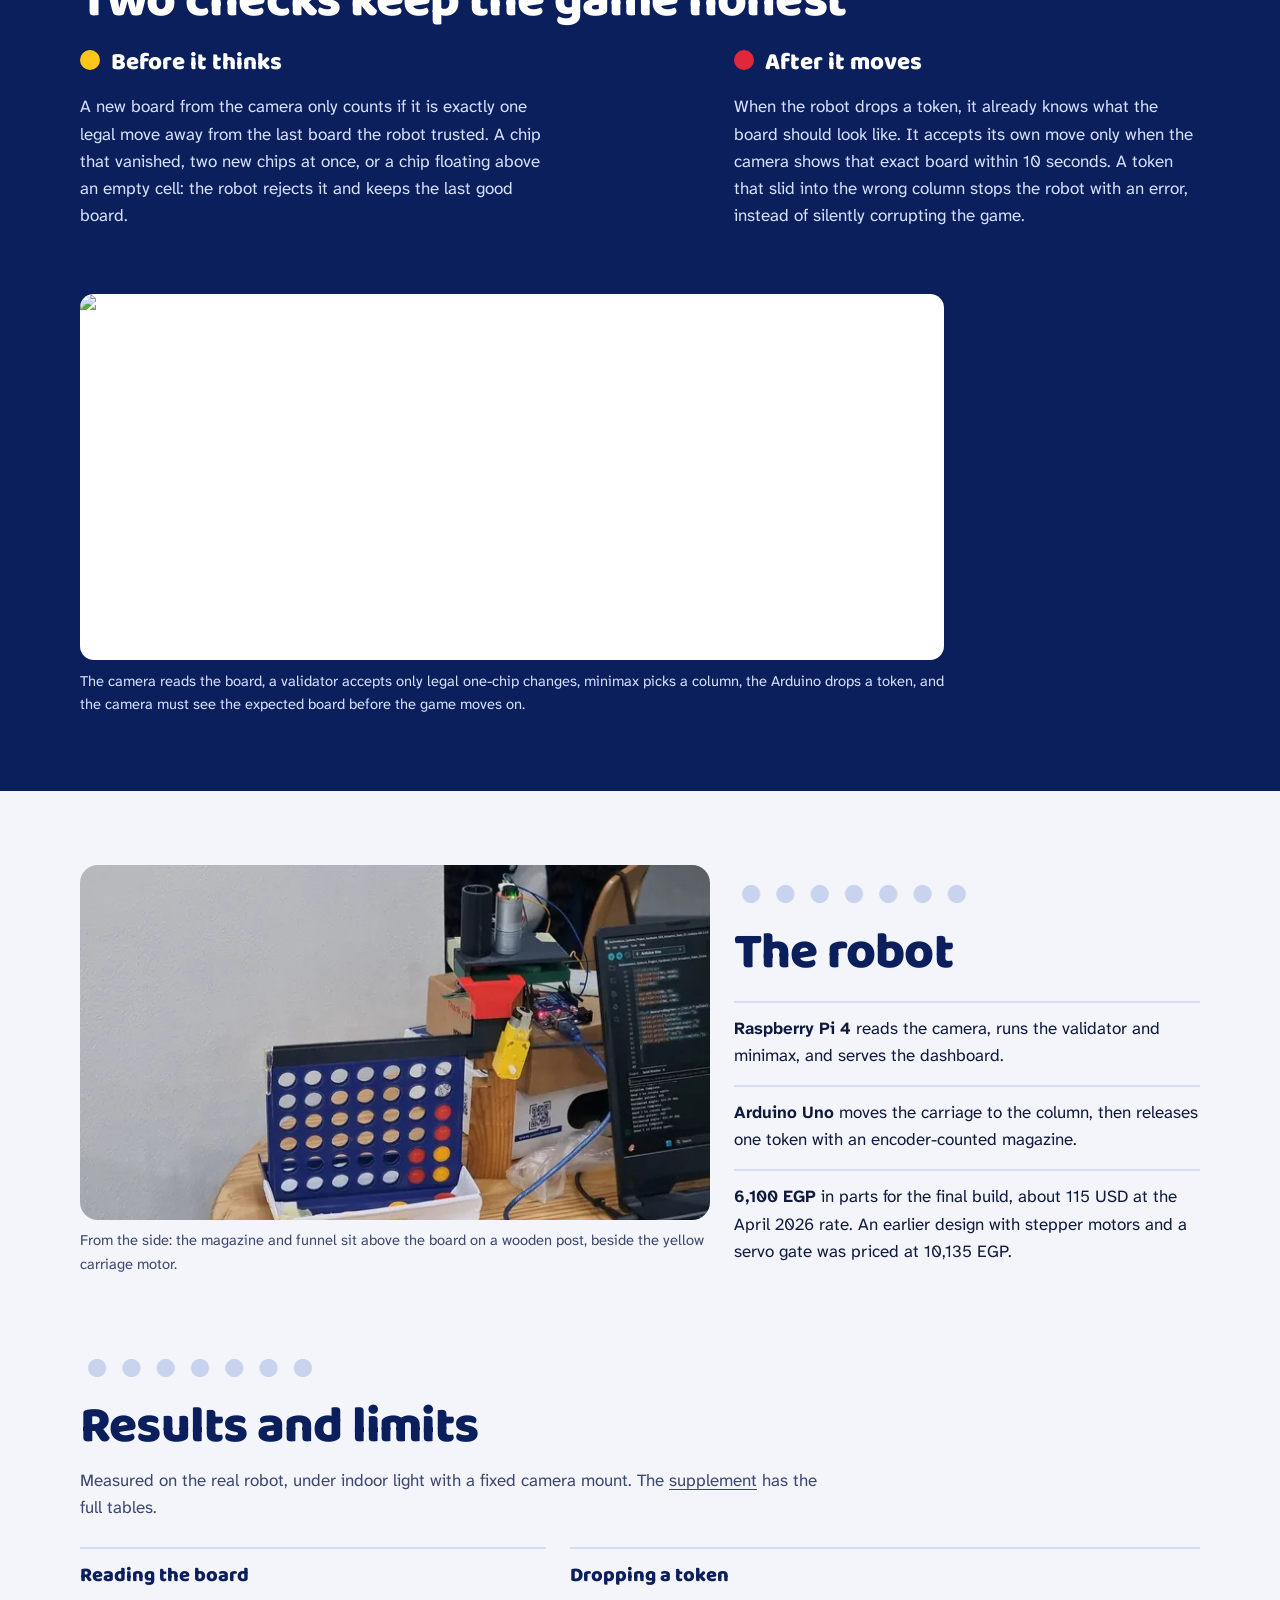
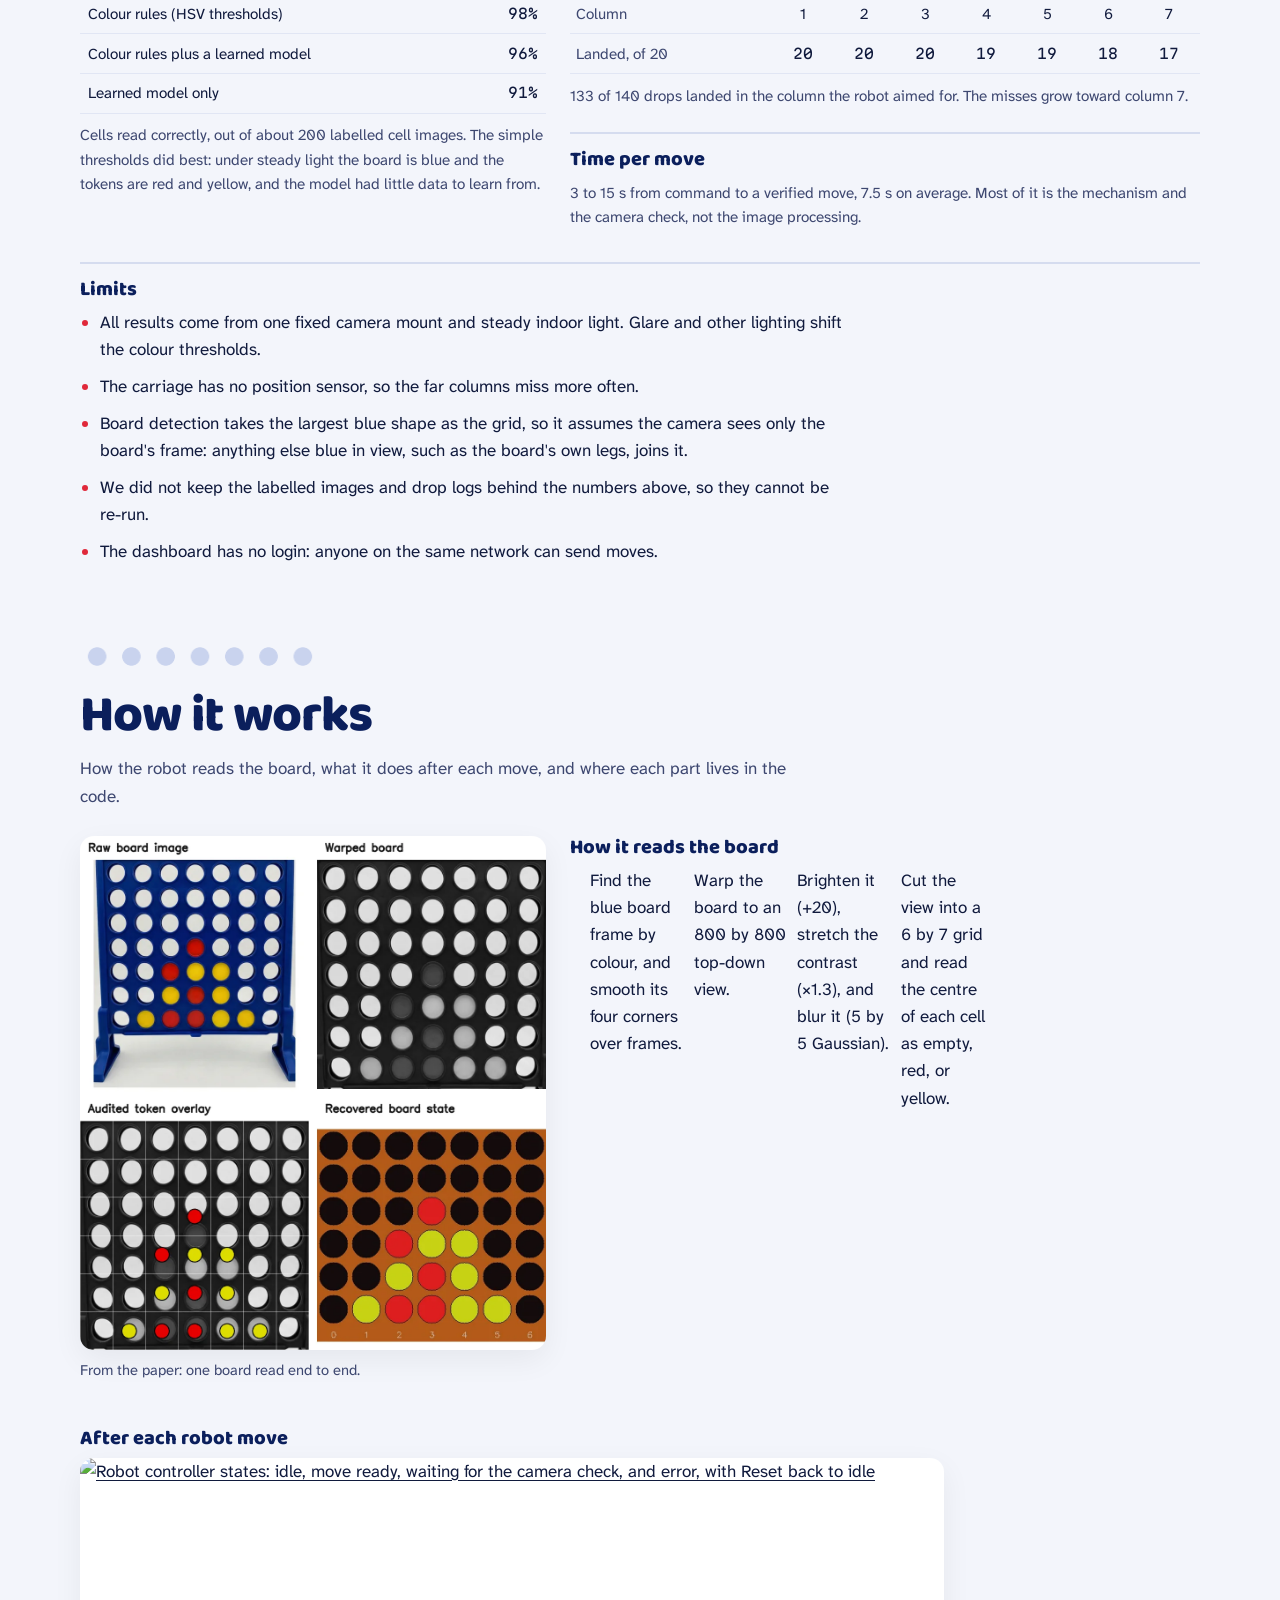
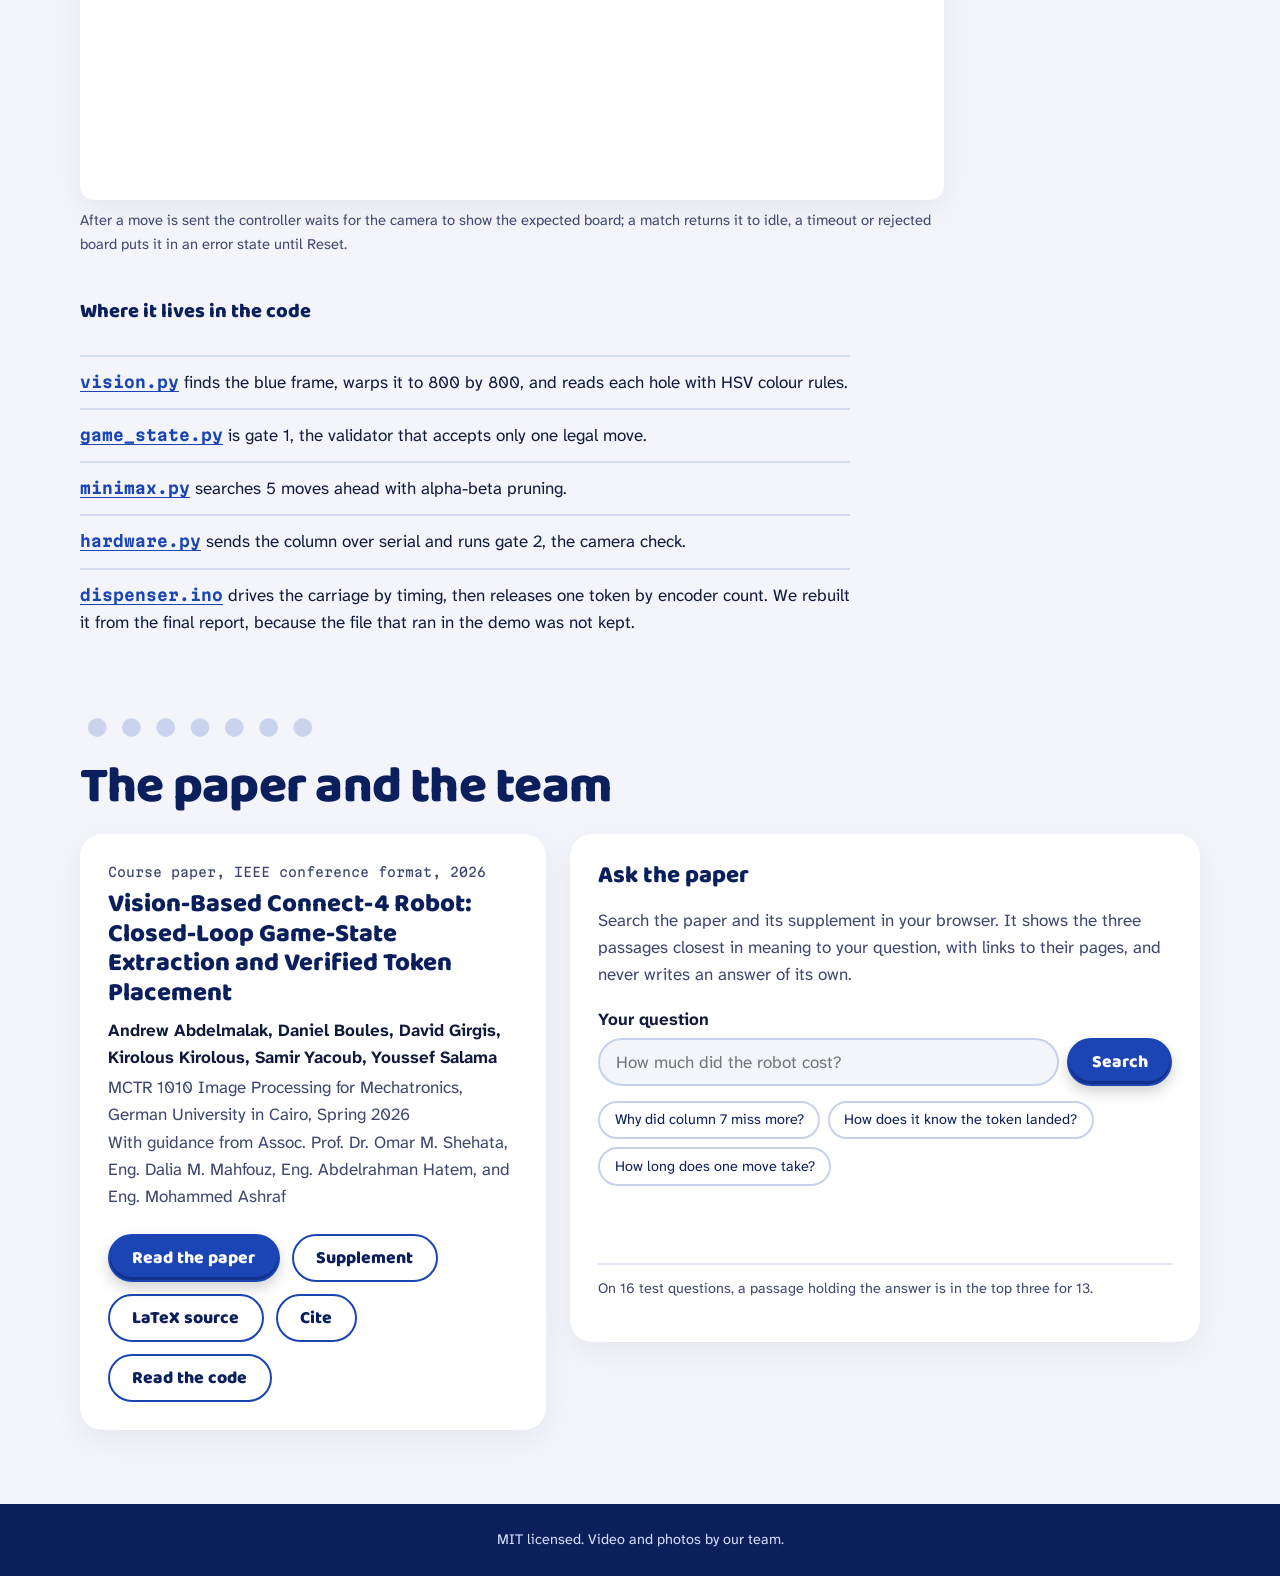
==== commit 54e09ff5: "fix: the rod rests out of the board, so every hole is open for the player At rest the rod waits past" ====
--- a/site/index.html
+++ b/site/index.html
@@ -55,10 +55,11 @@
       <div class="scores" id="scores" aria-hidden="true"></div>
       <div class="dispenser" aria-hidden="true">
         <!-- The dispenser as the camera sees the board: the storage, motor disk,
-             and chute over column 7, and the rail along the board with the
-             carriage, a rod, inside it. At rest the rod covers every hole but
-             column 1; it slides toward the storage to open the target. One
-             unit is a hundredth of a board hole. -->
+             and chute over column 1, and the rail along the board with the
+             carriage, a rod, inside it. At rest the rod waits out of the board,
+             past the storage end, and every hole is open; for column N it slides
+             out over columns 1 to N-1, and the released token rolls along it to
+             column N. One unit is a hundredth of a board hole. -->
         <svg class="mech" id="mech" viewBox="0 0 828 250" data-phase="">
           <defs>
             <pattern id="mx-hatch" width="9" height="9" patternUnits="userSpaceOnUse" patternTransform="rotate(45)"><rect width="9" height="9" fill="#59627f"/><rect width="3.5" height="9" fill="#8b93b3"/></pattern>
@@ -71,9 +72,9 @@
             <g id="mx-slots"></g>
             <text class="mx-tag" x="812" y="220" text-anchor="end">Rail, open along the board</text>
           </g>
-          <g class="part p-rod" clip-path="url(#mx-chan)"><rect id="mx-rod" x="132" y="226" width="828" height="16" fill="url(#mx-hatch)"/></g>
+          <g class="part p-rod" clip-path="url(#mx-chan)"><rect id="mx-rod" x="-812" y="226" width="828" height="16" fill="url(#mx-hatch)"/></g>
           <rect id="mx-roll" x="0" y="226" width="828" height="1" fill="none"/>
-          <g transform="translate(828 0) scale(-1 1)"><!-- the storage end, drawn once and mirrored to the right -->
+          <g><!-- the storage end, over column 1 -->
           <g class="part p-rod"><rect x="134" y="150" width="56" height="40" rx="7" fill="#ffc61a" stroke="#d99a00" stroke-width="3"/><circle cx="152" cy="170" r="6" fill="#d99a00"/></g>
           <g class="part p-store">
             <rect x="128" y="84" width="48" height="56" rx="7" fill="url(#mx-steel)"/>
@@ -85,10 +86,10 @@
           <path class="part p-chute" d="M10 126 H122 L94 170 V192 H38 V170 Z" fill="#e0283a"/>
           </g>
           <g class="mx-labels">
-            <path d="M704 36 H596 M646 100 H596 M716 152 L698 138 H596" fill="none"/>
-            <text x="588" y="42" text-anchor="end">Storage: the robot's tokens</text>
-            <text x="588" y="106" text-anchor="end">Motor disk: 430 encoder pulses, one token</text>
-            <text x="588" y="144" text-anchor="end">Chute: turns the token upright</text>
+            <path d="M124 36 H232 M182 100 H232 M112 152 L130 138 H232" fill="none"/>
+            <text x="240" y="42">Storage: the robot's tokens</text>
+            <text x="240" y="106">Motor disk: 430 encoder pulses, one token</text>
+            <text x="240" y="144">Chute: turns the token upright</text>
           </g>
         </svg>
       </div>
--- a/site/style.css
+++ b/site/style.css
@@ -79,7 +79,7 @@
 /* hero: the whole region is board blue */
 .hero {
   background: var(--field); color: var(--on-blue);
-  padding: 1rem clamp(1rem, 4vw, 3rem) clamp(2rem, 5vw, 3.5rem);
+  padding: 1.9rem clamp(1rem, 4vw, 3rem) clamp(2rem, 5vw, 3.5rem);
 }
 .hero-copy { grid-area: copy; }
 .hero h1 {
@@ -550,13 +550,13 @@
 
 /* Keep the whole game column (scores, dispenser, board, status, and dock) inside
    one laptop screen: the board follows the screen's height as well as its width.
-   16rem and the 56px header are everything in that column but the dispenser
+   16.9rem and the 56px header are everything in that column but the dispenser
    (2.5 cells) and the board (7.12 cells). */
 @media (min-width: 960px) {
-  :root { --chrome: 16rem; --cell: max(2.2rem, min(clamp(2.4rem, 6.2vw, 4.1rem), calc((100svh - 56px - var(--chrome)) / 9.62))); }
+  :root { --chrome: 16.9rem; --cell: max(2.2rem, min(clamp(2.4rem, 6.2vw, 4.1rem), calc((100svh - 56px - var(--chrome)) / 9.62))); }
 }
 /* narrower columns wrap the dock to three or four rows */
-@media (min-width: 960px) and (max-width: 1179px) { :root { --chrome: 22rem; } }
+@media (min-width: 960px) and (max-width: 1179px) { :root { --chrome: 22.9rem; } }
 @media (min-width: 960px) and (max-width: 1250px) { .tabs button small { display: none; } }
 /* short screens: a smaller headline and tighter panels keep the instrument in view */
 @media (min-width: 960px) and (max-height: 820px) {
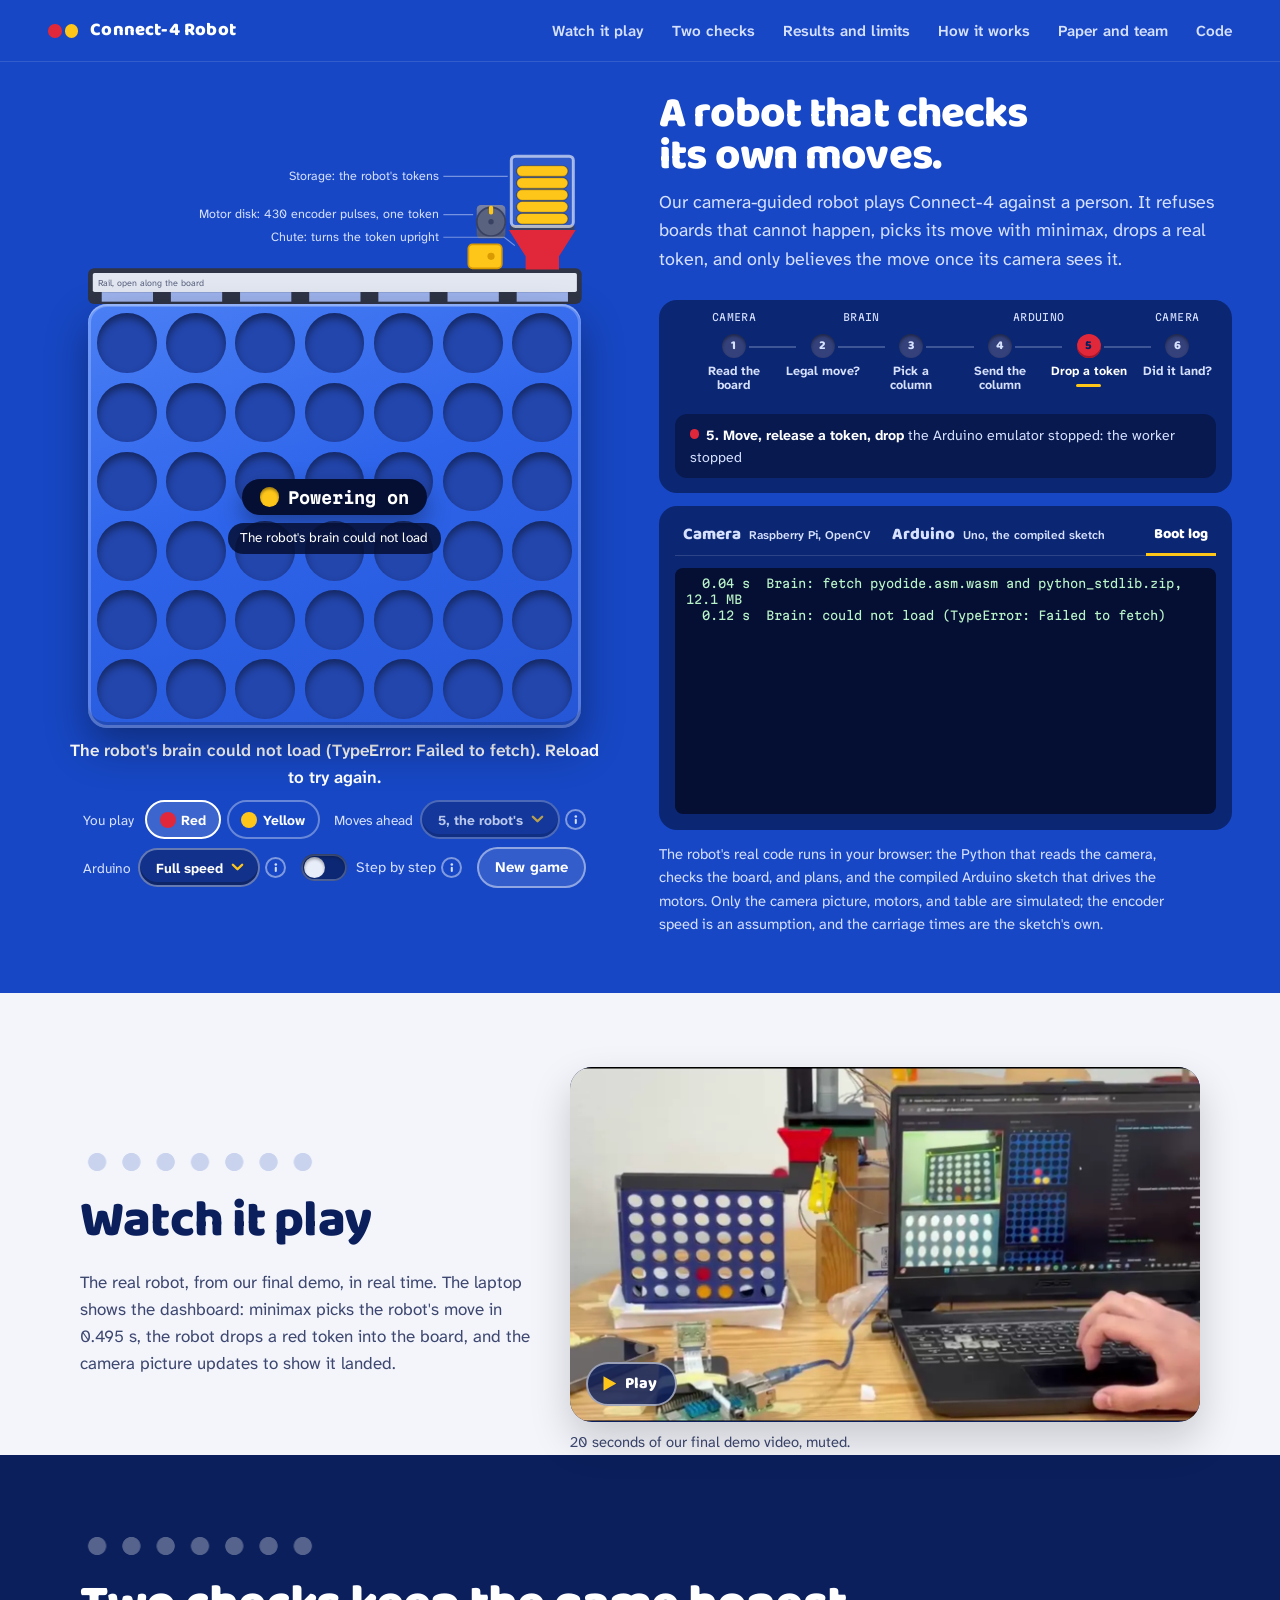
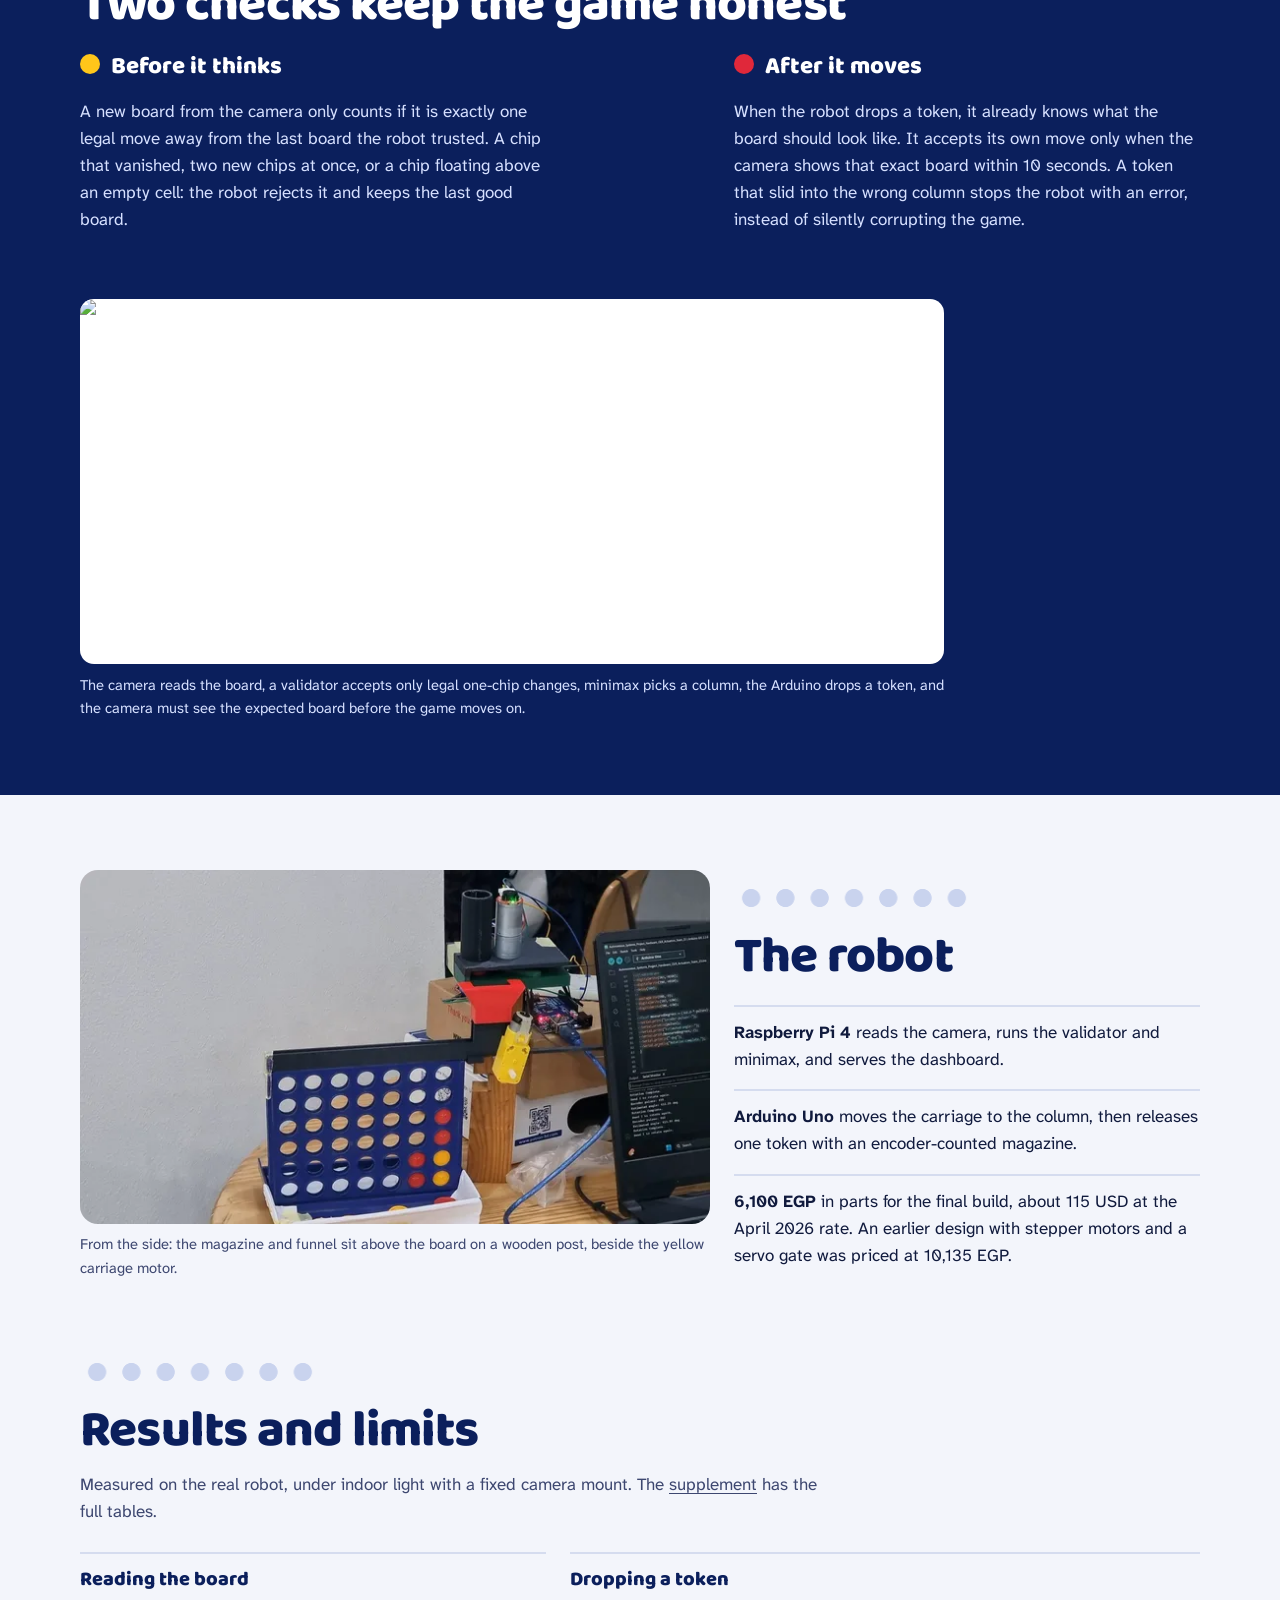
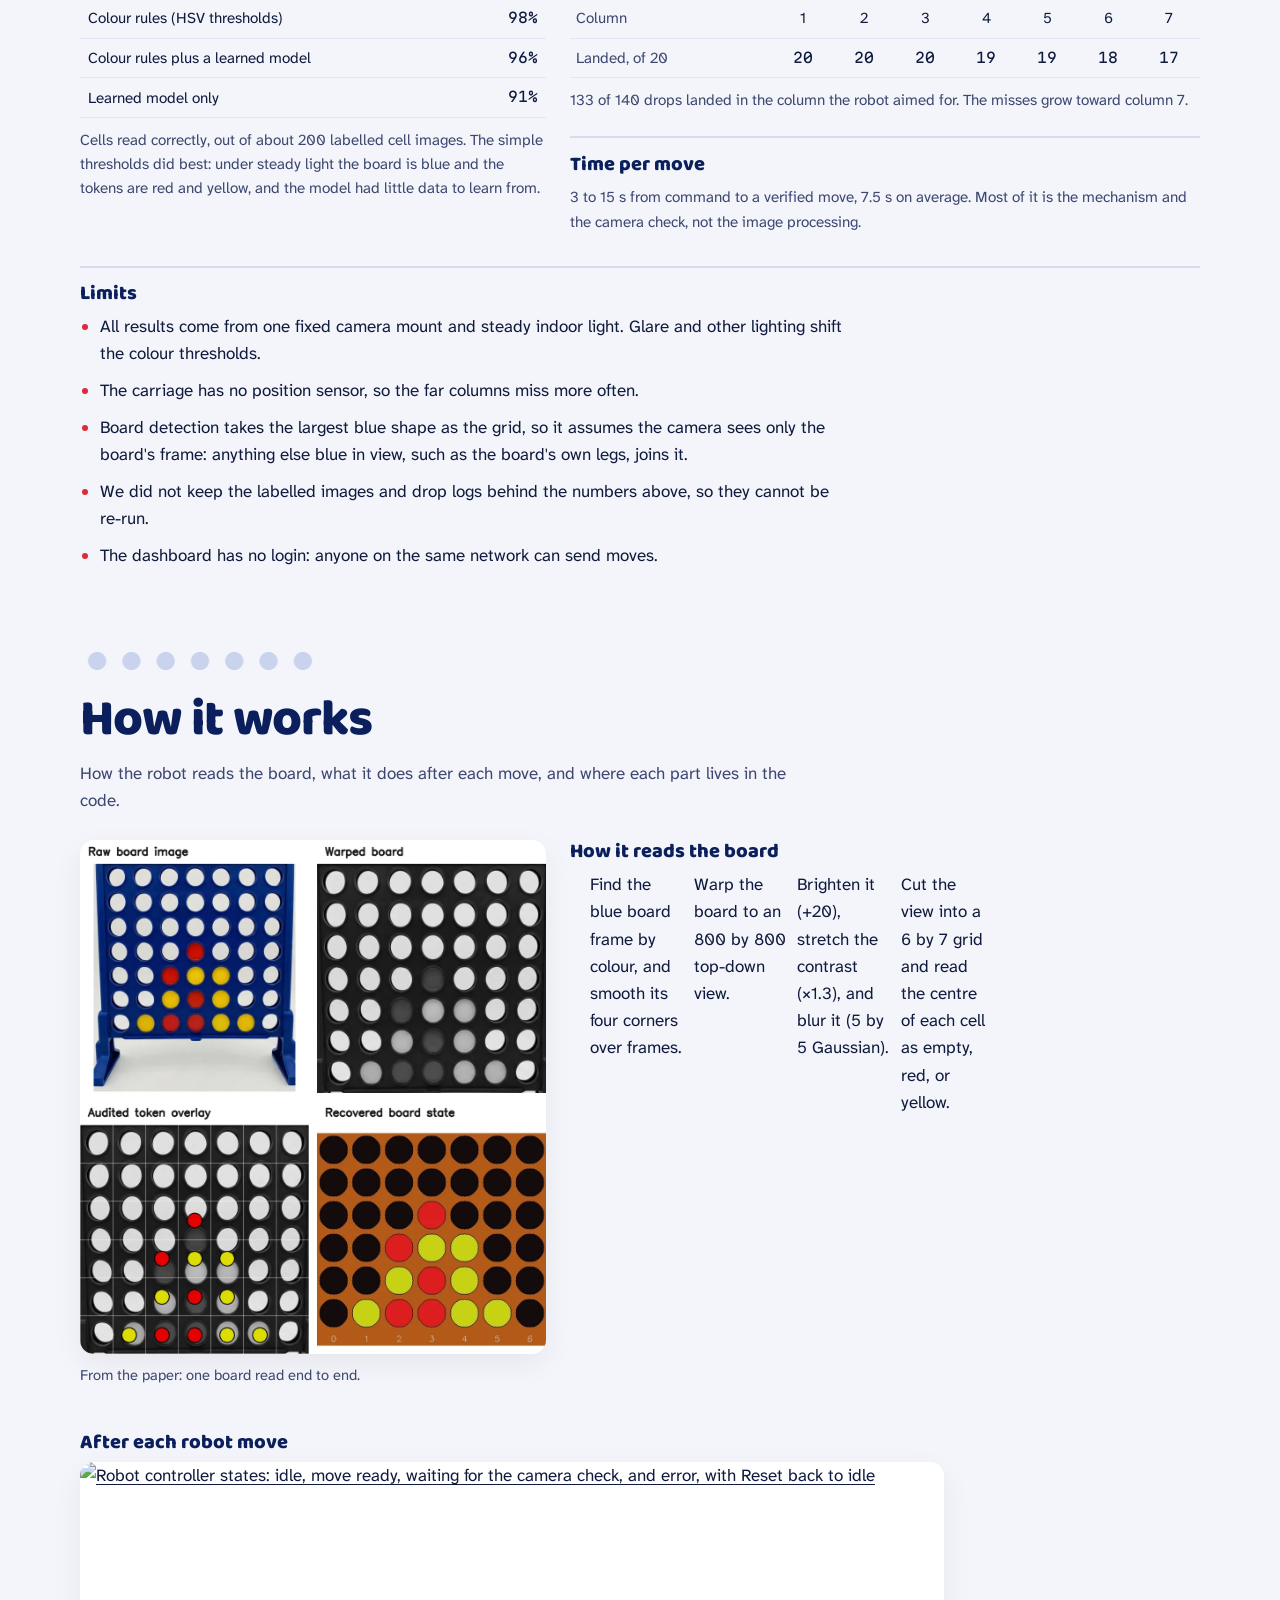
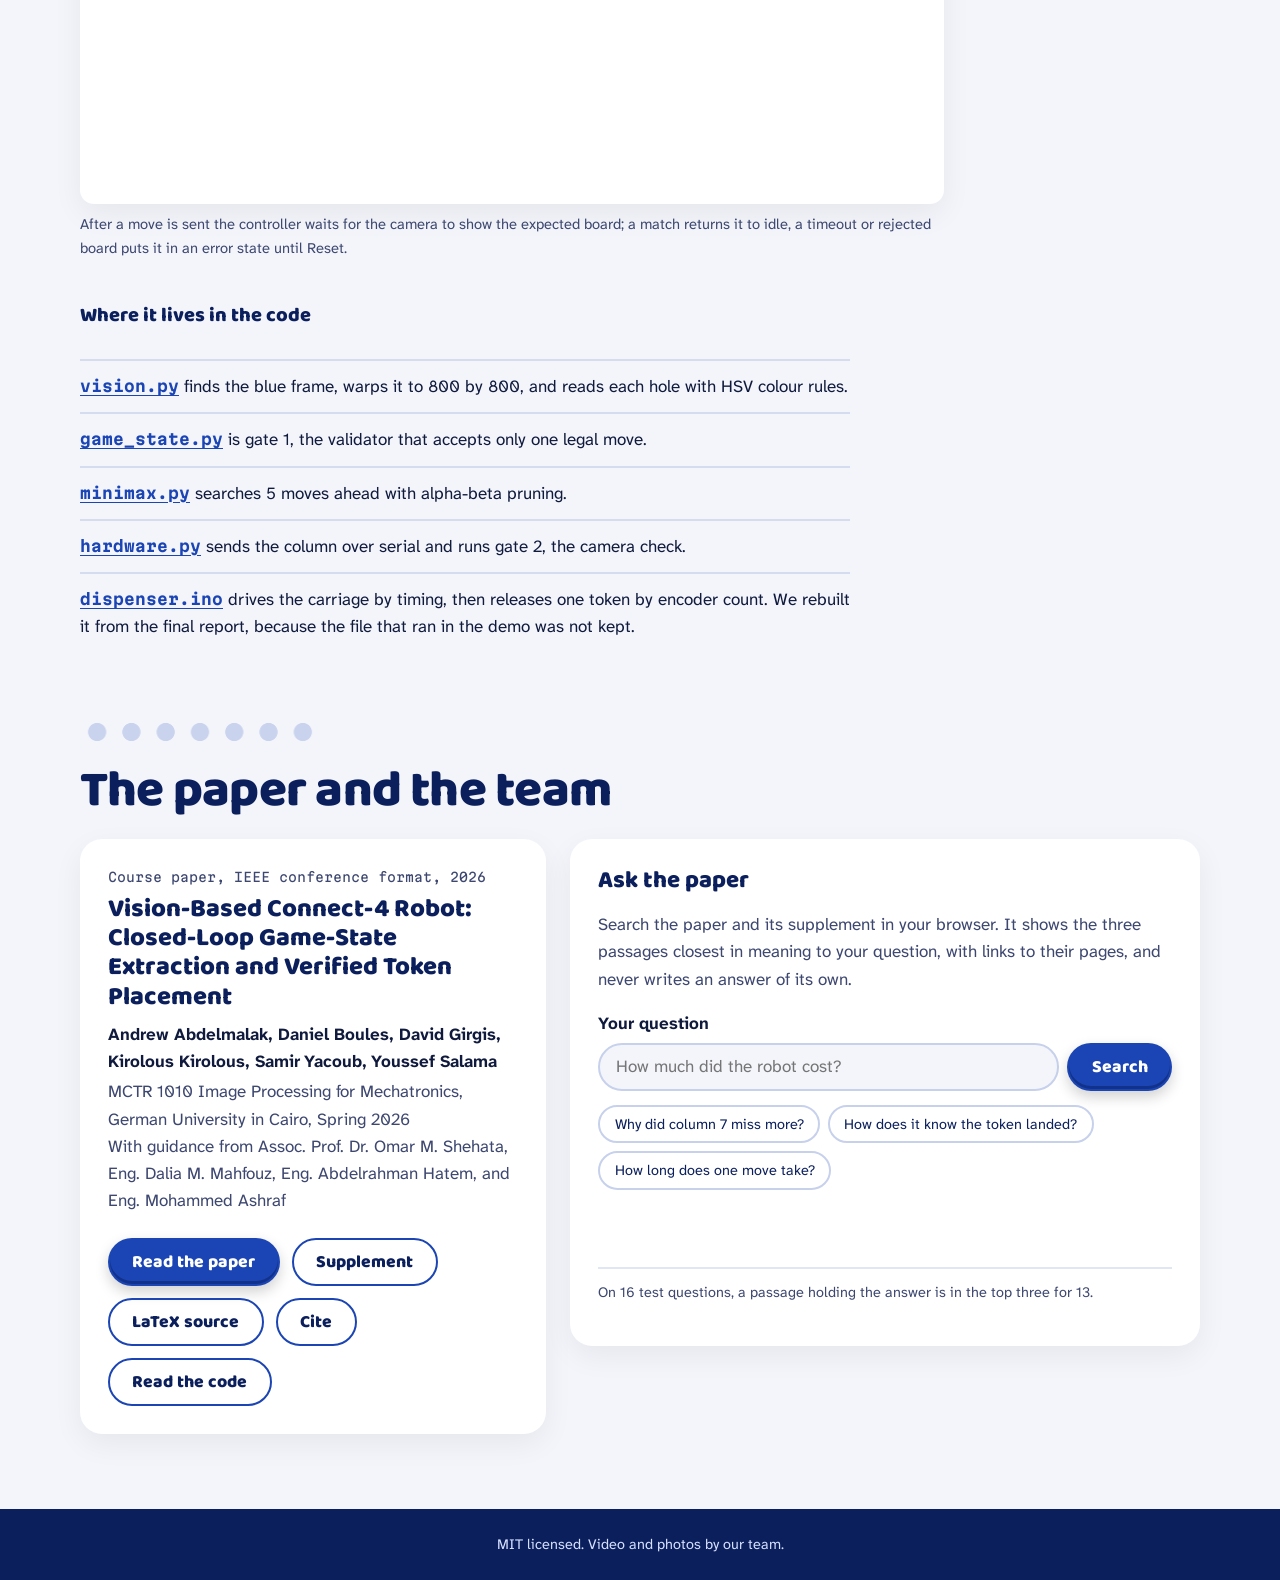
==== commit cc038d8d: "site: draw the board from the player's side, storage and rod at the right Column 1, under the storag" ====
--- a/site/index.html
+++ b/site/index.html
@@ -54,12 +54,12 @@
       <p class="scores-cap" id="scores-cap" hidden>The robot's score for each column. The highlighted one is its pick.</p>
       <div class="scores" id="scores" aria-hidden="true"></div>
       <div class="dispenser" aria-hidden="true">
-        <!-- The dispenser as the camera sees the board: the storage, motor disk,
-             and chute over column 1, and the rail along the board with the
-             carriage, a rod, inside it. At rest the rod waits out of the board,
-             past the storage end, and every hole is open; for column N it slides
-             out over columns 1 to N-1, and the released token rolls along it to
-             column N. One unit is a hundredth of a board hole. -->
+        <!-- The dispenser from the player's side: the storage, motor disk, and
+             chute at the right end, over column 1, and the rail along the board
+             with the carriage, a rod, inside it. At rest the rod waits out of
+             the board past the storage end, and every hole is open; for column N
+             it slides in over columns 1 to N-1, and the released token rolls
+             along it to column N. One unit is a hundredth of a board hole. -->
         <svg class="mech" id="mech" viewBox="0 0 828 250" data-phase="">
           <defs>
             <pattern id="mx-hatch" width="9" height="9" patternUnits="userSpaceOnUse" patternTransform="rotate(45)"><rect width="9" height="9" fill="#59627f"/><rect width="3.5" height="9" fill="#8b93b3"/></pattern>
@@ -70,11 +70,11 @@
             <rect x="0" y="190" width="828" height="60" rx="10" fill="#2f3446"/>
             <rect x="8" y="198" width="812" height="32" rx="3" fill="#e3e7f1"/>
             <g id="mx-slots"></g>
-            <text class="mx-tag" x="812" y="220" text-anchor="end">Rail, open along the board</text>
+            <text class="mx-tag" x="16" y="220">Rail, open along the board</text>
           </g>
-          <g class="part p-rod" clip-path="url(#mx-chan)"><rect id="mx-rod" x="-812" y="226" width="828" height="16" fill="url(#mx-hatch)"/></g>
+          <g class="part p-rod" clip-path="url(#mx-chan)"><rect id="mx-rod" x="820" y="226" width="828" height="16" fill="url(#mx-hatch)"/></g>
           <rect id="mx-roll" x="0" y="226" width="828" height="1" fill="none"/>
-          <g><!-- the storage end, over column 1 -->
+          <g transform="translate(828 0) scale(-1 1)"><!-- the storage end, drawn once and mirrored to the right, over column 1 -->
           <g class="part p-rod"><rect x="134" y="150" width="56" height="40" rx="7" fill="#ffc61a" stroke="#d99a00" stroke-width="3"/><circle cx="152" cy="170" r="6" fill="#d99a00"/></g>
           <g class="part p-store">
             <rect x="128" y="84" width="48" height="56" rx="7" fill="url(#mx-steel)"/>
@@ -86,10 +86,10 @@
           <path class="part p-chute" d="M10 126 H122 L94 170 V192 H38 V170 Z" fill="#e0283a"/>
           </g>
           <g class="mx-labels">
-            <path d="M124 36 H232 M182 100 H232 M112 152 L130 138 H232" fill="none"/>
-            <text x="240" y="42">Storage: the robot's tokens</text>
-            <text x="240" y="106">Motor disk: 430 encoder pulses, one token</text>
-            <text x="240" y="144">Chute: turns the token upright</text>
+            <path d="M704 36 H596 M646 100 H596 M716 152 L698 138 H596" fill="none"/>
+            <text x="588" y="42" text-anchor="end">Storage: the robot's tokens</text>
+            <text x="588" y="106" text-anchor="end">Motor disk: 430 encoder pulses, one token</text>
+            <text x="588" y="144" text-anchor="end">Chute: turns the token upright</text>
           </g>
         </svg>
       </div>
@@ -175,6 +175,7 @@
           <figure><div class="cam-img" id="cam-grid"></div><figcaption>Warped to a square</figcaption></figure>
           <figure><div class="mini" id="cam-board" role="img" aria-label="Board as read"></div><figcaption id="cam-read">Board as read</figcaption></figure>
         </div>
+            <p class="cam-note">The camera's picture is mirrored from your view: column 1 is on its left.</p>
           </div>
           <div class="tab-panel" role="tabpanel" id="panel-arduino" aria-labelledby="tab-arduino" data-panel="arduino" data-off>
             <div class="ard-live">
--- a/site/style.css
+++ b/site/style.css
@@ -220,6 +220,10 @@
 
 .scores-cap[hidden] { display: block; visibility: hidden; } /* keeps the board still when the scores appear */
 .scores-cap { margin: 0; font-size: 0.8rem; color: var(--on-blue-soft); text-align: center; }
+/* The board is drawn from the player's side: column 1, under the storage and
+   chute, is at the right, so the board, its columns, and the scores run right
+   to left. The camera's own picture (the Camera tab) stays as it sees it. */
+.board, .cols, .scores { direction: rtl; }
 .scores { display: grid; grid-template-columns: repeat(7, var(--cell)); gap: var(--gap); padding: 0 var(--gap); min-height: 1.5rem; }
 .scores span { text-align: center; font-family: var(--mono); font-size: clamp(0.6rem, 1.6vw, 0.75rem); line-height: 1.5rem; border-radius: 999px; color: var(--on-blue-soft); background: rgba(11, 38, 114, 0.6); }
 .scores span:empty { background: transparent; }
@@ -384,6 +388,7 @@
 .cam-img { aspect-ratio: 1; border-radius: 8px; background: #071a52; }
 .cam-views figcaption { color: var(--on-blue-soft); font-size: 0.78rem; margin-top: 0.3rem; line-height: 1.3; }
 .instrument .mini { padding: 5px; gap: 3px; background: var(--blue); }
+.cam-note { margin: 0; font-size: 0.78rem; color: var(--on-blue-soft); }
 .cam-views .mini:empty { aspect-ratio: 7 / 6; }
 .ard-live { display: grid; grid-template-columns: minmax(0, 1.2fr) minmax(0, 1fr); gap: 0.7rem; }
 .serial {
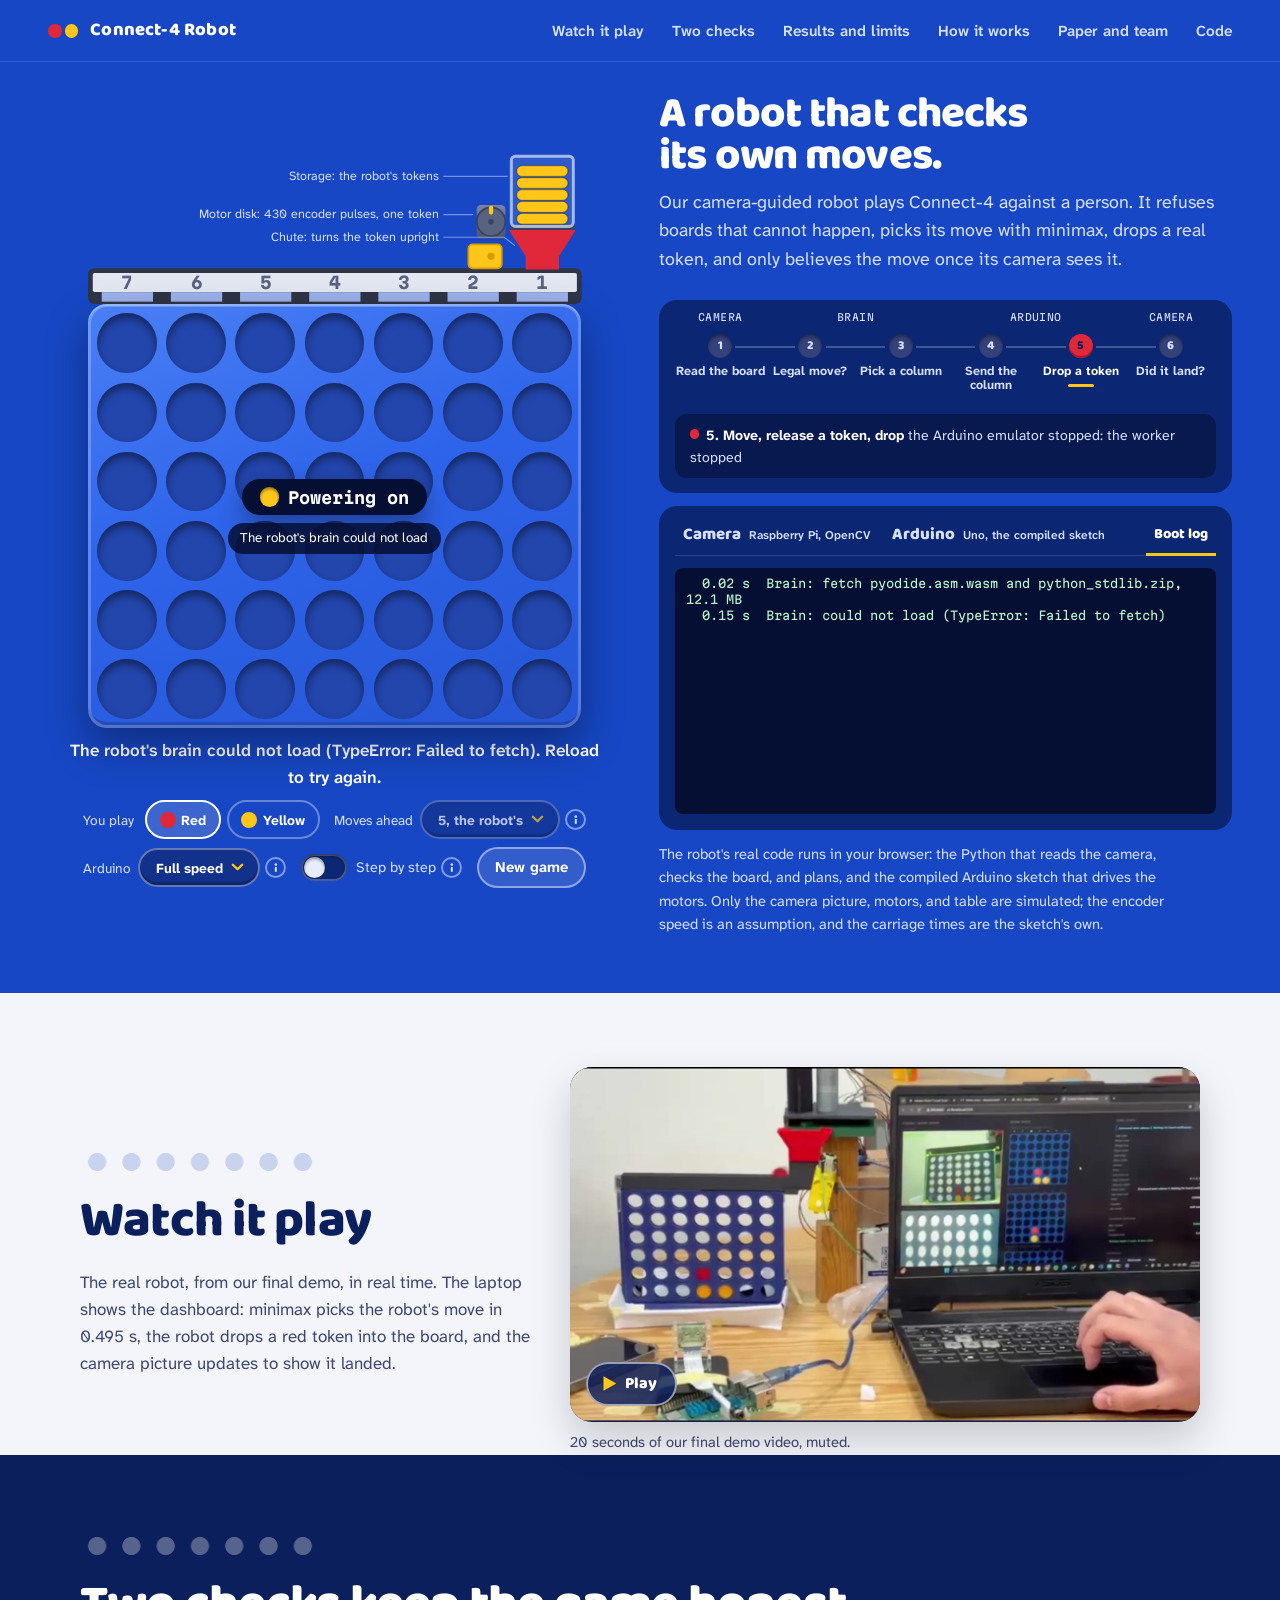
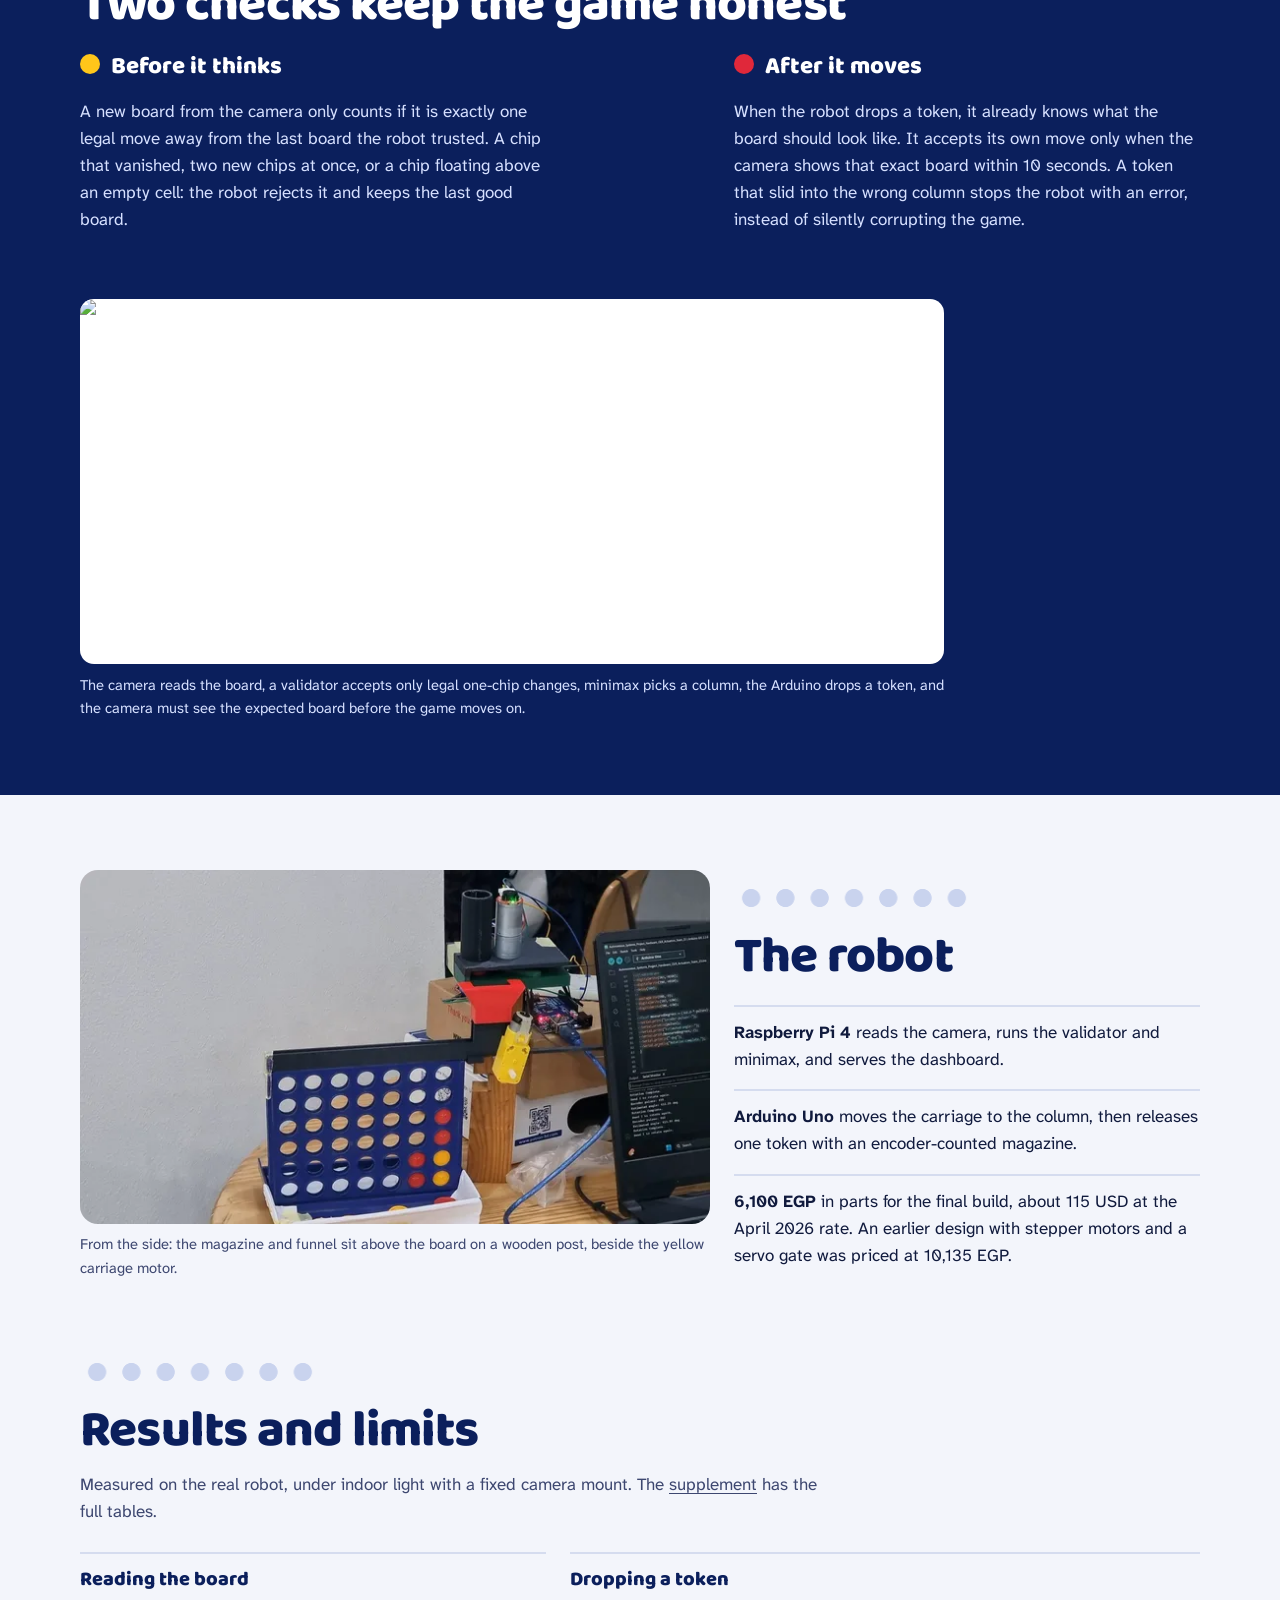
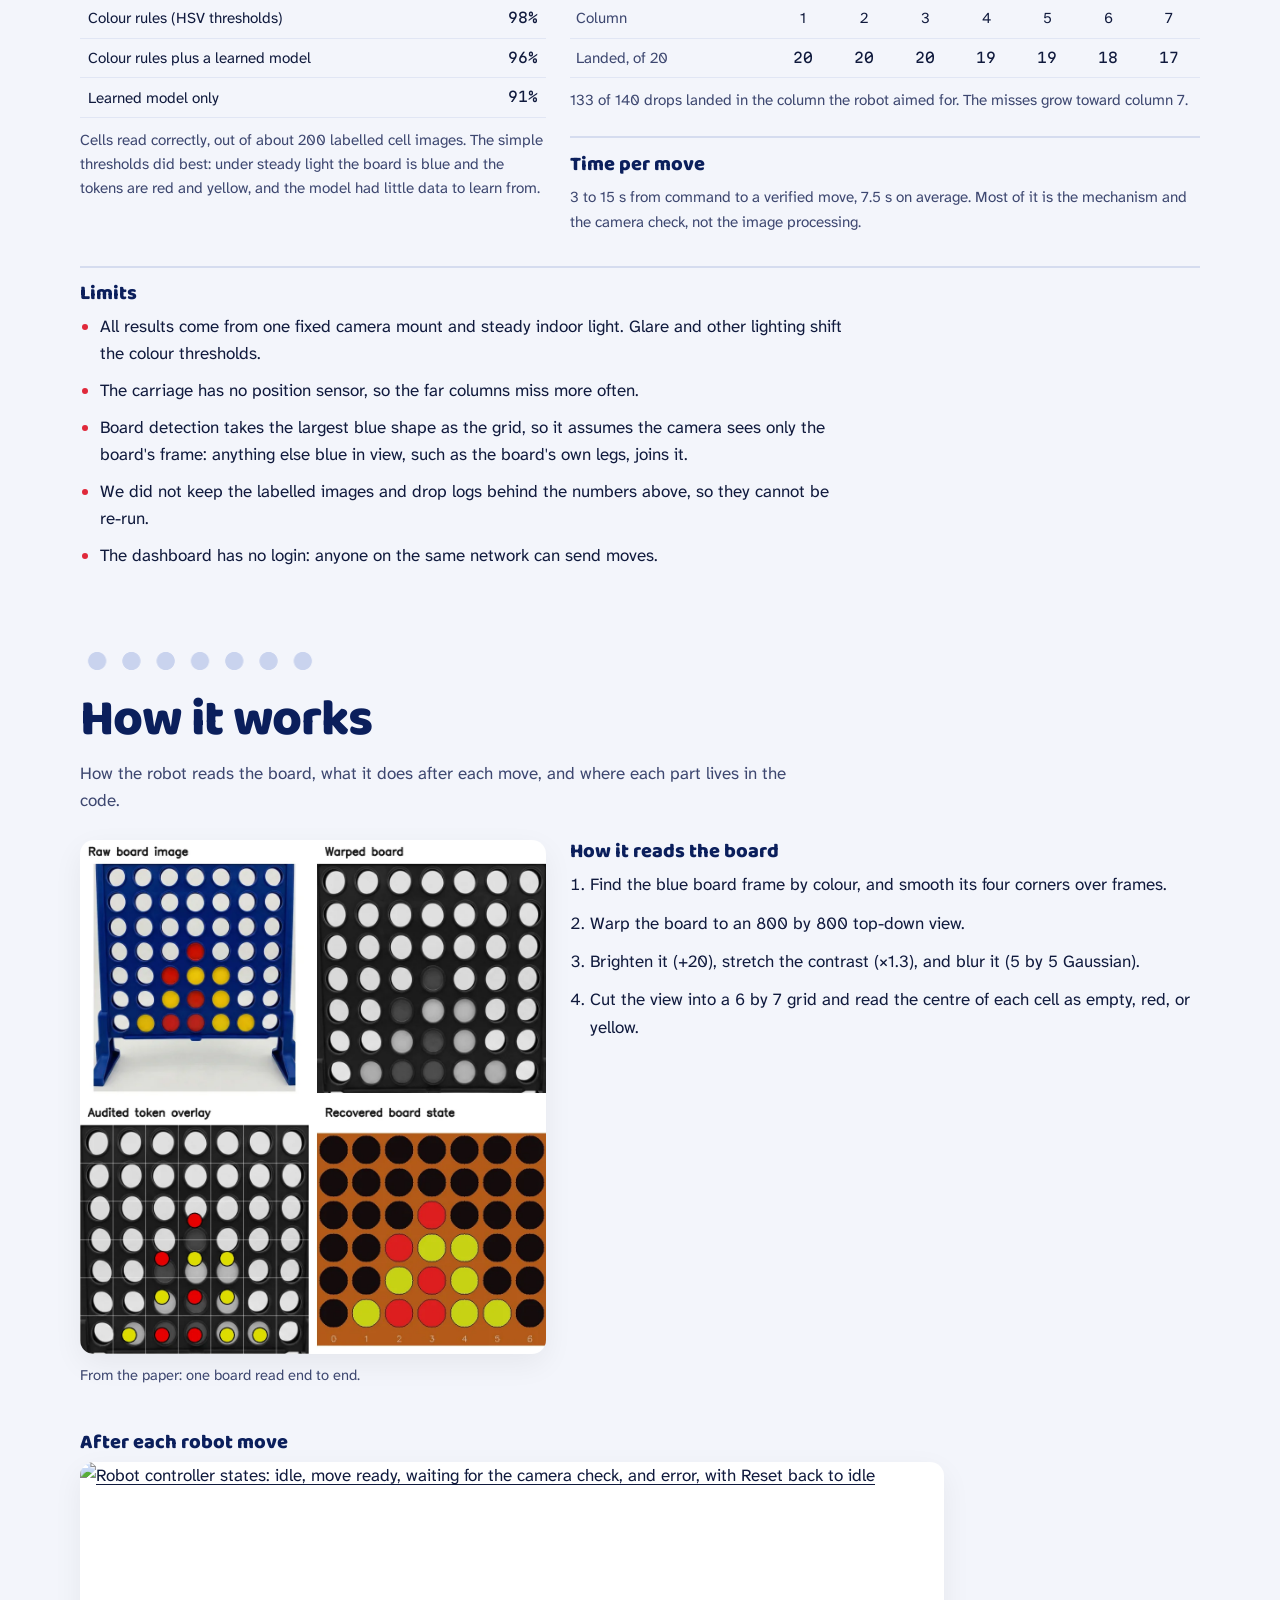
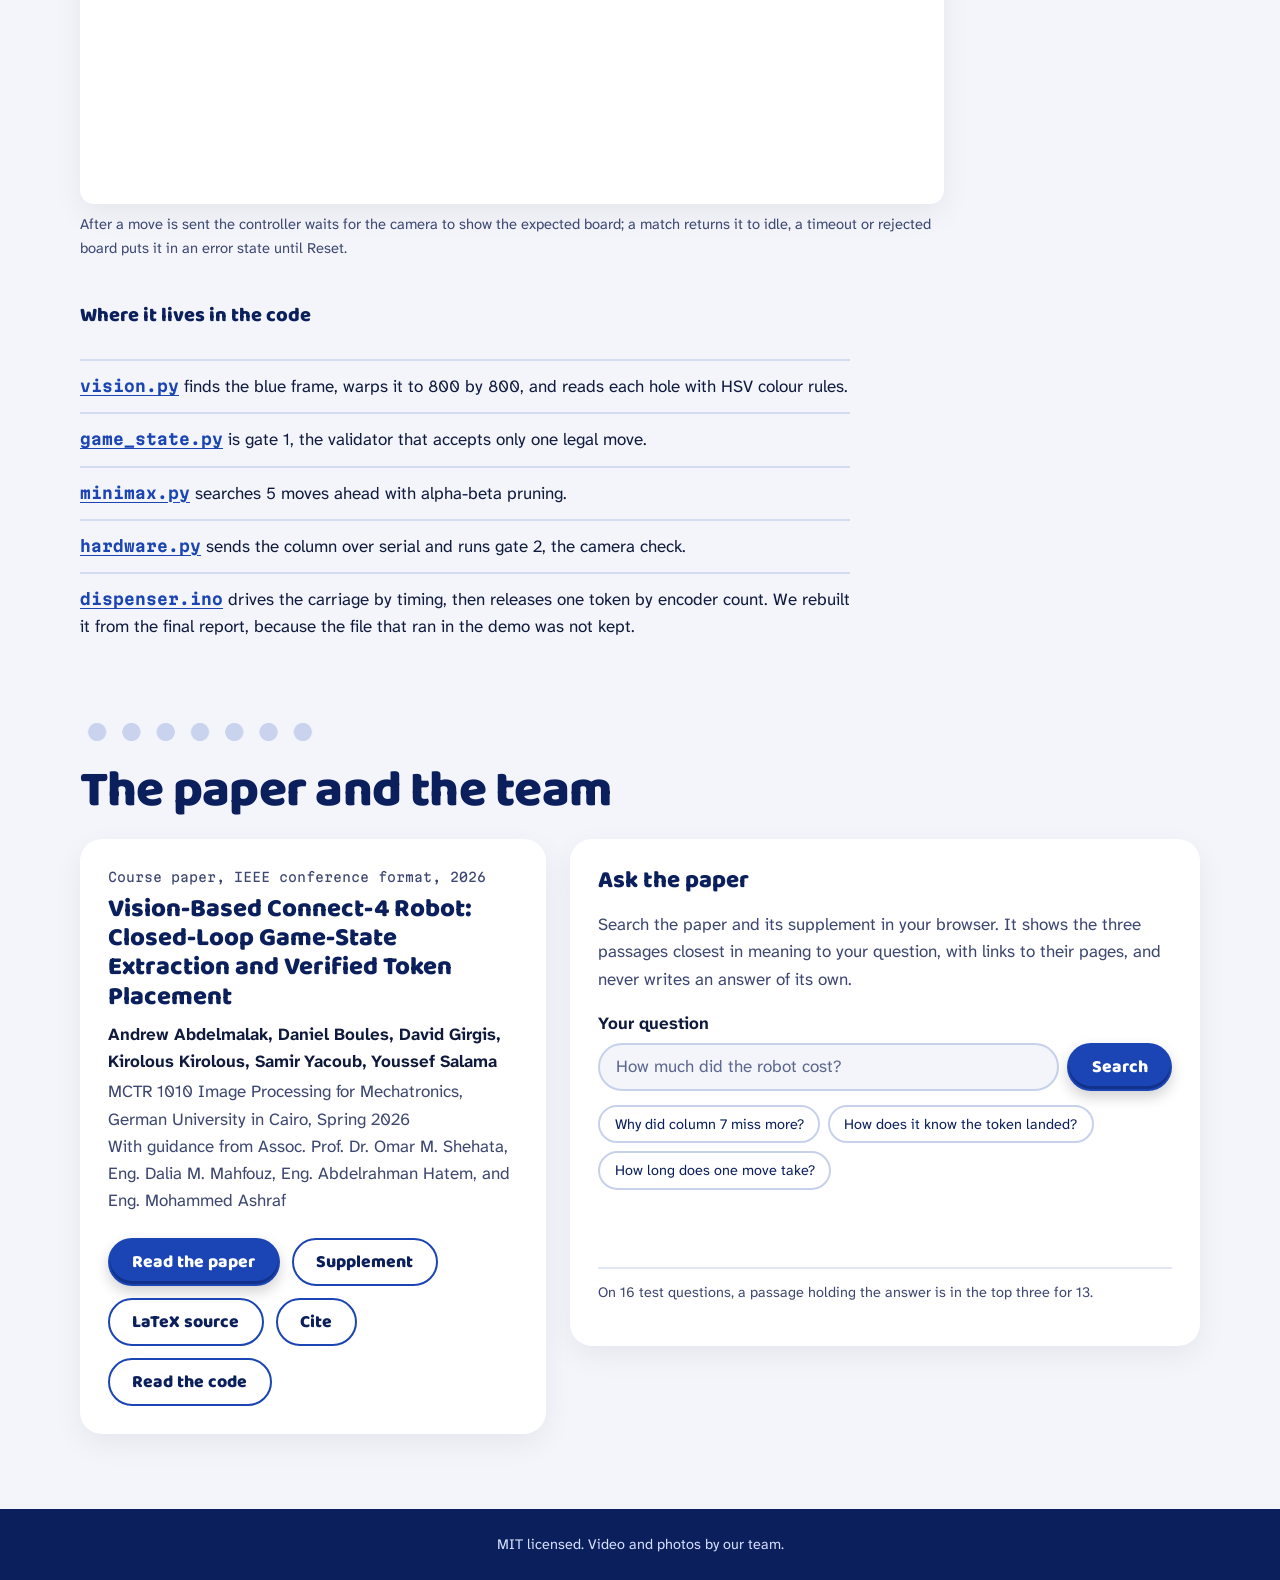
==== commit 604a7c00: "fix(site): audit batch A, correctness and accessibility - How it reads the board: the list had the h" ====
--- a/site/index.html
+++ b/site/index.html
@@ -70,7 +70,7 @@
             <rect x="0" y="190" width="828" height="60" rx="10" fill="#2f3446"/>
             <rect x="8" y="198" width="812" height="32" rx="3" fill="#e3e7f1"/>
             <g id="mx-slots"></g>
-            <text class="mx-tag" x="16" y="220">Rail, open along the board</text>
+            <g class="mx-nums" id="mx-nums"></g>
           </g>
           <g class="part p-rod" clip-path="url(#mx-chan)"><rect id="mx-rod" x="820" y="226" width="828" height="16" fill="url(#mx-hatch)"/></g>
           <rect id="mx-roll" x="0" y="226" width="828" height="1" fill="none"/>
@@ -297,7 +297,7 @@
     </figure>
     <div class="reads-copy">
       <h3>How it reads the board</h3>
-      <ol class="steps">
+      <ol class="read-steps">
         <li>Find the blue board frame by colour, and smooth its four corners over frames.</li>
         <li>Warp the board to an 800 by 800 top-down view.</li>
         <li>Brighten it (+20), stretch the contrast (×1.3), and blur it (5 by 5 Gaussian).</li>
--- a/site/style.css
+++ b/site/style.css
@@ -198,12 +198,12 @@
 .seg label:hover { border-color: rgba(255,255,255,0.7); }
 
 .board-wrap { position: relative; }
-/* The dispenser, drawn on the board's own grid as the camera sees it: the
-   storage, motor disk, and chute over column 7, and the rail along the board
-   with the carriage, a rod, inside it. At rest the rod covers every hole but
-   column 1; it slides toward the storage to open the target, and the released
-   token rolls to the first open hole. The parts at work stay bright while the
-   others step back. */
+/* The dispenser, drawn on the board's own grid from the player's side: the
+   storage, motor disk, and chute at the right over column 1, and the rail along
+   the board with the carriage, a rod, inside it. At rest the rod waits out of
+   the board past the storage end; for column N it slides over columns 1 to N-1,
+   and the released token rolls to the first open hole. The parts at work stay
+   bright while the others step back. */
 .dispenser { display: grid; justify-items: center; gap: 0.35rem; margin-bottom: calc(-1 * var(--rig-gap)); } /* the rail sits on the board */
 .mech { display: block; width: calc(var(--cell) * 7 + var(--gap) * 8); height: auto; overflow: visible; }
 .mech .part { transition: opacity 0.25s var(--ease); }
@@ -215,8 +215,9 @@
 .mech .flat { fill: var(--token, var(--yellow)); stroke: rgba(0, 0, 0, 0.3); stroke-width: 2; }
 .mx-labels { font-family: var(--body); font-size: 21px; fill: var(--on-blue-soft); }
 .mx-labels path { stroke: rgba(214, 224, 255, 0.5); stroke-width: 2; }
-.mx-tag { font-family: var(--body); font-size: 15px; fill: #59627f; }
-@media (max-width: 880px) { .mx-labels, .mx-tag { display: none; } }
+/* the column numbers on the rail, over each column: the robot's own numbering, 1 under the chute */
+.mx-nums { font: 700 28px var(--mono); fill: #59627f; text-anchor: middle; }
+@media (max-width: 880px) { .mx-labels { display: none; } }
 
 .scores-cap[hidden] { display: block; visibility: hidden; } /* keeps the board still when the scores appear */
 .scores-cap { margin: 0; font-size: 0.8rem; color: var(--on-blue-soft); text-align: center; }
@@ -232,7 +233,8 @@
 /* each column's hit area is one hole plus one gap wide, so its highlight centres on the holes */
 .cols { position: absolute; inset: 0; display: grid; grid-template-columns: repeat(7, 1fr); padding: 0 calc(var(--gap) / 2); z-index: 3; }
 .col-btn { appearance: none; border: 0; background: transparent; cursor: pointer; padding: 0; border-radius: 999px; }
-.col-btn:hover:not(:disabled), .col-btn:focus-visible { background: rgba(255, 198, 26, 0.18); }
+.col-btn:focus-visible { background: rgba(255, 198, 26, 0.18); }
+@media (hover: hover) { .col-btn:hover:not(:disabled) { background: rgba(255, 198, 26, 0.18); } } /* a tap leaves no highlight behind */
 .col-btn:disabled { cursor: not-allowed; }
 
 .board {
@@ -256,6 +258,9 @@
   background: rgba(11, 31, 92, 0.72); border-radius: calc(var(--cell) * 0.32); text-align: center; padding: 1rem;
 }
 .result[hidden] { display: none; }
+/* after a win, the four in a row pulses on its own before the result covers it */
+.result[data-after-win] { animation: result-in 400ms var(--ease) 2.4s both; }
+@keyframes result-in { from { opacity: 0; visibility: hidden; } }
 .result p { margin: 0; font-family: var(--display); font-weight: 800; font-size: clamp(1.6rem, 4vw, 2.6rem); line-height: 1.05; max-width: 16ch; }
 .confetti { position: absolute; z-index: 6; width: 0.9rem; height: 0.9rem; border-radius: 50%; pointer-events: none; }
 
@@ -350,7 +355,7 @@
 .tabs button[aria-selected="true"] { color: var(--on-blue); box-shadow: inset 0 -3px 0 var(--yellow); }
 .tabs button:hover { color: var(--on-blue); }
 .tabs button:focus-visible { outline: 3px solid var(--yellow); outline-offset: -3px; }
-.tabs button[data-live]::after { content: ""; position: absolute; top: 0.55rem; right: -0.1rem; width: 0.5rem; height: 0.5rem; border-radius: 50%; background: var(--yellow); animation: blink 900ms steps(2, start) infinite; }
+.tabs button[data-live]::after { content: ""; position: absolute; top: 0.55rem; right: -0.1rem; width: 0.5rem; height: 0.5rem; border-radius: 50%; background: var(--yellow); animation: blink 900ms steps(2, start) 4; } /* blinks a few times, then stays lit */
 .tabs #tab-boot { margin-left: auto; font-size: 0.9rem; }
 .panels { display: grid; }
 .tab-panel { grid-area: 1 / 1; display: grid; gap: 0.6rem; align-content: start; min-width: 0; }
@@ -389,7 +394,7 @@
 .cam-views figcaption { color: var(--on-blue-soft); font-size: 0.78rem; margin-top: 0.3rem; line-height: 1.3; }
 .instrument .mini { padding: 5px; gap: 3px; background: var(--blue); }
 .cam-note { margin: 0; font-size: 0.78rem; color: var(--on-blue-soft); }
-.cam-views .mini:empty { aspect-ratio: 7 / 6; }
+.cam-views .mini { aspect-ratio: 1; align-content: center; } /* square, like the warped view beside it */
 .ard-live { display: grid; grid-template-columns: minmax(0, 1.2fr) minmax(0, 1fr); gap: 0.7rem; }
 .serial {
   margin: 0; height: calc(4 * 1.35em + 1rem); overflow: auto; padding: 0 0.7rem; border-block: 0.5rem solid #050f33; border-radius: 8px;
@@ -477,7 +482,7 @@
 .reads { display: grid; grid-template-columns: subgrid; row-gap: 1.25rem; align-items: start; }
 .reads-fig { grid-column: 1 / span 3; }
 .reads-copy { grid-column: 4 / span 4; }
-.steps { margin: 0; padding-left: 1.25rem; display: grid; gap: 0.7rem; max-width: 60ch; }
+.read-steps { margin: 0; padding-left: 1.25rem; display: grid; gap: 0.7rem; max-width: 60ch; }
 .after-move, .code { margin-top: var(--space-related); }
 .engineers h3, .results h3 { font-size: 1.25rem; }
 .zoom { display: block; cursor: zoom-in; border-radius: 14px; }
@@ -543,6 +548,7 @@
 .ask-row { display: flex; gap: 0.5rem; }
 .ask-row input { flex: 1; min-width: 0; min-height: 3rem; padding: 0 1rem; font: inherit; border: 2px solid #c7d1ec; border-radius: 999px; background: var(--table); color: var(--ink); }
 .ask-row input:focus-visible { border-color: var(--blue); outline-offset: 1px; }
+.ask-row input::placeholder { color: #5d678c; opacity: 1; }
 .ask-try { display: flex; flex-wrap: wrap; gap: 0.5rem; margin: 0.9rem 0; }
 .ask-try button { font: inherit; font-size: 0.9rem; min-height: 2.4rem; padding: 0 0.9rem; border-radius: 999px; border: 2px solid #c7d1ec; background: transparent; color: var(--blue-ink); cursor: pointer; }
 .ask-try button:hover { border-color: var(--blue); }
@@ -601,7 +607,7 @@
 @media (prefers-reduced-motion: reduce) {
   .stage[data-state="busy"] .lamp, .cell.win .token { animation: none; }
   .toggle input, .toggle input::before { transition: none; }
-  .power-pill .lamp, .tabs button[data-live]::after, .token.queued { animation: none; }
+  .power-pill .lamp, .tabs button[data-live]::after, .token.queued, .result[data-after-win] { animation: none; }
   .board[data-boot] .cell, .power { transition: none; }
   .mech .part { transition: none; }
   .pick select::picker(select), .pick select::picker-icon { transition: none; }
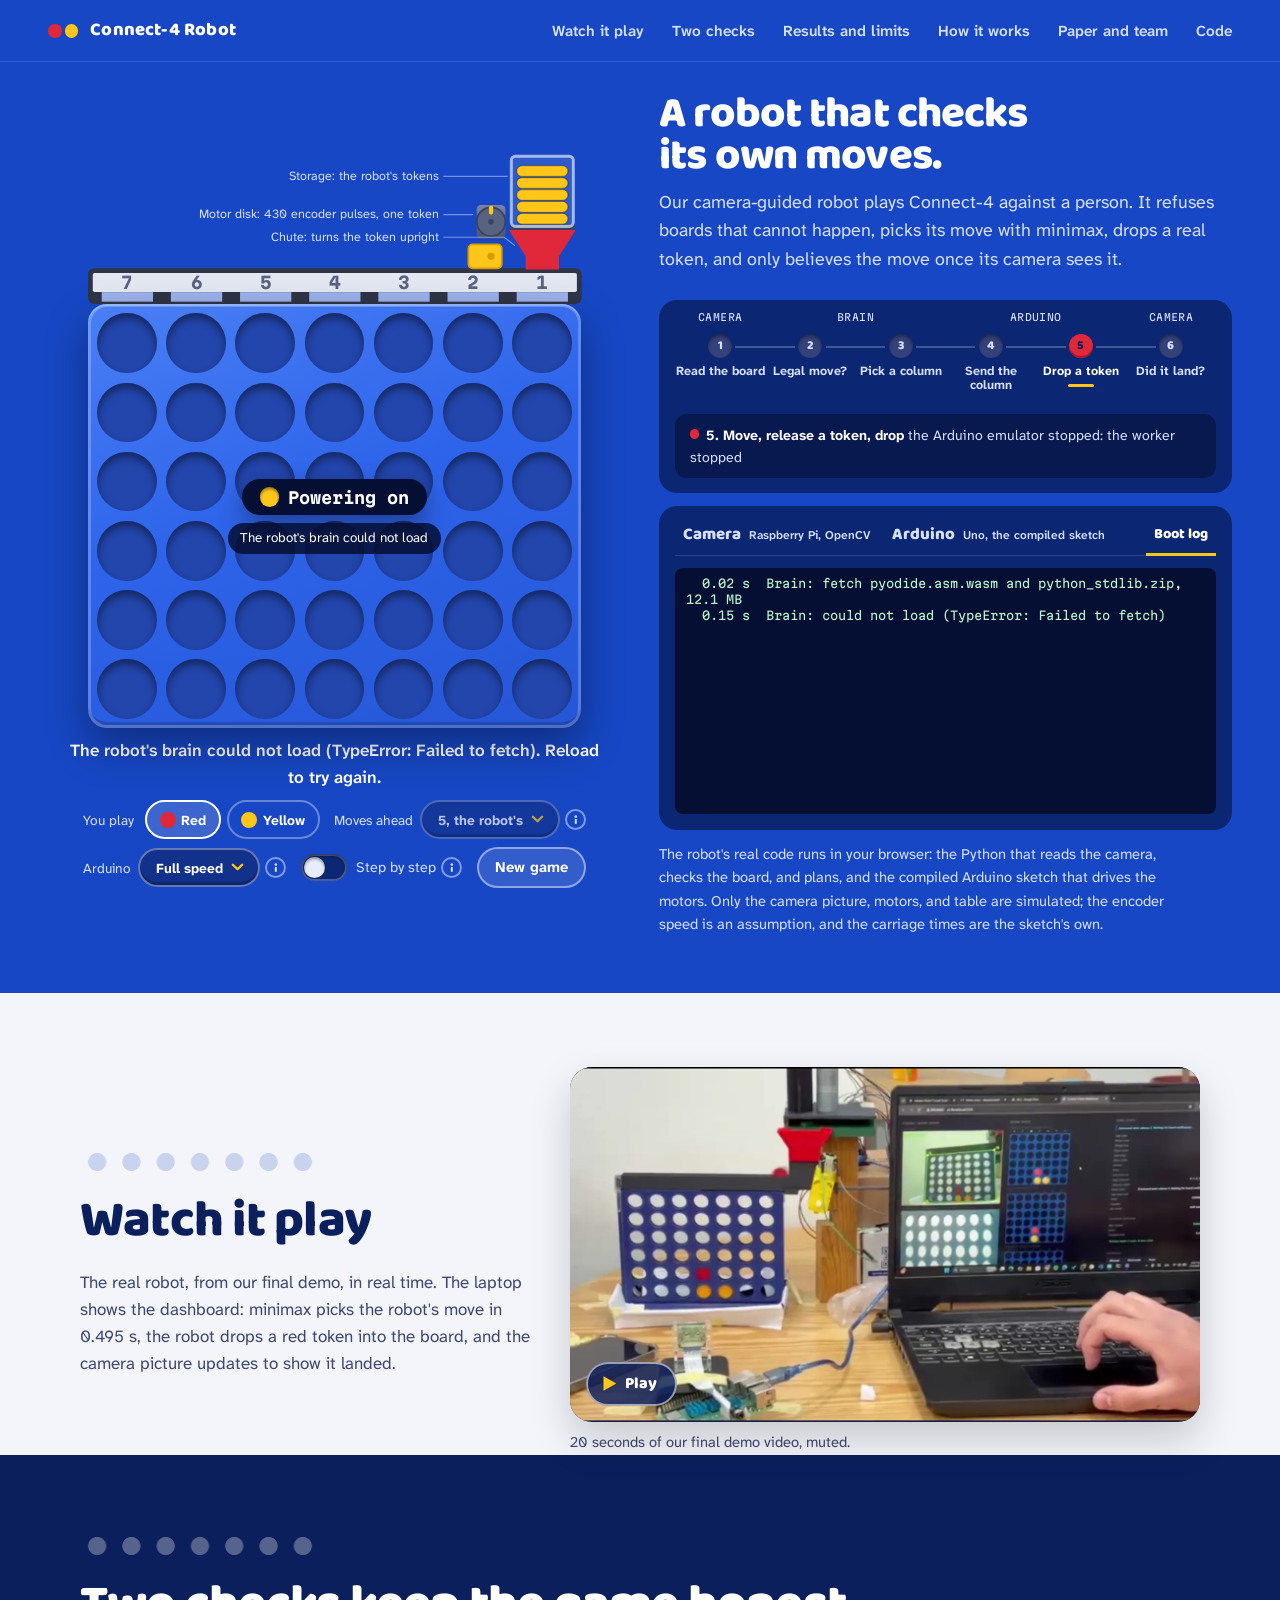
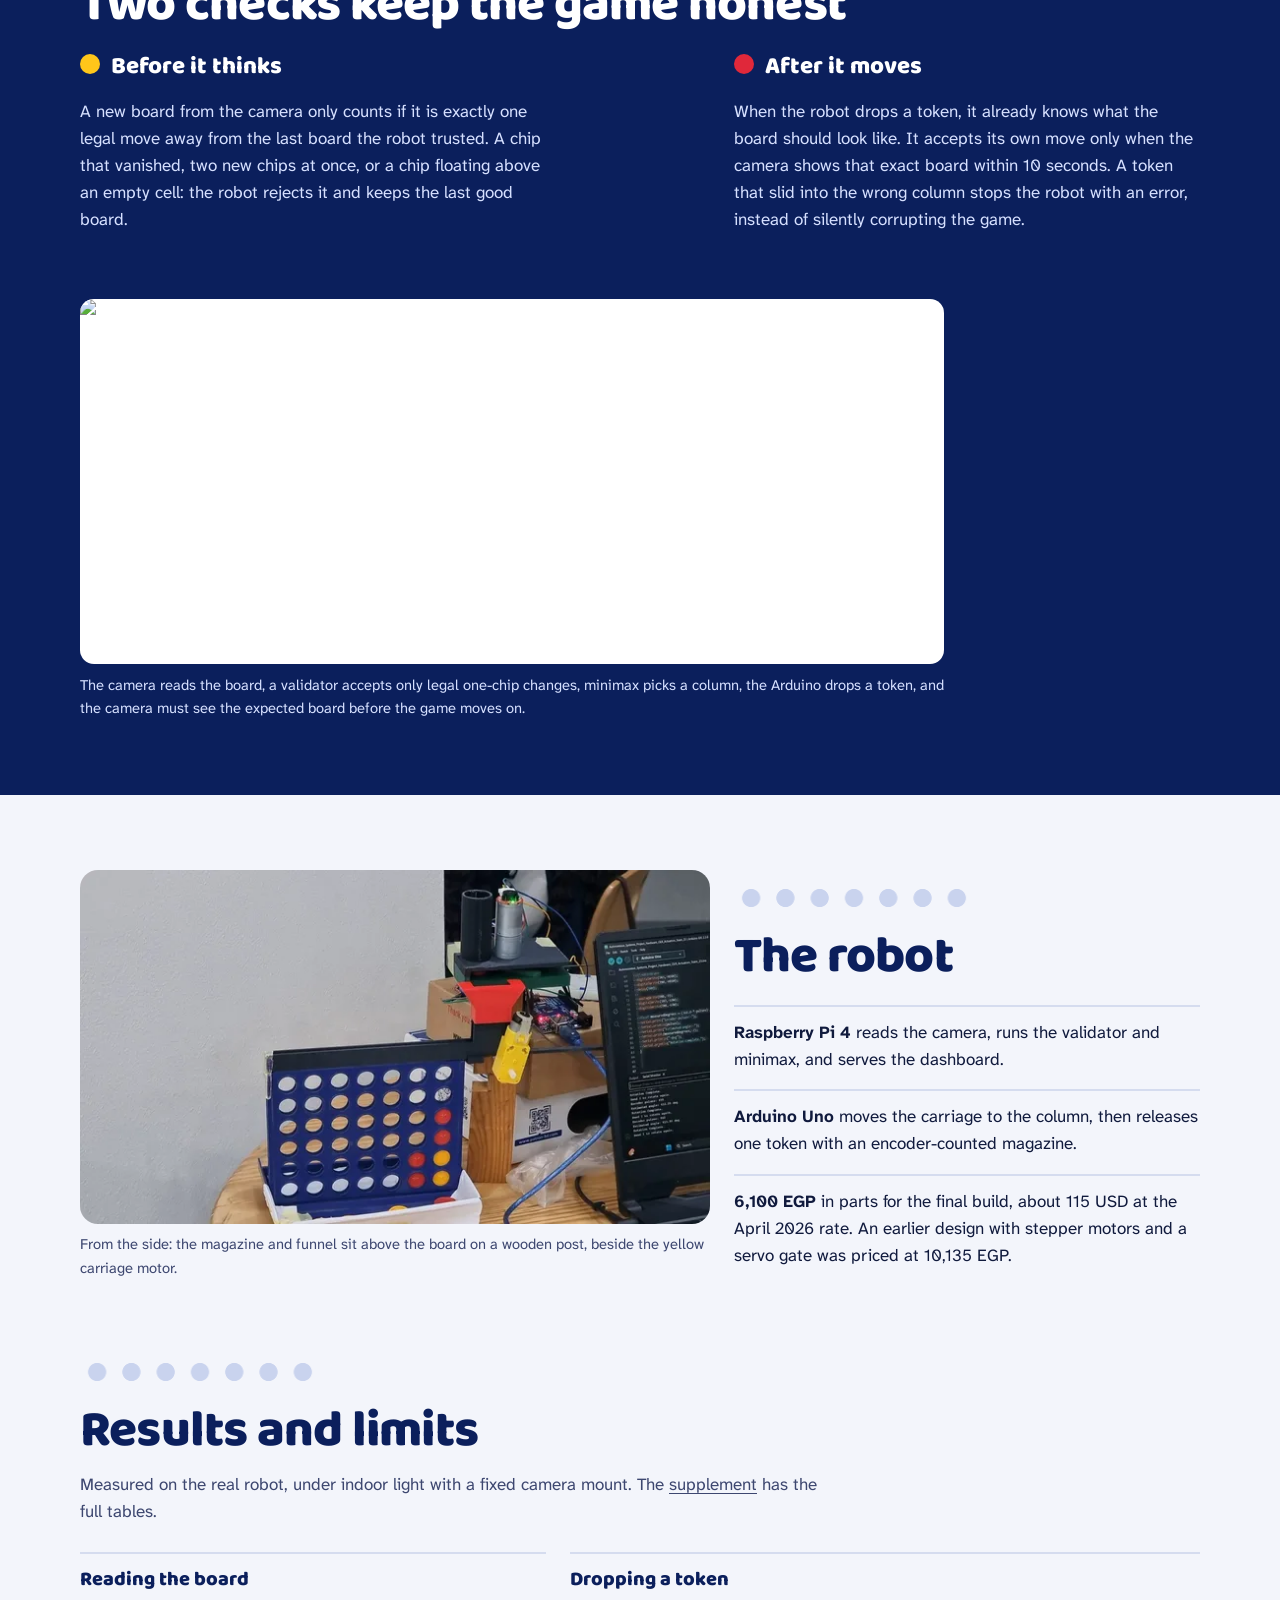
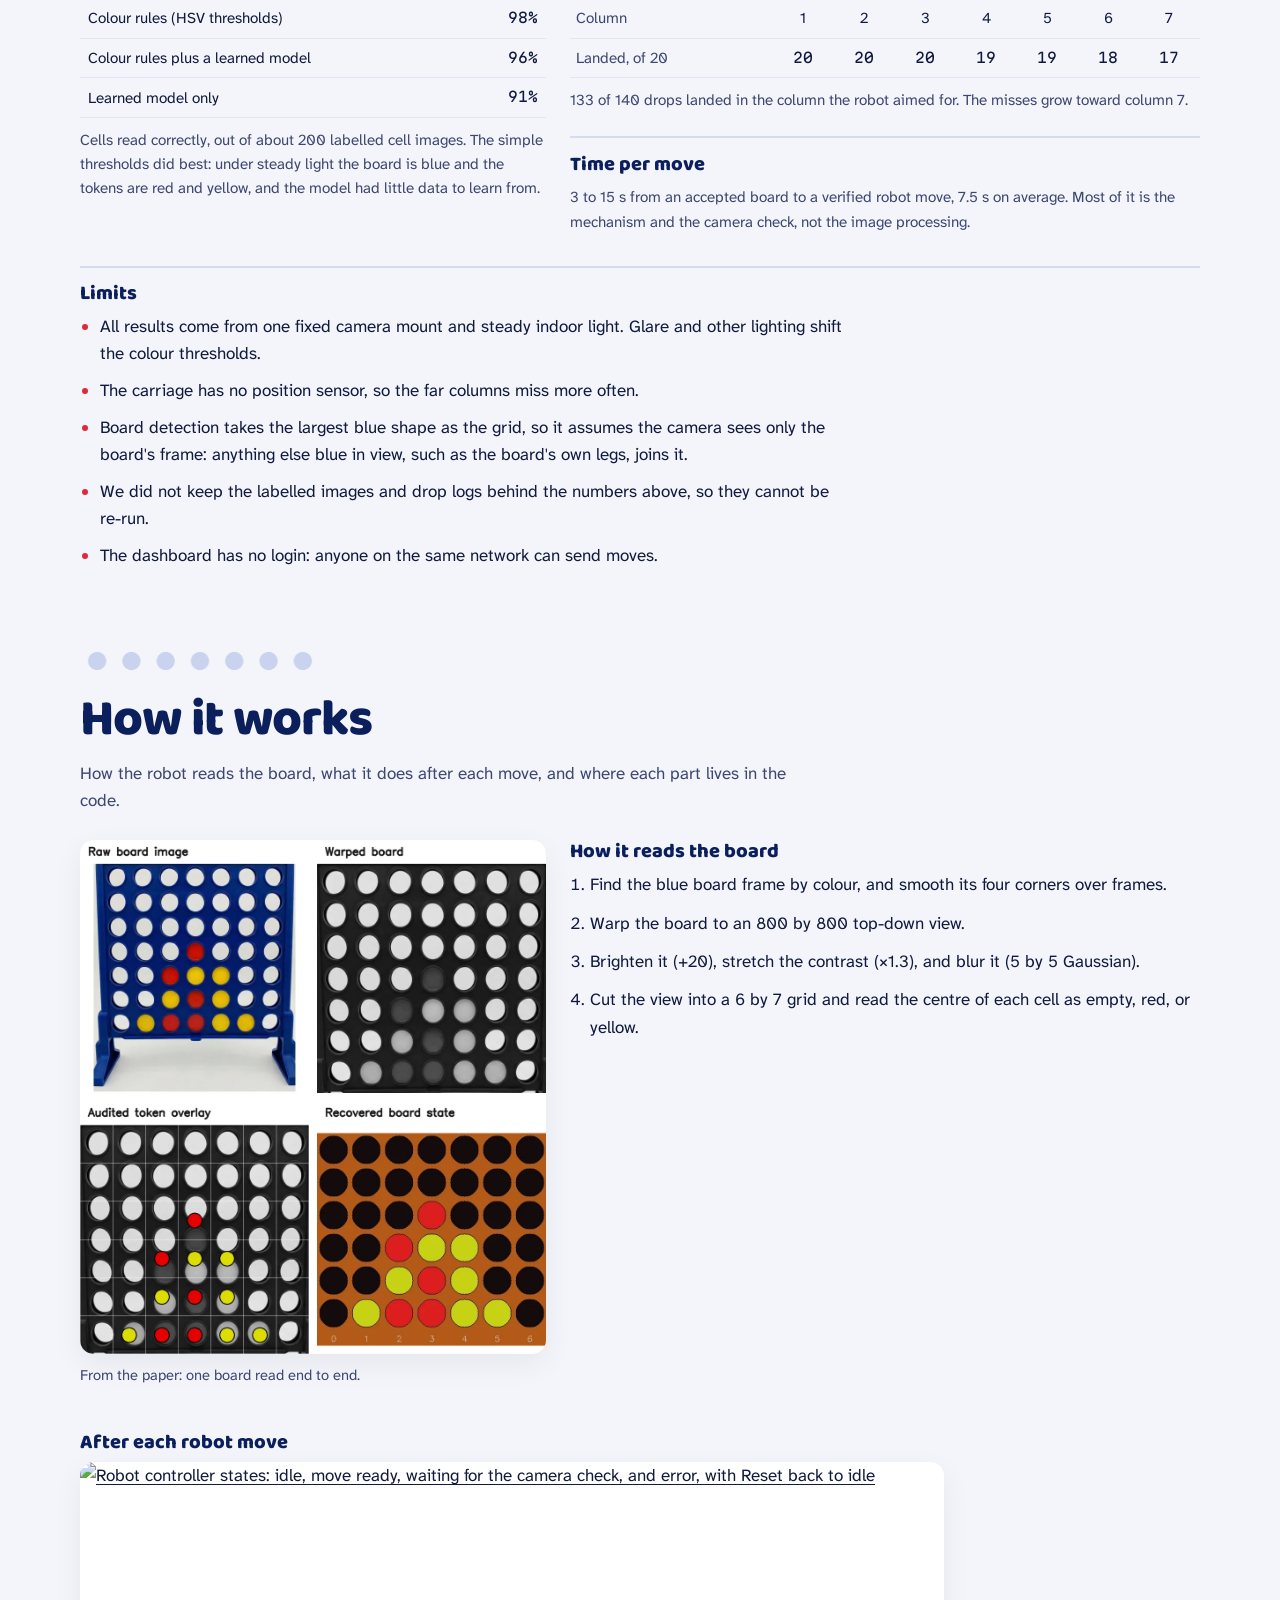
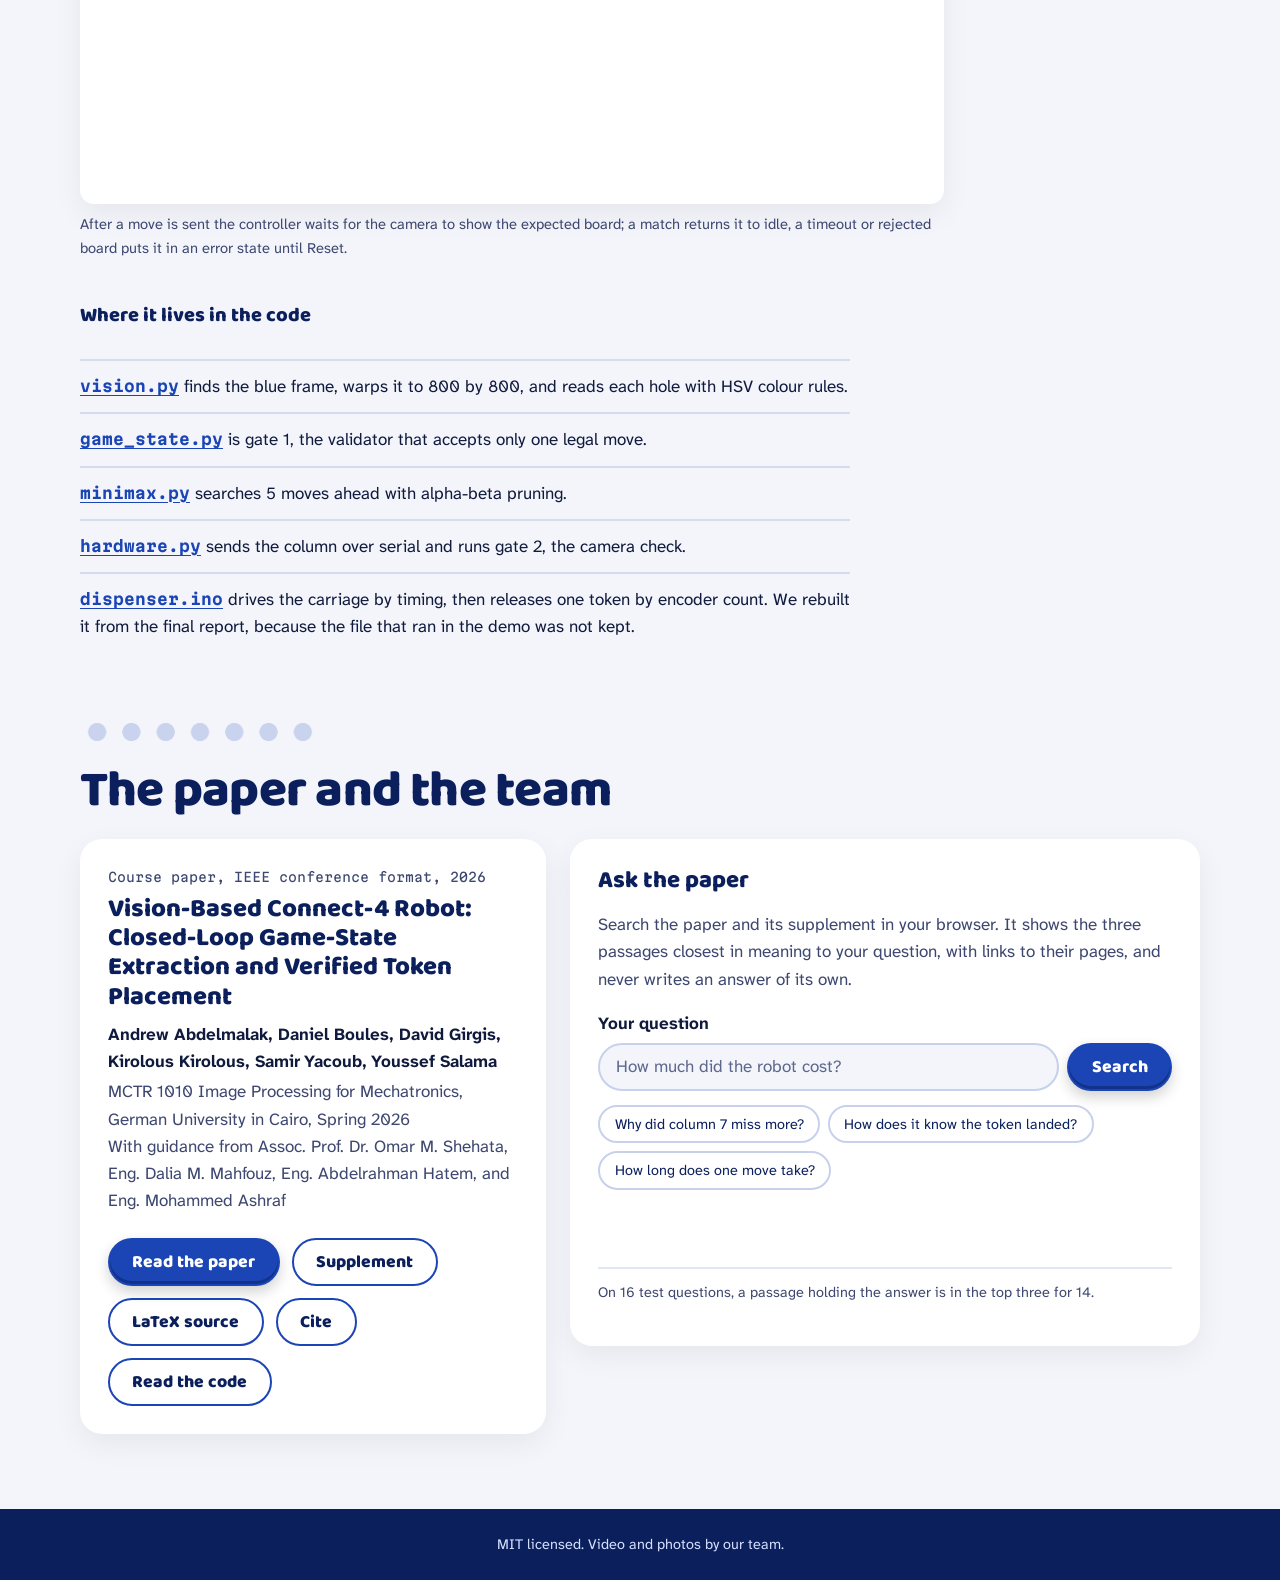
==== commit b3df1d53: "docs: the camera stood in front of the board; clearer claims - The camera was a Pi camera module on " ====
--- a/site/index.html
+++ b/site/index.html
@@ -175,7 +175,7 @@
           <figure><div class="cam-img" id="cam-grid"></div><figcaption>Warped to a square</figcaption></figure>
           <figure><div class="mini" id="cam-board" role="img" aria-label="Board as read"></div><figcaption id="cam-read">Board as read</figcaption></figure>
         </div>
-            <p class="cam-note">The camera's picture is mirrored from your view: column 1 is on its left.</p>
+            <p class="cam-note">The camera's own view, as the robot's code reads it: column 1 is on the left.</p>
           </div>
           <div class="tab-panel" role="tabpanel" id="panel-arduino" aria-labelledby="tab-arduino" data-panel="arduino" data-off>
             <div class="ard-live">
@@ -272,7 +272,7 @@
     </div>
     <div class="stat time">
       <h3>Time per move</h3>
-      <p>3 to 15 s from command to a verified move, 7.5 s on average. Most of it is the mechanism and the camera check, not the image processing.</p>
+      <p>3 to 15 s from an accepted board to a verified robot move, 7.5 s on average. Most of it is the mechanism and the camera check, not the image processing.</p>
     </div>
   </div>
   <div class="limits">
@@ -358,7 +358,7 @@
       </div>
       <p class="ask-status" id="ask-status" role="status"></p>
       <ol class="ask-results" id="ask-results"></ol>
-      <p class="ask-quality">On 16 test questions, a passage holding the answer is in the top three for 13.</p>
+      <p class="ask-quality">On 16 test questions, a passage holding the answer is in the top three for 14.</p>
     </div>
   </div>
 </section>
